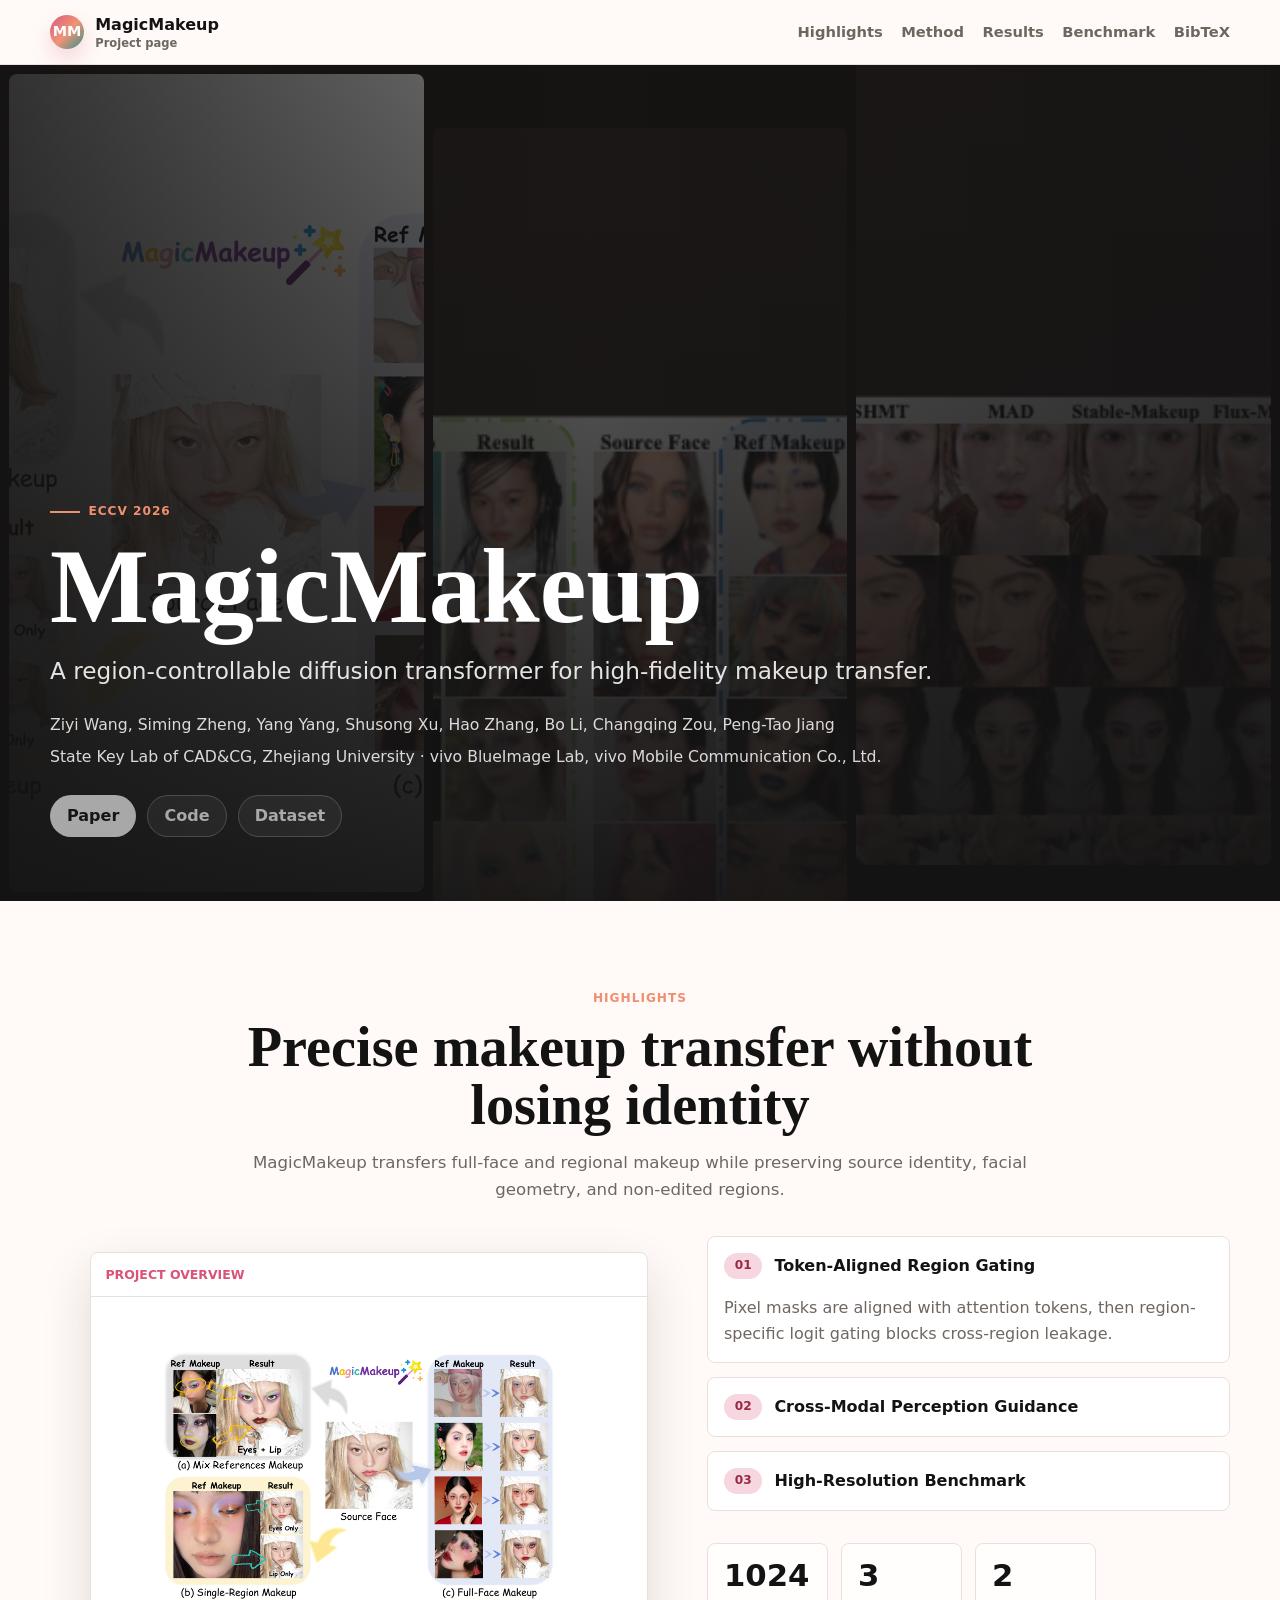
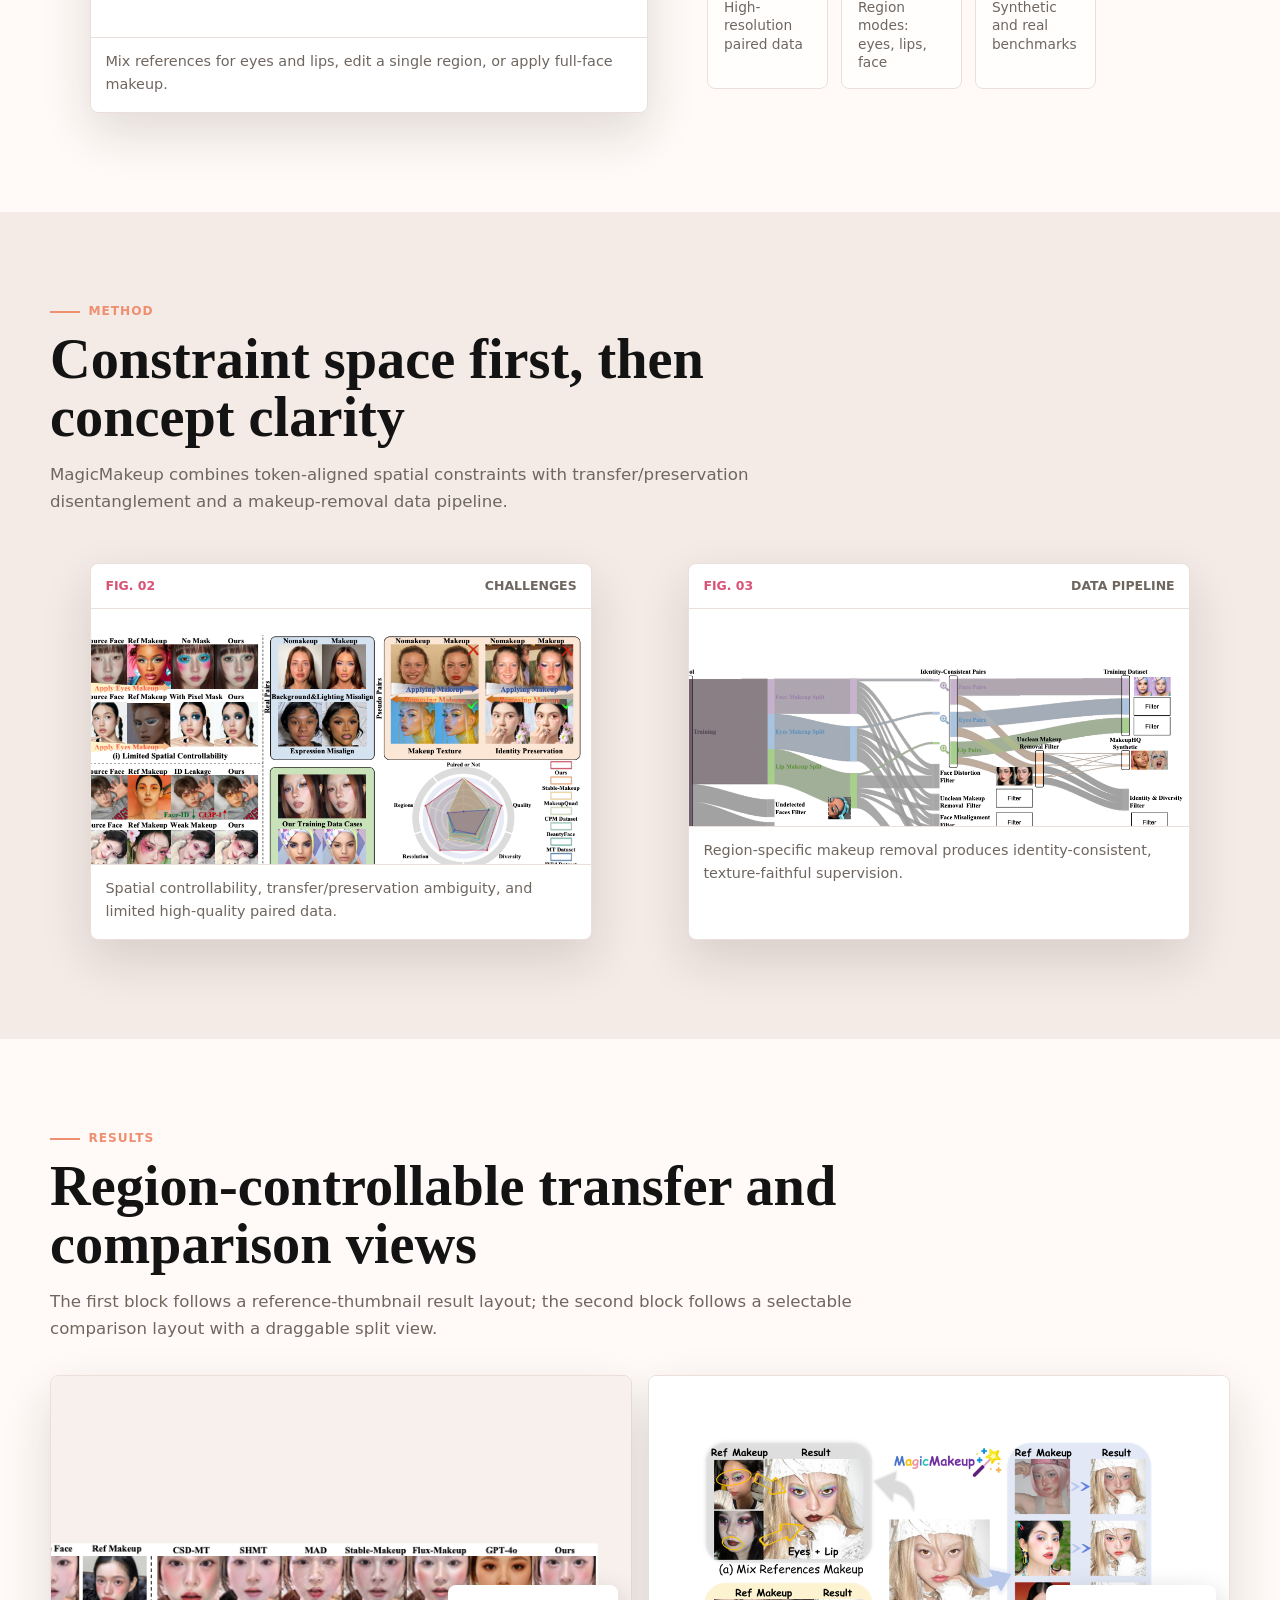
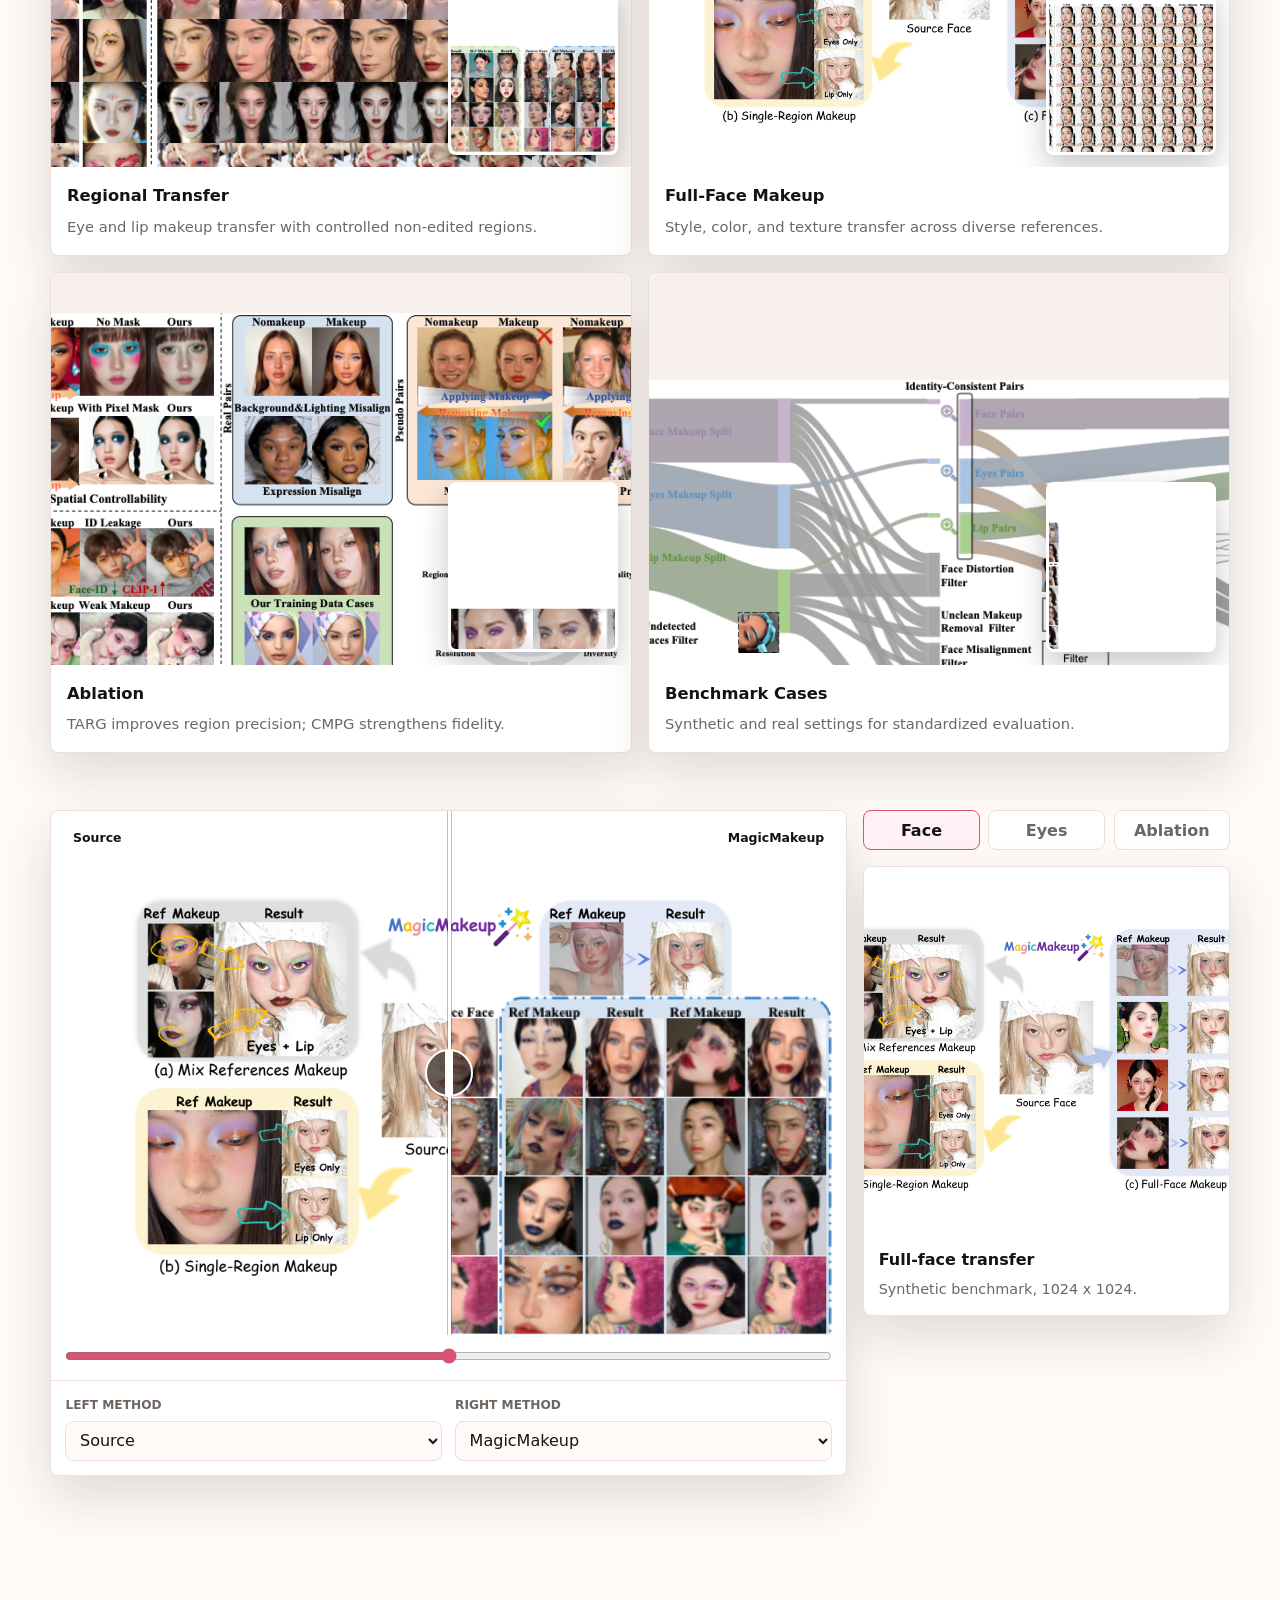
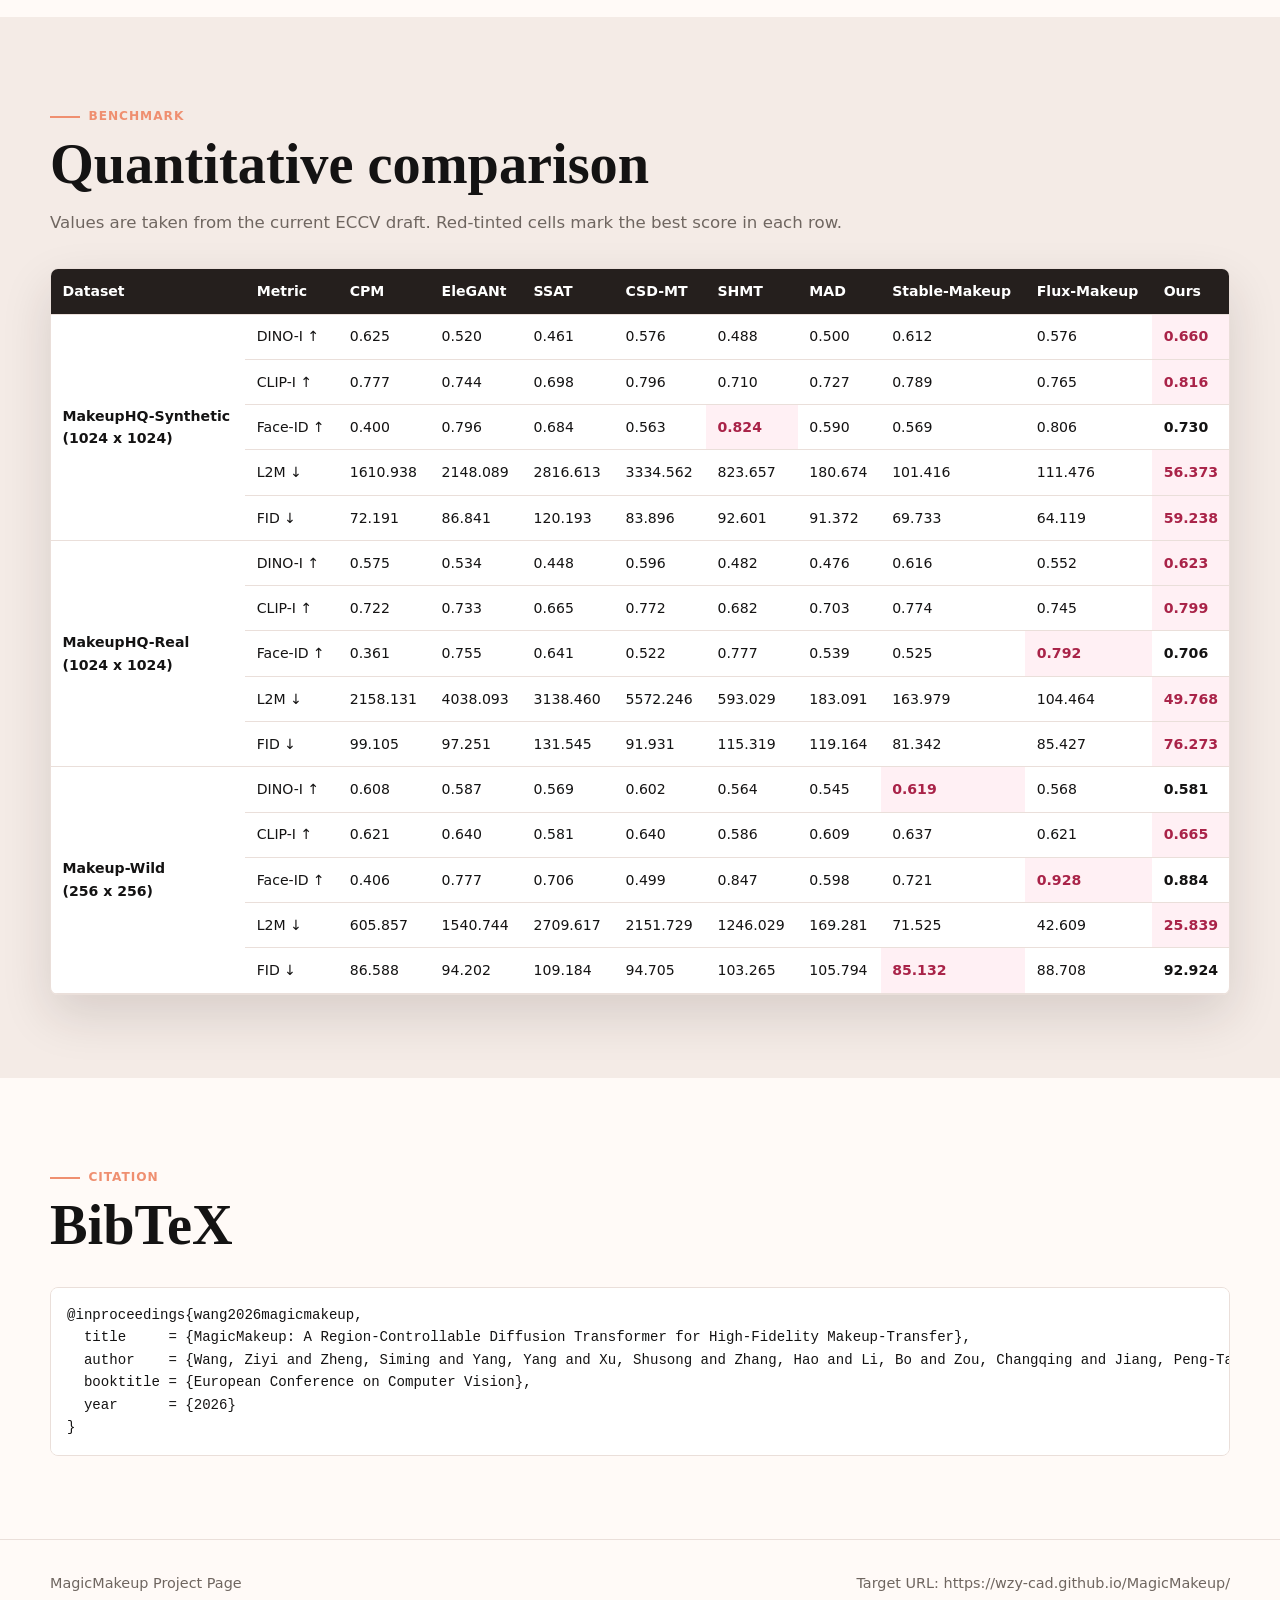
==== docs/index.html @ 90814a3b "Update index.html" ====
<!doctype html>
<html lang="en">
<head>
  <meta charset="utf-8">
  <meta name="viewport" content="width=device-width, initial-scale=1">
  <title>MagicMakeup: Region-Controllable Diffusion Transformer</title>
  <meta name="description" content="Project page for MagicMakeup, a region-controllable diffusion transformer for high-fidelity makeup transfer.">
  <meta property="og:title" content="MagicMakeup">
  <meta property="og:description" content="Region-controllable, high-fidelity makeup transfer with diffusion transformers.">
  <meta property="og:image" content="assets/images/teaser.png">
  <link rel="stylesheet" href="assets/css/site.css">
</head>
<body>
  <a class="skip-link" href="#main">Skip to content</a>
  <div class="site-shell">
    <header class="topbar">
      <div class="topbar__inner">
        <a class="brand" href="./" aria-label="MagicMakeup project page home">
          <span class="brand__mark">MM</span>
          <span>MagicMakeup<span class="brand__sub">Project page</span></span>
        </a>
        <nav class="nav" aria-label="Project navigation">
          <a href="#highlights">Highlights</a>
          <a href="#method">Method</a>
          <a href="#results">Results</a>
          <a href="#benchmark">Benchmark</a>
          <a href="#bibtex">BibTeX</a>
        </nav>
      </div>
    </header>

    <main id="main">
      <section class="hero">
        <div class="hero__media" aria-hidden="true">
          <figure><img src="assets/images/teaser.png" alt=""></figure>
          <figure><img src="assets/images/region-transfer.png" alt=""></figure>
          <figure><img src="assets/images/comparison.png" alt=""></figure>
        </div>
        <div class="hero__veil"></div>
        <div class="hero__content">
          <span class="eyebrow">ECCV 2026</span>
          <h1>MagicMakeup</h1>
          <p class="hero__lead">A region-controllable diffusion transformer for high-fidelity makeup transfer.</p>
          <div class="hero__meta">
            <span>Ziyi Wang, Siming Zheng, Yang Yang, Shusong Xu, Hao Zhang, Bo Li, Changqing Zou, Peng-Tao Jiang</span>
            <span>State Key Lab of CAD&CG, Zhejiang University · vivo BlueImage Lab, vivo Mobile Communication Co., Ltd.</span>
          </div>
          <div class="hero__actions">
            <a class="btn btn--light btn--disabled" href="#" aria-disabled="true">Paper</a>
            <a class="btn btn--ghost btn--disabled" href="#" aria-disabled="true">Code</a>
            <a class="btn btn--ghost btn--disabled" href="#" aria-disabled="true">Dataset</a>
          </div>
        </div>
      </section>

      <section id="highlights" class="section">
        <div class="container">
          <div class="section-head section-head--center">
            <span class="eyebrow">Highlights</span>
            <h2 class="section-title">Precise makeup transfer without losing identity</h2>
            <p class="section-sub">MagicMakeup transfers full-face and regional makeup while preserving source identity, facial geometry, and non-edited regions.</p>
          </div>

          <div class="split">
            <figure class="figure-plate">
              <div class="figure-plate__bar"><span>Project Overview</span></div>
              <img src="assets/images/teaser.png" alt="MagicMakeup overview">
              <figcaption>Mix references for eyes and lips, edit a single region, or apply full-face makeup.</figcaption>
            </figure>

            <div>
              <div class="accordion">
                <details open>
                  <summary><span class="chip">01</span><span>Token-Aligned Region Gating</span></summary>
                  <p>Pixel masks are aligned with attention tokens, then region-specific logit gating blocks cross-region leakage.</p>
                </details>
                <details>
                  <summary><span class="chip">02</span><span>Cross-Modal Perception Guidance</span></summary>
                  <p>Text and image features are aligned to clarify which attributes should be transferred and which identity cues should be preserved.</p>
                </details>
                <details>
                  <summary><span class="chip">03</span><span>High-Resolution Benchmark</span></summary>
                  <p>The benchmark covers synthetic and real 1024 x 1024 makeup-transfer settings with region-level evaluation.</p>
                </details>
              </div>

              <div class="kpi-strip">
                <div class="kpi"><strong>1024</strong><span>High-resolution paired data</span></div>
                <div class="kpi"><strong>3</strong><span>Region modes: eyes, lips, face</span></div>
                <div class="kpi"><strong>2</strong><span>Synthetic and real benchmarks</span></div>
              </div>
            </div>
          </div>
        </div>
      </section>

      <section id="method" class="section section--soft">
        <div class="container">
          <div class="section-head">
            <span class="eyebrow">Method</span>
            <h2 class="section-title">Constraint space first, then concept clarity</h2>
            <p class="section-sub">MagicMakeup combines token-aligned spatial constraints with transfer/preservation disentanglement and a makeup-removal data pipeline.</p>
          </div>

          <div class="grid grid--2">
            <figure class="figure-plate">
              <div class="figure-plate__bar"><span>FIG. 02</span><span>Challenges</span></div>
              <img src="assets/images/challenges.png" alt="Three challenges in makeup transfer">
              <figcaption>Spatial controllability, transfer/preservation ambiguity, and limited high-quality paired data.</figcaption>
            </figure>
            <figure class="figure-plate">
              <div class="figure-plate__bar"><span>FIG. 03</span><span>Data Pipeline</span></div>
              <img src="assets/images/data-pipeline.png" alt="MagicMakeup data pipeline">
              <figcaption>Region-specific makeup removal produces identity-consistent, texture-faithful supervision.</figcaption>
            </figure>
          </div>
        </div>
      </section>

      <section id="results" class="section">
        <div class="container">
          <div class="section-head">
            <span class="eyebrow">Results</span>
            <h2 class="section-title">Region-controllable transfer and comparison views</h2>
            <p class="section-sub">The first block follows a reference-thumbnail result layout; the second block follows a selectable comparison layout with a draggable split view.</p>
          </div>

          <div class="result-gallery">
            <article class="composition-card" data-swap-card>
              <div class="composition-card__stage">
                <img data-swap-main src="assets/images/comparison.png" alt="Qualitative comparison">
                <button class="composition-card__thumb" type="button" data-swap-trigger data-hover-src="assets/images/region-transfer.png" aria-label="Show region-transfer result">
                  <img src="assets/images/region-transfer.png" alt="Region-transfer reference">
                </button>
              </div>
              <div class="composition-card__body">
                <h3>Regional Transfer</h3>
                <p>Eye and lip makeup transfer with controlled non-edited regions.</p>
              </div>
            </article>

            <article class="composition-card" data-swap-card>
              <div class="composition-card__stage">
                <img data-swap-main src="assets/images/teaser.png" alt="MagicMakeup teaser">
                <button class="composition-card__thumb" type="button" data-swap-trigger data-hover-src="assets/images/full-face-transfer.png" aria-label="Show full-face result">
                  <img src="assets/images/full-face-transfer.png" alt="Full-face reference">
                </button>
              </div>
              <div class="composition-card__body">
                <h3>Full-Face Makeup</h3>
                <p>Style, color, and texture transfer across diverse references.</p>
              </div>
            </article>

            <article class="composition-card" data-swap-card>
              <div class="composition-card__stage">
                <img data-swap-main src="assets/images/challenges.png" alt="Challenge visualization">
                <button class="composition-card__thumb" type="button" data-swap-trigger data-hover-src="assets/images/ablation.png" aria-label="Show ablation result">
                  <img src="assets/images/ablation.png" alt="Ablation reference">
                </button>
              </div>
              <div class="composition-card__body">
                <h3>Ablation</h3>
                <p>TARG improves region precision; CMPG strengthens fidelity.</p>
              </div>
            </article>

            <article class="composition-card" data-swap-card>
              <div class="composition-card__stage">
                <img data-swap-main src="assets/images/data-pipeline.png" alt="Data pipeline">
                <button class="composition-card__thumb" type="button" data-swap-trigger data-hover-src="assets/images/supp-comparison.png" aria-label="Show supplementary comparison">
                  <img src="assets/images/supp-comparison.png" alt="Supplementary reference">
                </button>
              </div>
              <div class="composition-card__body">
                <h3>Benchmark Cases</h3>
                <p>Synthetic and real settings for standardized evaluation.</p>
              </div>
            </article>
          </div>

          <div class="section section--tight">
            <div class="comparison-lab" data-comparison-lab>
              <div class="compare-stage">
                <div class="compare-viewer" data-compare-viewer>
                  <img data-before-img src="assets/images/comparison.png" alt="Left comparison">
                  <img class="compare-viewer__after" data-after-img src="assets/images/region-transfer.png" alt="Right comparison">
                  <div class="compare-viewer__line" aria-hidden="true"></div>
                  <div class="compare-labels"><span data-before-label>Source</span><span data-after-label>MagicMakeup</span></div>
                </div>
                <input class="compare-range" data-compare-range type="range" min="0" max="100" value="50" aria-label="Comparison split">
                <div class="control-grid">
                  <div class="field">
                    <label for="left-method">Left Method</label>
                    <select id="left-method" data-left-method>
                      <option value="source">Source</option>
                      <option value="shmt">SHMT</option>
                      <option value="mad">MAD</option>
                      <option value="stable">Stable-Makeup</option>
                      <option value="flux">Flux-Makeup</option>
                      <option value="ours">MagicMakeup</option>
                    </select>
                  </div>
                  <div class="field">
                    <label for="right-method">Right Method</label>
                    <select id="right-method" data-right-method>
                      <option value="ours">MagicMakeup</option>
                      <option value="source">Source</option>
                      <option value="shmt">SHMT</option>
                      <option value="mad">MAD</option>
                      <option value="stable">Stable-Makeup</option>
                      <option value="flux">Flux-Makeup</option>
                    </select>
                  </div>
                </div>
              </div>

              <aside class="reference-panel">
                <div class="scene-tabs" role="tablist" aria-label="Comparison scene">
                  <button class="scene-tab is-active" type="button" role="tab" aria-selected="true" data-scene-tab="sceneA">Face</button>
                  <button class="scene-tab" type="button" role="tab" aria-selected="false" data-scene-tab="sceneB">Eyes</button>
                  <button class="scene-tab" type="button" role="tab" aria-selected="false" data-scene-tab="sceneC">Ablation</button>
                </div>
                <div class="reference-card">
                  <img data-reference-img src="assets/images/teaser.png" alt="Reference image">
                  <div class="reference-card__body">
                    <h3 data-reference-title>Full-face transfer</h3>
                    <p data-reference-note>Synthetic benchmark, 1024 x 1024.</p>
                  </div>
                </div>
              </aside>
            </div>
          </div>
        </div>
      </section>

      <section id="benchmark" class="section section--soft">
        <div class="container">
          <div class="section-head">
            <span class="eyebrow">Benchmark</span>
            <h2 class="section-title">Quantitative comparison</h2>
            <p class="section-sub">Values are taken from the current ECCV draft. Red-tinted cells mark the best score in each row.</p>
          </div>
          <div class="table-wrap">
            <table class="results-table">
              <thead>
                <tr>
                  <th>Dataset</th>
                  <th>Metric</th>
                  <th>CPM</th>
                  <th>EleGANt</th>
                  <th>SSAT</th>
                  <th>CSD-MT</th>
                  <th>SHMT</th>
                  <th>MAD</th>
                  <th>Stable-Makeup</th>
                  <th>Flux-Makeup</th>
                  <th>Ours</th>
                </tr>
              </thead>
              <tbody>
                <tr><th rowspan="5">MakeupHQ-Synthetic<br>(1024 x 1024)</th><td>DINO-I ↑</td><td>0.625</td><td>0.520</td><td>0.461</td><td>0.576</td><td>0.488</td><td>0.500</td><td>0.612</td><td>0.576</td><td class="ours best">0.660</td></tr>
                <tr><td>CLIP-I ↑</td><td>0.777</td><td>0.744</td><td>0.698</td><td>0.796</td><td>0.710</td><td>0.727</td><td>0.789</td><td>0.765</td><td class="ours best">0.816</td></tr>
                <tr><td>Face-ID ↑</td><td>0.400</td><td>0.796</td><td>0.684</td><td>0.563</td><td class="best">0.824</td><td>0.590</td><td>0.569</td><td>0.806</td><td class="ours">0.730</td></tr>
                <tr><td>L2M ↓</td><td>1610.938</td><td>2148.089</td><td>2816.613</td><td>3334.562</td><td>823.657</td><td>180.674</td><td>101.416</td><td>111.476</td><td class="ours best">56.373</td></tr>
                <tr><td>FID ↓</td><td>72.191</td><td>86.841</td><td>120.193</td><td>83.896</td><td>92.601</td><td>91.372</td><td>69.733</td><td>64.119</td><td class="ours best">59.238</td></tr>
                <tr><th rowspan="5">MakeupHQ-Real<br>(1024 x 1024)</th><td>DINO-I ↑</td><td>0.575</td><td>0.534</td><td>0.448</td><td>0.596</td><td>0.482</td><td>0.476</td><td>0.616</td><td>0.552</td><td class="ours best">0.623</td></tr>
                <tr><td>CLIP-I ↑</td><td>0.722</td><td>0.733</td><td>0.665</td><td>0.772</td><td>0.682</td><td>0.703</td><td>0.774</td><td>0.745</td><td class="ours best">0.799</td></tr>
                <tr><td>Face-ID ↑</td><td>0.361</td><td>0.755</td><td>0.641</td><td>0.522</td><td>0.777</td><td>0.539</td><td>0.525</td><td class="best">0.792</td><td class="ours">0.706</td></tr>
                <tr><td>L2M ↓</td><td>2158.131</td><td>4038.093</td><td>3138.460</td><td>5572.246</td><td>593.029</td><td>183.091</td><td>163.979</td><td>104.464</td><td class="ours best">49.768</td></tr>
                <tr><td>FID ↓</td><td>99.105</td><td>97.251</td><td>131.545</td><td>91.931</td><td>115.319</td><td>119.164</td><td>81.342</td><td>85.427</td><td class="ours best">76.273</td></tr>
                <tr><th rowspan="5">Makeup-Wild<br>(256 x 256)</th><td>DINO-I ↑</td><td>0.608</td><td>0.587</td><td>0.569</td><td>0.602</td><td>0.564</td><td>0.545</td><td class="best">0.619</td><td>0.568</td><td class="ours">0.581</td></tr>
                <tr><td>CLIP-I ↑</td><td>0.621</td><td>0.640</td><td>0.581</td><td>0.640</td><td>0.586</td><td>0.609</td><td>0.637</td><td>0.621</td><td class="ours best">0.665</td></tr>
                <tr><td>Face-ID ↑</td><td>0.406</td><td>0.777</td><td>0.706</td><td>0.499</td><td>0.847</td><td>0.598</td><td>0.721</td><td class="best">0.928</td><td class="ours">0.884</td></tr>
                <tr><td>L2M ↓</td><td>605.857</td><td>1540.744</td><td>2709.617</td><td>2151.729</td><td>1246.029</td><td>169.281</td><td>71.525</td><td>42.609</td><td class="ours best">25.839</td></tr>
                <tr><td>FID ↓</td><td>86.588</td><td>94.202</td><td>109.184</td><td>94.705</td><td>103.265</td><td>105.794</td><td class="best">85.132</td><td>88.708</td><td class="ours">92.924</td></tr>
              </tbody>
            </table>
          </div>
        </div>
      </section>

      <section id="bibtex" class="section">
        <div class="container">
          <div class="section-head">
            <span class="eyebrow">Citation</span>
            <h2 class="section-title">BibTeX</h2>
          </div>
          <pre class="bibtex"><code>@inproceedings{wang2026magicmakeup,
  title     = {MagicMakeup: A Region-Controllable Diffusion Transformer for High-Fidelity Makeup-Transfer},
  author    = {Wang, Ziyi and Zheng, Siming and Yang, Yang and Xu, Shusong and Zhang, Hao and Li, Bo and Zou, Changqing and Jiang, Peng-Tao},
  booktitle = {European Conference on Computer Vision},
  year      = {2026}
}</code></pre>
        </div>
      </section>
    </main>

    <footer class="footer">
      <div class="container">
        <span>MagicMakeup Project Page</span>
        <span>Target URL: https://wzy-cad.github.io/MagicMakeup/</span>
      </div>
    </footer>
  </div>

  <script src="assets/js/site.js"></script>
</body>
</html>
---- docs/assets/css/site.css ----
:root {
  color-scheme: light;
  --ink: #141313;
  --ink-soft: #2b2828;
  --paper: #fffaf7;
  --panel: #ffffff;
  --line: #eadfda;
  --muted: #6f6660;
  --rose: #d85376;
  --coral: #ef8f70;
  --teal: #278b83;
  --gold: #d0a12b;
  --violet: #7661b7;
  --shadow: 0 20px 50px rgba(44, 31, 25, 0.14);
  --radius: 8px;
  --max: 1180px;
}

* {
  box-sizing: border-box;
}

html {
  scroll-behavior: smooth;
}

body {
  margin: 0;
  background: var(--paper);
  color: var(--ink);
  font-family: Inter, ui-sans-serif, system-ui, -apple-system, BlinkMacSystemFont, "Segoe UI", sans-serif;
  line-height: 1.6;
  letter-spacing: 0;
}

img {
  display: block;
  max-width: 100%;
}

a {
  color: inherit;
  text-decoration: none;
}

button,
input,
select {
  font: inherit;
}

.skip-link {
  position: absolute;
  left: 1rem;
  top: -4rem;
  z-index: 100;
  padding: 0.65rem 0.9rem;
  background: var(--ink);
  color: white;
  border-radius: var(--radius);
}

.skip-link:focus {
  top: 1rem;
}

.site-shell {
  min-height: 100vh;
}

.topbar {
  position: sticky;
  top: 0;
  z-index: 50;
  background: rgba(255, 250, 247, 0.9);
  border-bottom: 1px solid rgba(234, 223, 218, 0.88);
  backdrop-filter: blur(16px);
}

.topbar__inner {
  width: min(var(--max), calc(100% - 2rem));
  height: 64px;
  margin: 0 auto;
  display: flex;
  align-items: center;
  justify-content: space-between;
  gap: 1rem;
}

.brand {
  display: inline-flex;
  align-items: center;
  gap: 0.7rem;
  font-weight: 800;
  letter-spacing: 0;
}

.brand__mark {
  width: 34px;
  height: 34px;
  display: grid;
  place-items: center;
  border-radius: 50%;
  background:
    linear-gradient(135deg, rgba(216, 83, 118, 0.95), rgba(239, 143, 112, 0.95) 52%, rgba(39, 139, 131, 0.95));
  color: white;
  font-size: 0.9rem;
  box-shadow: 0 10px 20px rgba(216, 83, 118, 0.22);
}

.brand__sub {
  display: block;
  margin-top: -0.2rem;
  color: var(--muted);
  font-size: 0.72rem;
  font-weight: 650;
}

.nav {
  display: flex;
  align-items: center;
  gap: 1.15rem;
  color: var(--muted);
  font-size: 0.92rem;
  font-weight: 650;
}

.nav a {
  position: relative;
  padding: 0.3rem 0;
}

.nav a::after {
  content: "";
  position: absolute;
  left: 0;
  right: 0;
  bottom: 0;
  height: 2px;
  background: var(--rose);
  transform: scaleX(0);
  transform-origin: left;
  transition: transform 180ms ease;
}

.nav a:hover::after,
.nav a:focus-visible::after {
  transform: scaleX(1);
}

.hero {
  position: relative;
  min-height: calc(100vh - 64px);
  display: grid;
  align-items: end;
  overflow: hidden;
  background: #171312;
  color: white;
}

.hero--compact {
  min-height: 78vh;
}

.hero__media {
  position: absolute;
  inset: 0;
  display: grid;
  grid-template-columns: repeat(3, 1fr);
  gap: 0.55rem;
  padding: 0.55rem;
  opacity: 0.74;
}

.hero__media figure {
  margin: 0;
  min-height: 240px;
  overflow: hidden;
  border-radius: var(--radius);
  background: #261f1d;
}

.hero__media img {
  width: 100%;
  height: 100%;
  object-fit: cover;
  filter: saturate(0.94) contrast(1.03);
}

.hero__media figure:nth-child(2) {
  transform: translateY(6vh);
}

.hero__media figure:nth-child(3) {
  transform: translateY(-3vh);
}

.hero__veil {
  position: absolute;
  inset: 0;
  background:
    linear-gradient(180deg, rgba(20, 19, 19, 0.38), rgba(20, 19, 19, 0.72) 58%, rgba(20, 19, 19, 0.94)),
    linear-gradient(90deg, rgba(20, 19, 19, 0.72), rgba(20, 19, 19, 0.12) 46%, rgba(20, 19, 19, 0.62));
}

.hero__content {
  position: relative;
  width: min(var(--max), calc(100% - 2rem));
  margin: 0 auto;
  padding: 8rem 0 4rem;
}

.eyebrow {
  display: inline-flex;
  align-items: center;
  gap: 0.5rem;
  color: var(--coral);
  font-size: 0.76rem;
  font-weight: 800;
  letter-spacing: 0.08em;
  text-transform: uppercase;
}

.eyebrow::before {
  content: "";
  width: 1.9rem;
  height: 2px;
  background: currentColor;
}

.hero h1 {
  max-width: 980px;
  margin: 1rem 0 1.1rem;
  font-family: Georgia, "Times New Roman", serif;
  font-size: clamp(3.15rem, 8.2vw, 7.9rem);
  line-height: 0.93;
  letter-spacing: 0;
}

.hero__lead {
  max-width: 900px;
  margin: 0;
  color: rgba(255, 255, 255, 0.88);
  font-size: clamp(1.05rem, 2vw, 1.45rem);
  line-height: 1.55;
}

.hero__meta {
  display: grid;
  gap: 0.45rem;
  max-width: 920px;
  margin-top: 1.45rem;
  color: rgba(255, 255, 255, 0.84);
  font-size: 0.98rem;
}

.hero__actions,
.button-row {
  display: flex;
  flex-wrap: wrap;
  align-items: center;
  gap: 0.7rem;
  margin-top: 1.6rem;
}

.btn {
  display: inline-flex;
  min-height: 42px;
  align-items: center;
  justify-content: center;
  gap: 0.45rem;
  border: 1px solid rgba(20, 19, 19, 0.16);
  border-radius: 999px;
  padding: 0.55rem 1rem;
  background: var(--ink);
  color: white;
  font-weight: 760;
  line-height: 1.1;
  transition: transform 160ms ease, background 160ms ease, border-color 160ms ease;
}

.btn:hover,
.btn:focus-visible {
  transform: translateY(-1px);
  background: #2b2522;
}

.btn--light {
  background: white;
  color: var(--ink);
  border-color: rgba(255, 255, 255, 0.35);
}

.btn--light:hover,
.btn--light:focus-visible {
  background: #fff4ef;
}

.btn--ghost {
  background: rgba(255, 255, 255, 0.08);
  border-color: rgba(255, 255, 255, 0.28);
  color: white;
}

.btn--disabled,
.btn[aria-disabled="true"] {
  cursor: not-allowed;
  opacity: 0.62;
  pointer-events: none;
}

.section {
  padding: 5.2rem 0;
}

.section--tight {
  padding: 3.6rem 0;
}

.section--ink {
  background: var(--ink);
  color: white;
}

.section--soft {
  background: #f4ebe6;
}

.container {
  width: min(var(--max), calc(100% - 2rem));
  margin: 0 auto;
}

.section-head {
  max-width: 820px;
  margin-bottom: 2rem;
}

.section-head--center {
  margin-inline: auto;
  text-align: center;
}

.section-head--center .eyebrow::before {
  display: none;
}

.section-title {
  margin: 0.6rem 0 0;
  font-family: Georgia, "Times New Roman", serif;
  font-size: clamp(2.05rem, 4.4vw, 4.2rem);
  line-height: 1.02;
  letter-spacing: 0;
}

.section-sub {
  margin: 1rem 0 0;
  color: var(--muted);
  font-size: 1.04rem;
}

.section--ink .section-sub,
.section--ink .muted {
  color: rgba(255, 255, 255, 0.72);
}

.accent {
  color: var(--rose);
}

.grid {
  display: grid;
  gap: 1rem;
}

.grid--2 {
  grid-template-columns: repeat(2, minmax(0, 1fr));
}

.grid--3 {
  grid-template-columns: repeat(3, minmax(0, 1fr));
}

.grid--4 {
  grid-template-columns: repeat(4, minmax(0, 1fr));
}

.panel {
  background: var(--panel);
  border: 1px solid var(--line);
  border-radius: var(--radius);
  box-shadow: var(--shadow);
}

.panel__body {
  padding: 1.15rem;
}

.project-card {
  display: grid;
  grid-template-columns: 1.04fr 0.96fr;
  gap: 0;
  overflow: hidden;
  min-height: 420px;
}

.project-card__media {
  min-height: 360px;
  background: #211c1a;
}

.project-card__media img {
  width: 100%;
  height: 100%;
  object-fit: cover;
}

.project-card__copy {
  display: flex;
  flex-direction: column;
  justify-content: center;
  padding: clamp(1.4rem, 4vw, 3.4rem);
}

.project-card h2 {
  margin: 0;
  font-family: Georgia, "Times New Roman", serif;
  font-size: clamp(2.2rem, 4.5vw, 4.6rem);
  line-height: 0.98;
}

.project-card p {
  margin: 1.1rem 0 0;
  color: var(--muted);
}

.kpi-strip {
  display: grid;
  grid-template-columns: repeat(4, minmax(0, 1fr));
  gap: 0.8rem;
  margin-top: 2rem;
}

.kpi {
  padding: 1rem;
  border: 1px solid var(--line);
  border-radius: var(--radius);
  background: rgba(255, 255, 255, 0.78);
}

.kpi strong {
  display: block;
  color: var(--ink);
  font-size: clamp(1.45rem, 2.4vw, 2.05rem);
  line-height: 1;
}

.kpi span {
  display: block;
  margin-top: 0.42rem;
  color: var(--muted);
  font-size: 0.86rem;
  line-height: 1.35;
}

.split {
  display: grid;
  grid-template-columns: minmax(0, 1fr) minmax(320px, 0.82fr);
  gap: 1.2rem;
  align-items: start;
}

.figure-plate {
  overflow: hidden;
  border: 1px solid var(--line);
  border-radius: var(--radius);
  background: white;
  box-shadow: var(--shadow);
}

.figure-plate__bar {
  display: flex;
  align-items: center;
  justify-content: space-between;
  gap: 1rem;
  padding: 0.75rem 0.9rem;
  border-bottom: 1px solid var(--line);
  color: var(--muted);
  font-size: 0.78rem;
  font-weight: 760;
  text-transform: uppercase;
}

.figure-plate__bar span:first-child {
  color: var(--rose);
}

.figure-plate img {
  display: block;
  width: 100%;
  height: auto;
  background: white;
}

.figure-plate figcaption {
  padding: 0.75rem 0.9rem 0.95rem;
  border-top: 1px solid var(--line);
  color: var(--muted);
  font-size: 0.9rem;
}

.accordion {
  display: grid;
  gap: 0.85rem;
}

.accordion details {
  border: 1px solid var(--line);
  border-radius: var(--radius);
  background: white;
  overflow: hidden;
}

.accordion summary {
  cursor: pointer;
  display: grid;
  grid-template-columns: auto 1fr;
  gap: 0.75rem;
  align-items: center;
  padding: 1rem;
  font-weight: 820;
  list-style: none;
}

.accordion summary::-webkit-details-marker {
  display: none;
}

.chip {
  display: inline-flex;
  align-items: center;
  justify-content: center;
  min-width: 2.4rem;
  padding: 0.22rem 0.55rem;
  border-radius: 999px;
  background: #f6d7df;
  color: #9c2847;
  font-size: 0.76rem;
  font-weight: 850;
}

.accordion p {
  margin: 0;
  padding: 0 1rem 1rem;
  color: var(--muted);
}

.result-gallery {
  display: grid;
  grid-template-columns: repeat(2, minmax(0, 1fr));
  gap: 1rem;
}

.composition-card {
  overflow: hidden;
  border: 1px solid var(--line);
  border-radius: var(--radius);
  background: white;
  box-shadow: var(--shadow);
}

.composition-card__stage {
  position: relative;
  aspect-ratio: 1.48 / 1;
  overflow: hidden;
  background: #f7f0ed;
}

.composition-card__stage > img {
  width: 100%;
  height: 100%;
  object-fit: cover;
  transition: opacity 180ms ease, transform 220ms ease;
}

.composition-card__thumb {
  position: absolute;
  right: 0.8rem;
  bottom: 0.8rem;
  width: min(36%, 170px);
  border: 3px solid white;
  border-radius: var(--radius);
  padding: 0;
  background: white;
  box-shadow: 0 12px 30px rgba(20, 19, 19, 0.24);
  cursor: pointer;
}

.composition-card__thumb img {
  width: 100%;
  aspect-ratio: 1 / 1;
  object-fit: cover;
  border-radius: 5px;
}

.composition-card__thumb:focus-visible {
  outline: 3px solid var(--teal);
  outline-offset: 3px;
}

.composition-card__body {
  padding: 1rem;
}

.composition-card__body h3 {
  margin: 0;
  font-size: 1.02rem;
}

.composition-card__body p {
  margin: 0.35rem 0 0;
  color: var(--muted);
  font-size: 0.92rem;
}

.comparison-lab {
  display: grid;
  grid-template-columns: minmax(0, 1fr) minmax(280px, 0.46fr);
  gap: 1rem;
  align-items: start;
}

.compare-stage {
  border: 1px solid var(--line);
  border-radius: var(--radius);
  background: white;
  box-shadow: var(--shadow);
  overflow: hidden;
}

.compare-viewer {
  --split: 50%;
  position: relative;
  aspect-ratio: 1.52 / 1;
  min-height: 360px;
  overflow: hidden;
  background: #f7f0ed;
}

.compare-viewer img {
  position: absolute;
  inset: 0;
  width: 100%;
  height: 100%;
  object-fit: cover;
}

.compare-viewer__after {
  clip-path: inset(0 0 0 var(--split));
}

.compare-viewer__line {
  position: absolute;
  top: 0;
  bottom: 0;
  left: var(--split);
  width: 3px;
  background: white;
  box-shadow: 0 0 0 1px rgba(20, 19, 19, 0.28);
  transform: translateX(-1px);
}

.compare-viewer__line::after {
  content: "";
  position: absolute;
  left: 50%;
  top: 50%;
  width: 44px;
  height: 44px;
  border: 2px solid white;
  border-radius: 50%;
  background:
    linear-gradient(90deg, transparent 42%, white 42% 58%, transparent 58%),
    rgba(20, 19, 19, 0.62);
  transform: translate(-50%, -50%);
}

.compare-labels {
  position: absolute;
  left: 0.8rem;
  right: 0.8rem;
  top: 0.8rem;
  display: flex;
  justify-content: space-between;
  pointer-events: none;
}

.compare-labels span {
  max-width: 44%;
  border-radius: 999px;
  padding: 0.25rem 0.58rem;
  background: rgba(255, 255, 255, 0.9);
  color: var(--ink);
  font-size: 0.78rem;
  font-weight: 820;
  white-space: nowrap;
  overflow: hidden;
  text-overflow: ellipsis;
}

.compare-range {
  width: calc(100% - 1.8rem);
  margin: 0.85rem 0.9rem 1rem;
  accent-color: var(--rose);
}

.control-grid {
  display: grid;
  grid-template-columns: repeat(2, minmax(0, 1fr));
  gap: 0.8rem;
  padding: 0.9rem;
  border-top: 1px solid var(--line);
}

.field {
  display: grid;
  gap: 0.35rem;
}

.field label {
  color: var(--muted);
  font-size: 0.76rem;
  font-weight: 820;
  text-transform: uppercase;
}

.field select {
  min-height: 40px;
  width: 100%;
  border: 1px solid var(--line);
  border-radius: var(--radius);
  padding: 0.45rem 0.6rem;
  background: #fffaf7;
  color: var(--ink);
}

.reference-panel {
  display: grid;
  gap: 1rem;
}

.reference-card {
  overflow: hidden;
  border: 1px solid var(--line);
  border-radius: var(--radius);
  background: white;
  box-shadow: var(--shadow);
}

.reference-card img {
  width: 100%;
  aspect-ratio: 1 / 1;
  object-fit: cover;
}

.reference-card__body {
  padding: 0.9rem;
}

.reference-card__body h3 {
  margin: 0;
  font-size: 1rem;
}

.reference-card__body p {
  margin: 0.35rem 0 0;
  color: var(--muted);
  font-size: 0.9rem;
}

.scene-tabs {
  display: grid;
  grid-template-columns: repeat(3, minmax(0, 1fr));
  gap: 0.55rem;
}

.scene-tab {
  min-height: 40px;
  border: 1px solid var(--line);
  border-radius: var(--radius);
  background: white;
  color: var(--muted);
  cursor: pointer;
  font-weight: 780;
}

.scene-tab.is-active {
  border-color: var(--rose);
  background: #fff1f4;
  color: var(--ink);
}

.table-wrap {
  overflow-x: auto;
  border: 1px solid var(--line);
  border-radius: var(--radius);
  background: white;
  box-shadow: var(--shadow);
}

.results-table {
  width: 100%;
  min-width: 1180px;
  border-collapse: collapse;
  font-size: 0.88rem;
}

.results-table th,
.results-table td {
  padding: 0.68rem 0.72rem;
  border-bottom: 1px solid var(--line);
  text-align: left;
  white-space: nowrap;
}

.results-table thead th {
  background: #251f1d;
  color: white;
}

.results-table tbody th {
  color: var(--ink);
  vertical-align: middle;
}

.results-table .best {
  background: #fff0f4;
  color: #a92348;
  font-weight: 850;
}

.results-table .ours {
  font-weight: 820;
}

.bibtex {
  overflow-x: auto;
  margin: 0;
  padding: 1rem;
  border: 1px solid var(--line);
  border-radius: var(--radius);
  background: #fff;
  color: var(--ink);
  font-size: 0.88rem;
}

.footer {
  padding: 2rem 0;
  border-top: 1px solid var(--line);
  color: var(--muted);
  font-size: 0.9rem;
}

.footer .container {
  display: flex;
  justify-content: space-between;
  gap: 1rem;
}

@media (max-width: 960px) {
  .nav {
    display: none;
  }

  .hero__media {
    grid-template-columns: 1fr;
    opacity: 0.55;
  }

  .hero__media figure:nth-child(n + 2) {
    display: none;
  }

  .project-card,
  .split,
  .comparison-lab {
    grid-template-columns: 1fr;
  }

  .grid--3,
  .grid--4,
  .kpi-strip,
  .result-gallery {
    grid-template-columns: repeat(2, minmax(0, 1fr));
  }
}

@media (max-width: 640px) {
  .topbar__inner {
    width: min(var(--max), calc(100% - 1rem));
  }

  .hero__content,
  .container {
    width: min(var(--max), calc(100% - 1rem));
  }

  .hero {
    min-height: 680px;
  }

  .hero h1 {
    font-size: clamp(2.75rem, 16vw, 4.4rem);
  }

  .grid--2,
  .grid--3,
  .grid--4,
  .kpi-strip,
  .result-gallery,
  .control-grid,
  .scene-tabs {
    grid-template-columns: 1fr;
  }

  .compare-viewer {
    min-height: 260px;
  }

  .section {
    padding: 3.8rem 0;
  }

  .footer .container {
    display: block;
  }
}
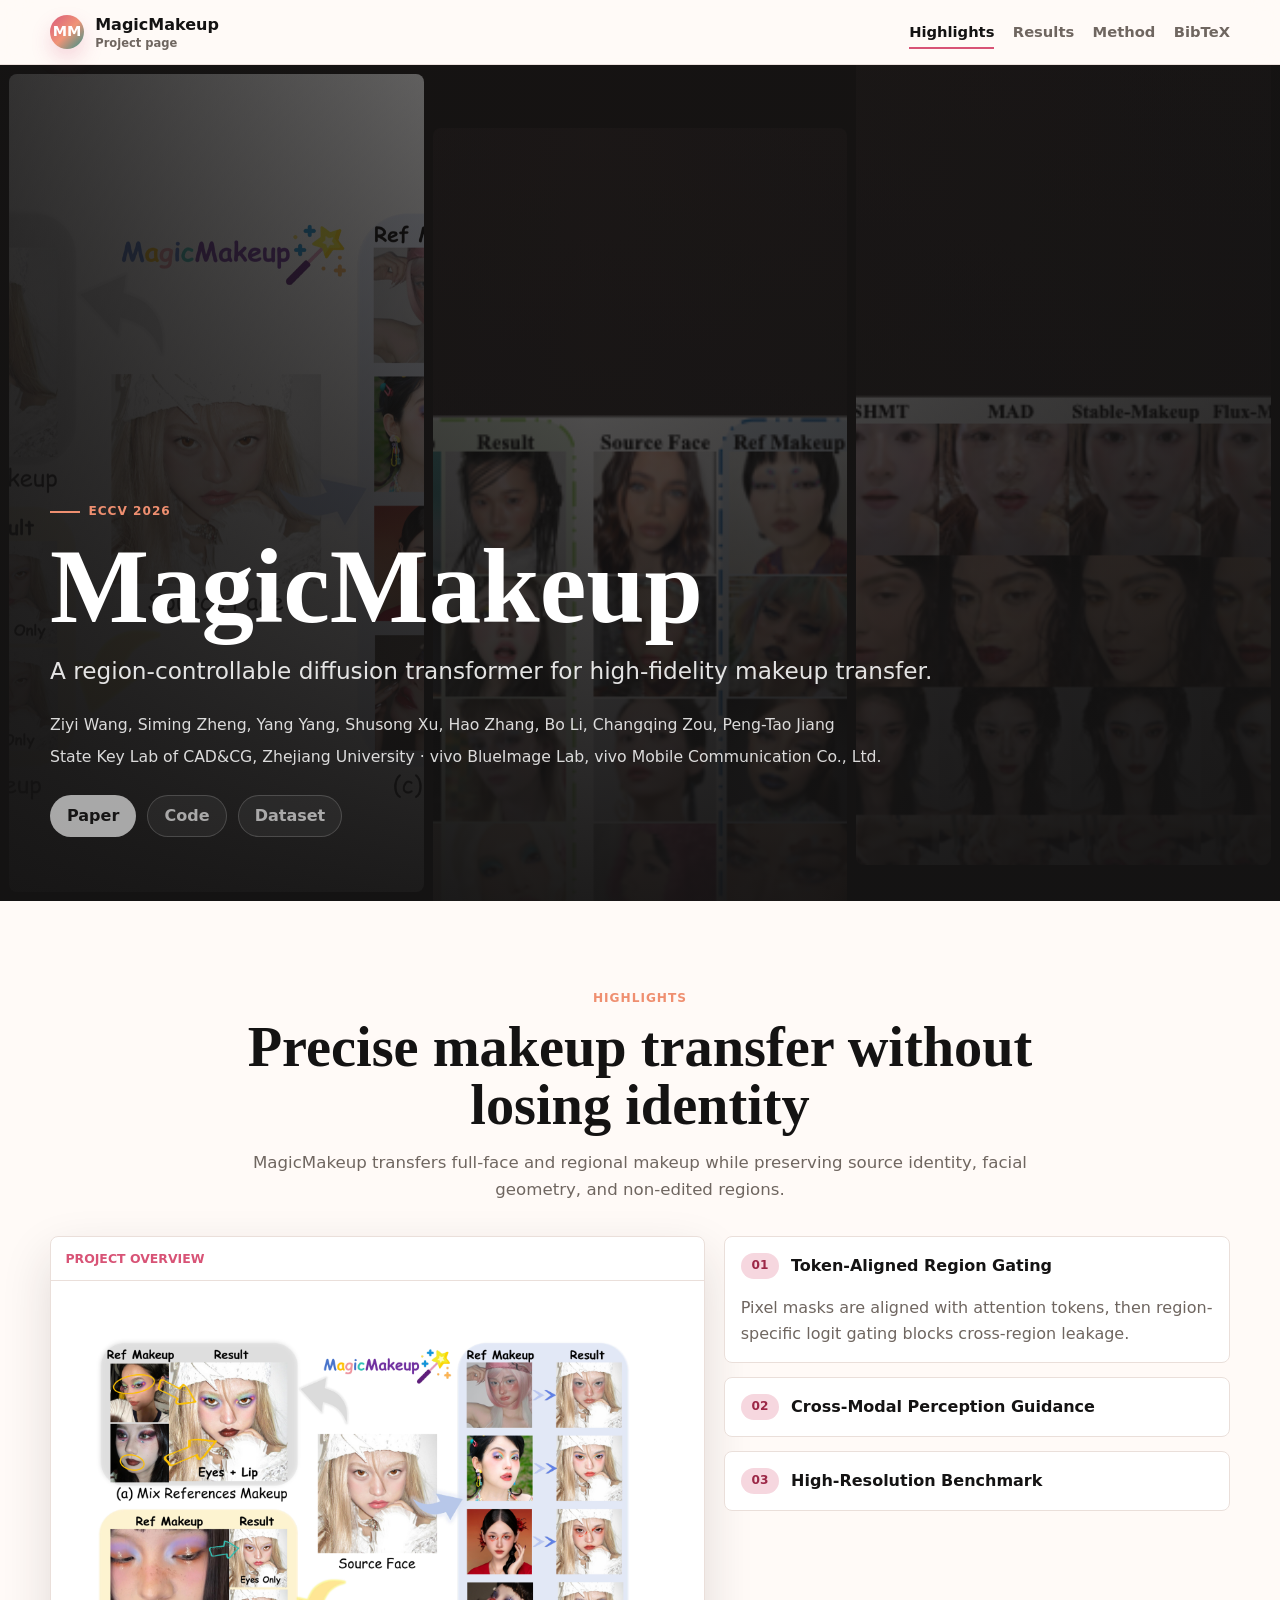
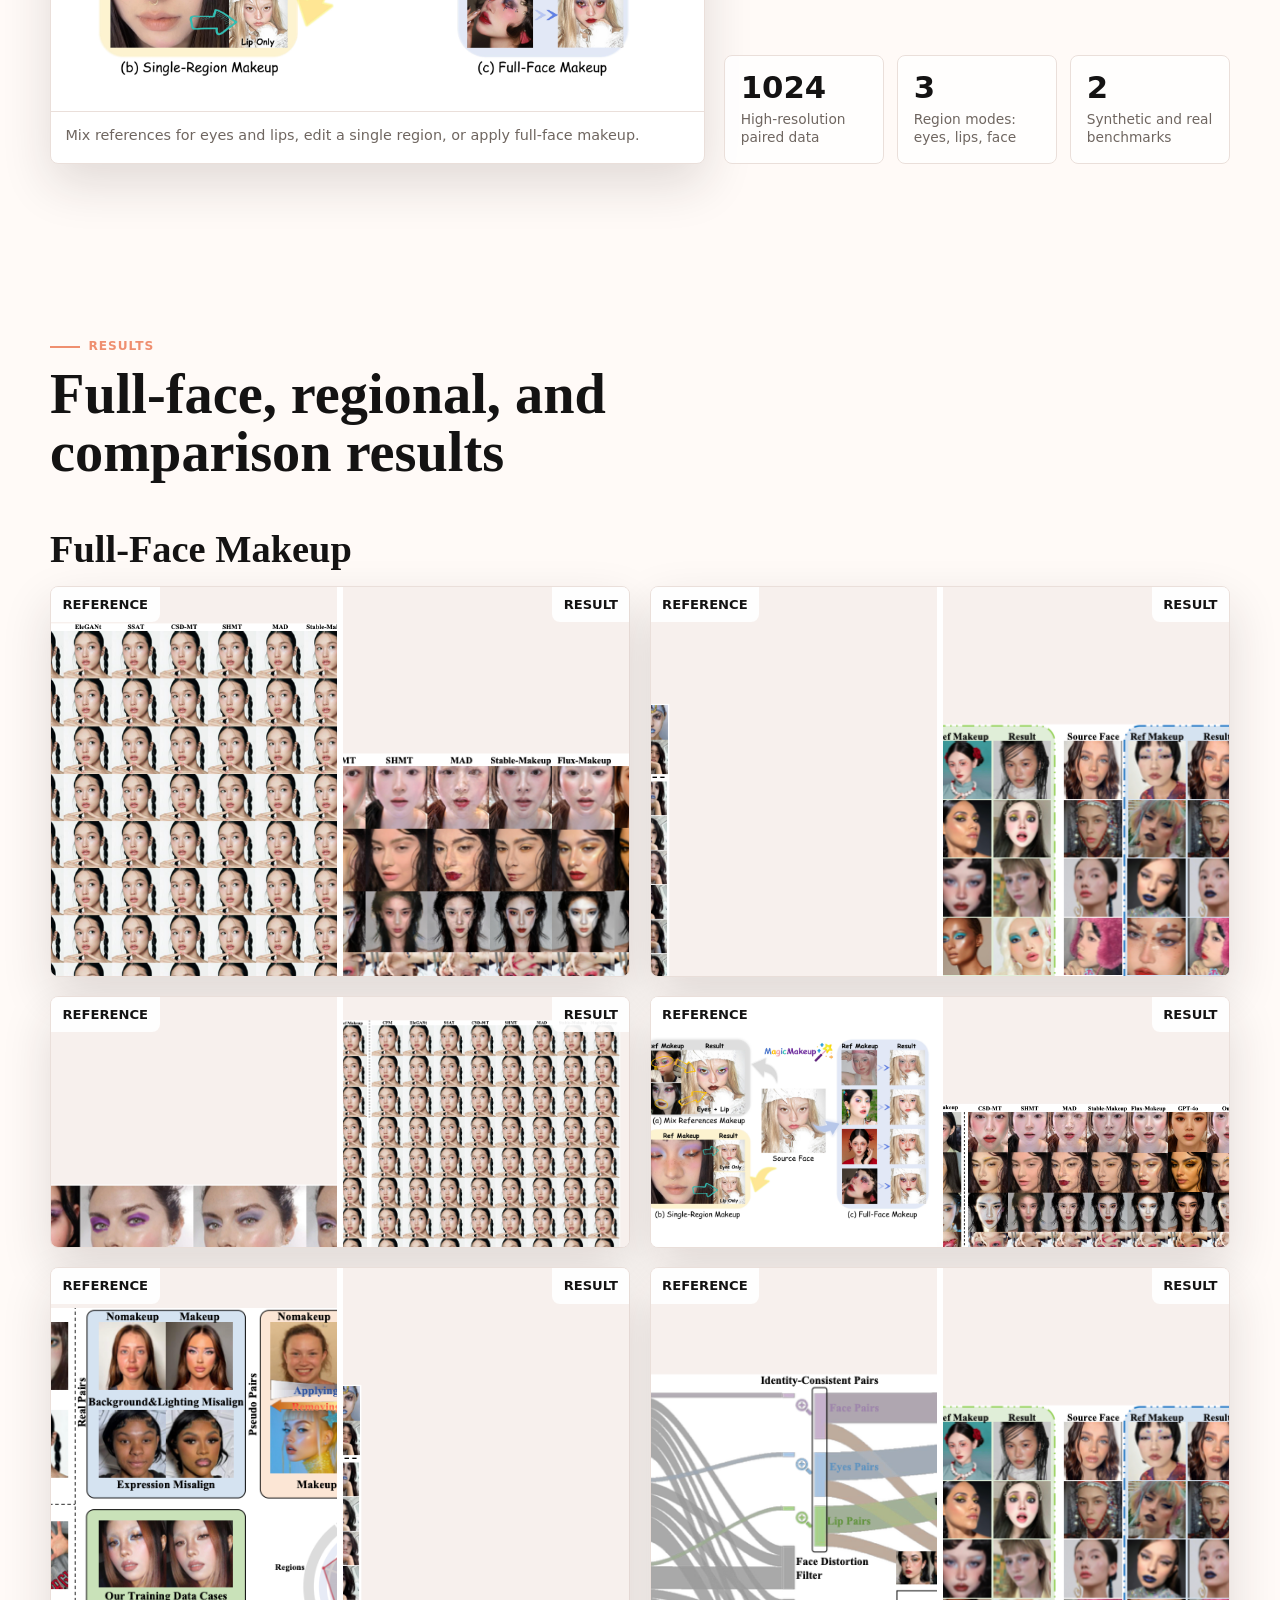
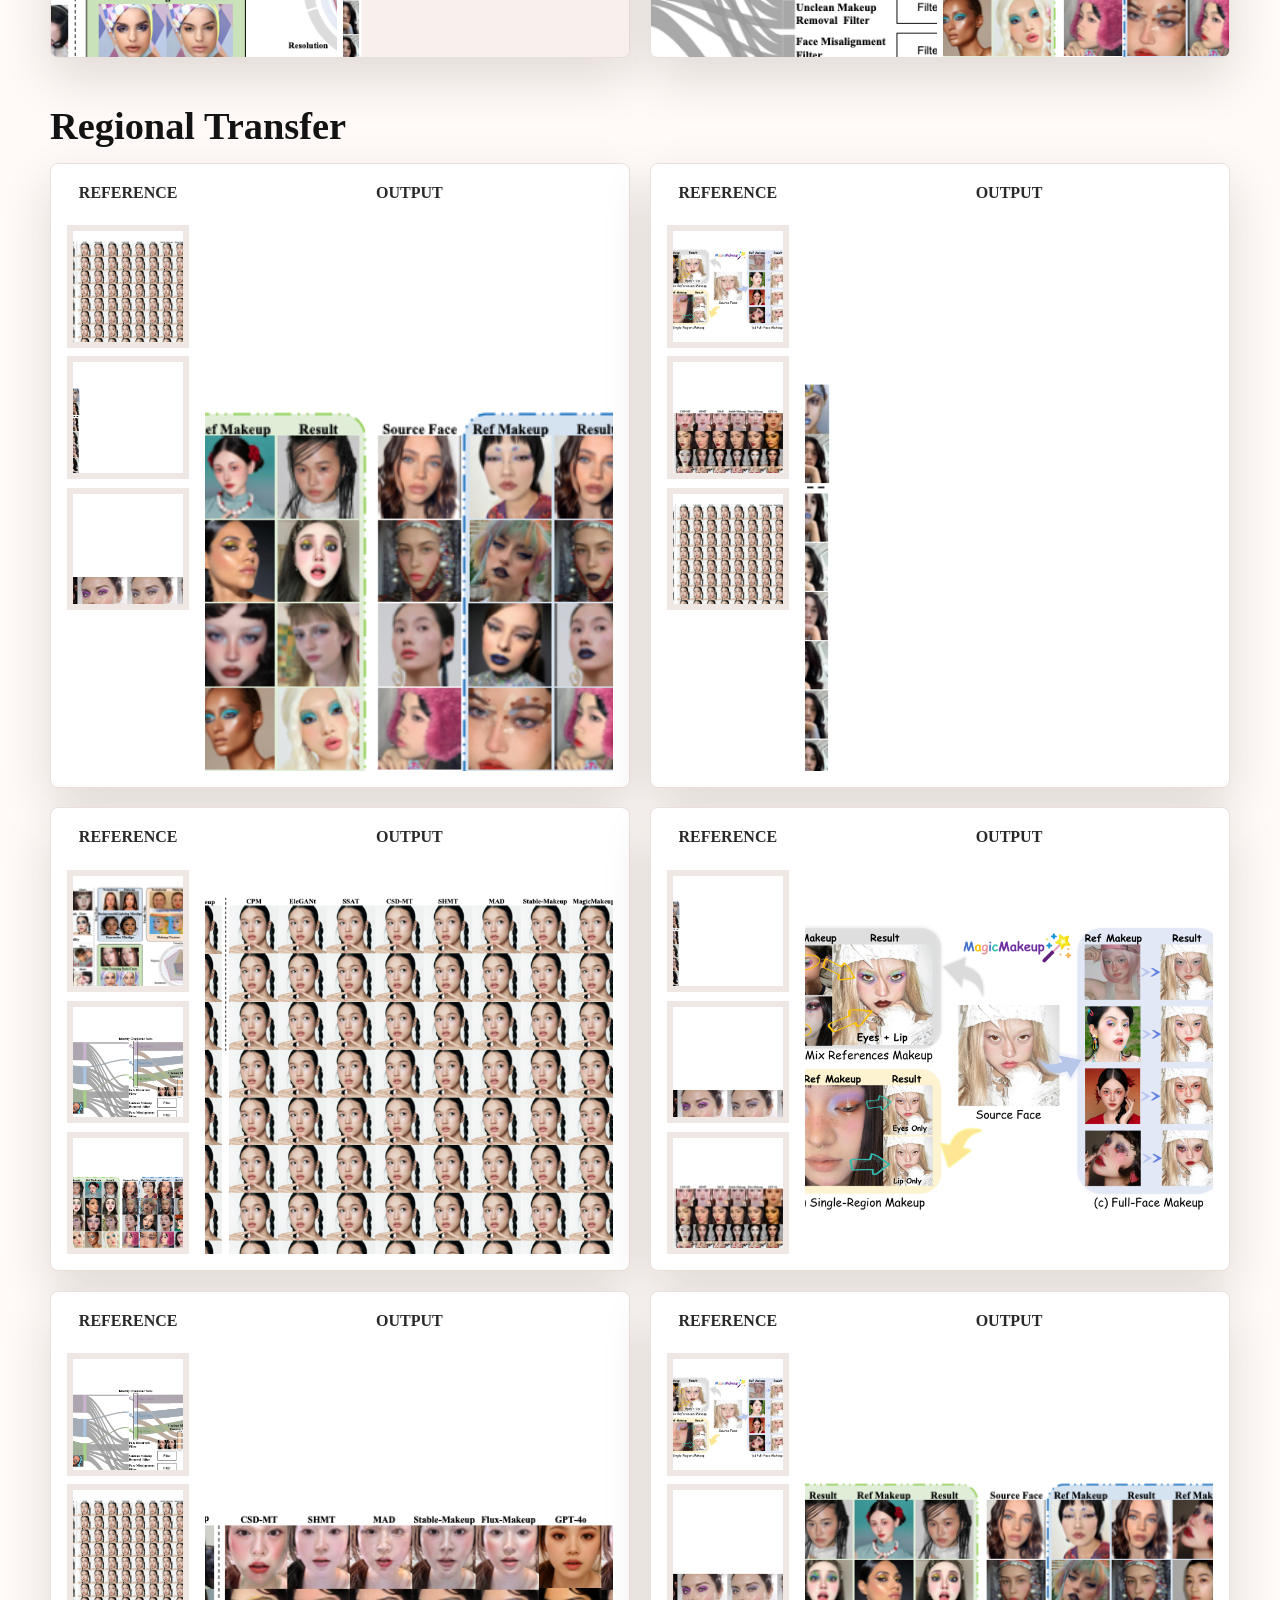
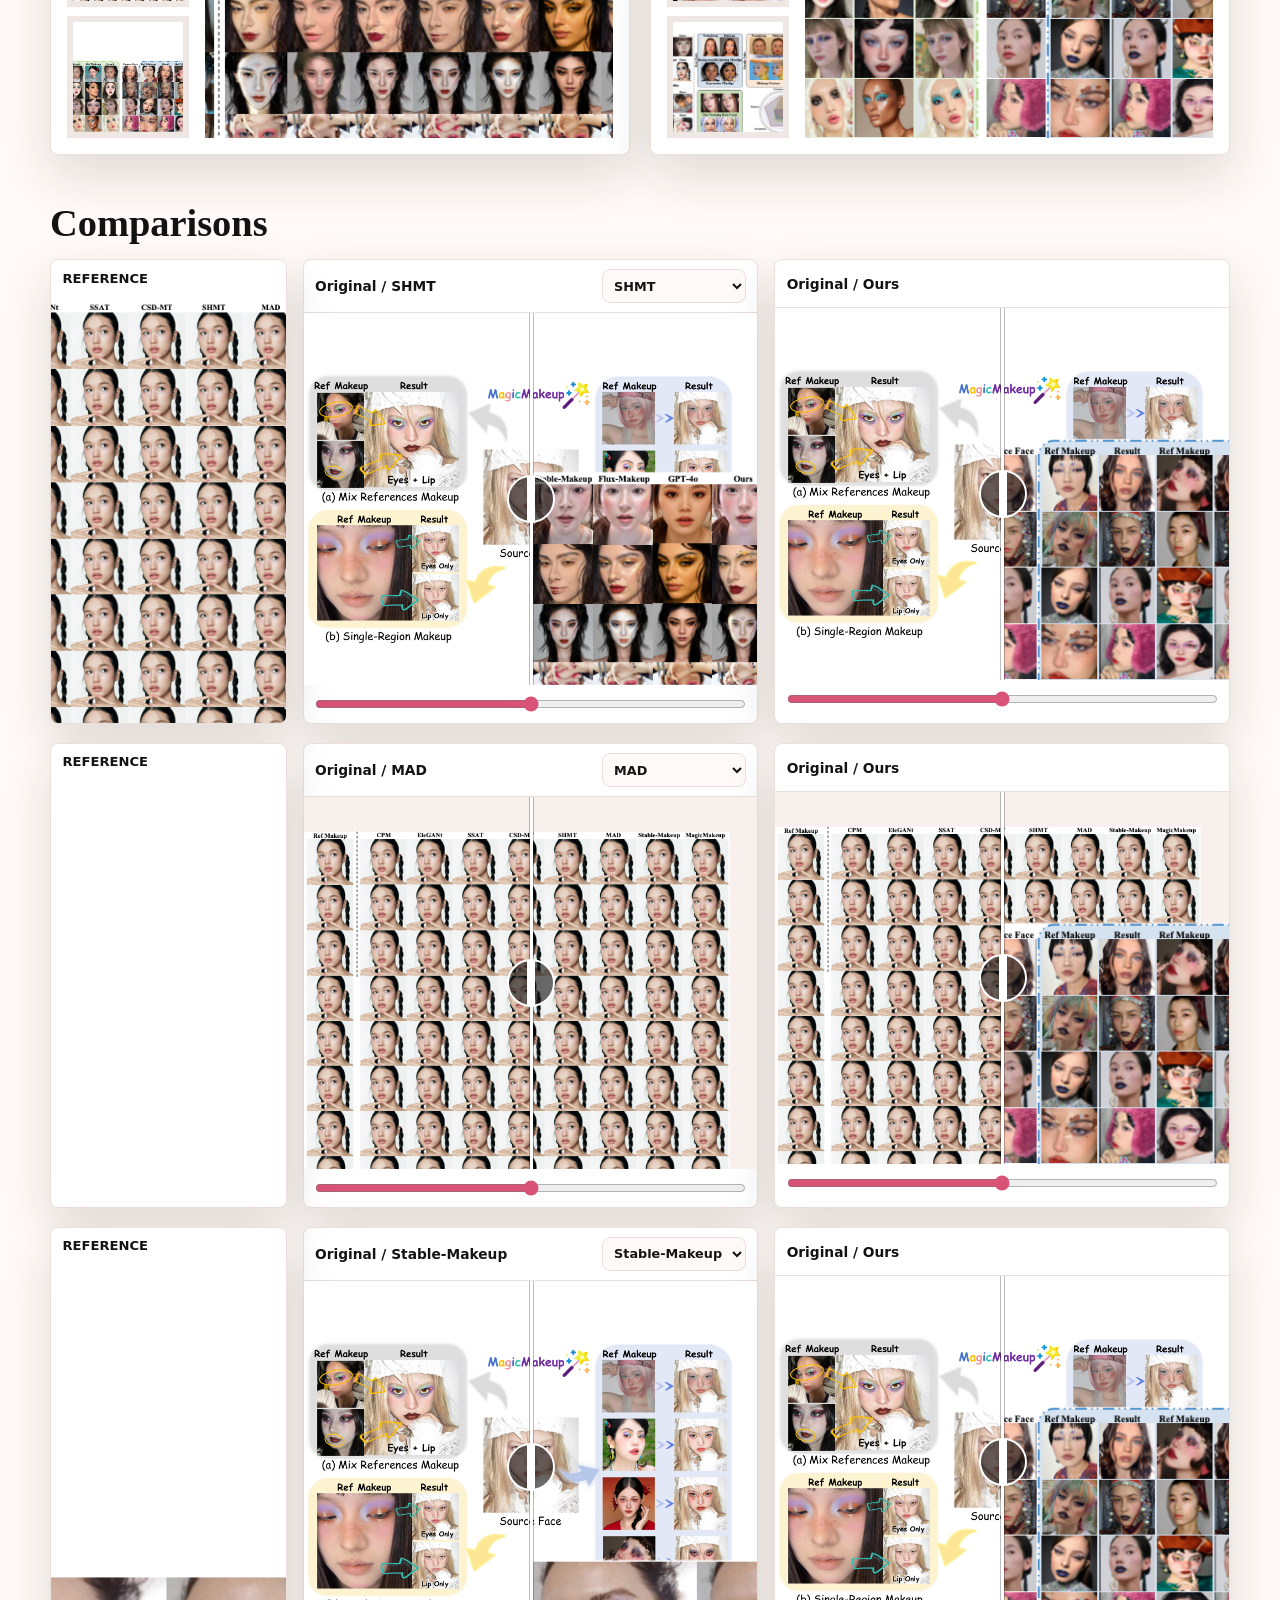
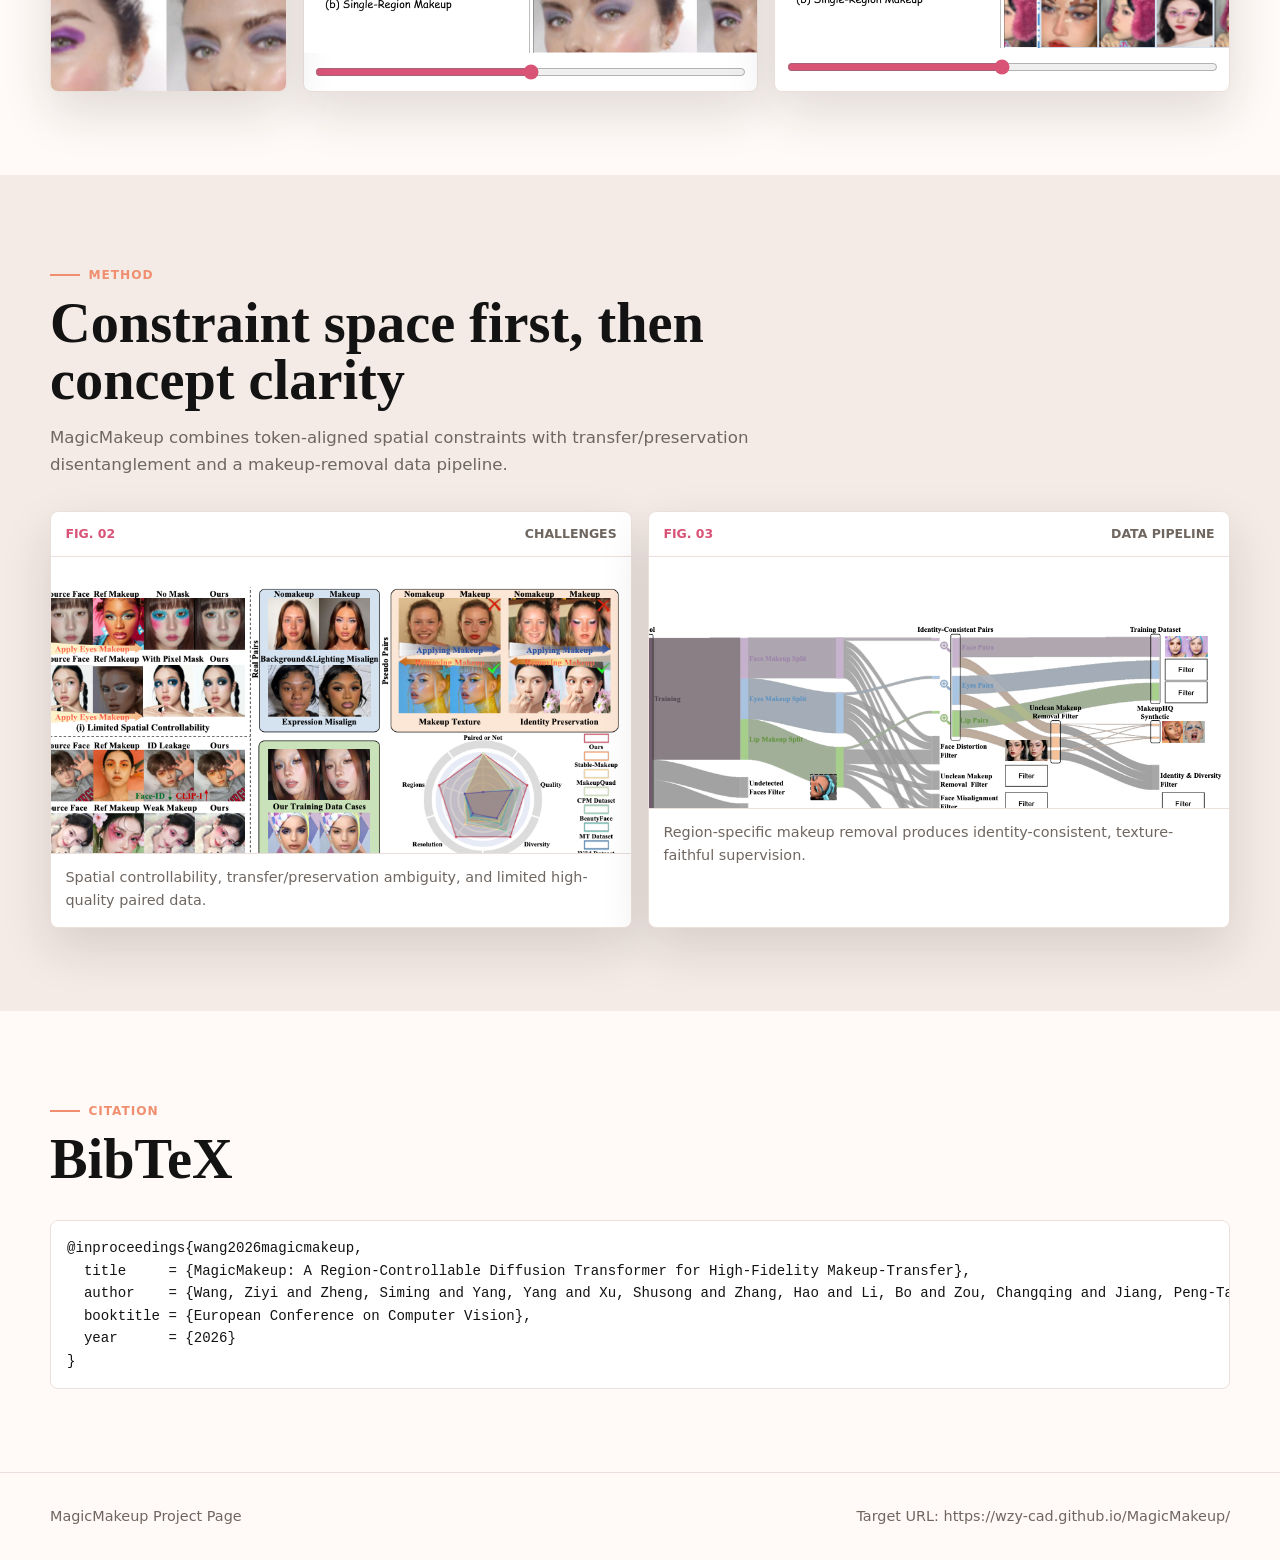
==== commit efe66d00: "Restructure project results page" ====
--- a/docs/index.html
+++ b/docs/index.html
@@ -21,9 +21,8 @@
         </a>
         <nav class="nav" aria-label="Project navigation">
           <a href="#highlights">Highlights</a>
+          <a href="#results">Results</a>
           <a href="#method">Method</a>
-          <a href="#results">Results</a>
-          <a href="#benchmark">Benchmark</a>
           <a href="#bibtex">BibTeX</a>
         </nav>
       </div>
@@ -61,14 +60,16 @@
             <p class="section-sub">MagicMakeup transfers full-face and regional makeup while preserving source identity, facial geometry, and non-edited regions.</p>
           </div>
 
-          <div class="split">
-            <figure class="figure-plate">
+          <div class="split split--highlights">
+            <figure class="figure-plate figure-plate--overview">
               <div class="figure-plate__bar"><span>Project Overview</span></div>
-              <img src="assets/images/teaser.png" alt="MagicMakeup overview">
+              <div class="figure-plate__media">
+                <img src="assets/images/teaser.png" alt="MagicMakeup overview">
+              </div>
               <figcaption>Mix references for eyes and lips, edit a single region, or apply full-face makeup.</figcaption>
             </figure>
 
-            <div>
+            <div class="highlight-side">
               <div class="accordion">
                 <details open>
                   <summary><span class="chip">01</span><span>Token-Aligned Region Gating</span></summary>
@@ -84,11 +85,236 @@
                 </details>
               </div>
 
-              <div class="kpi-strip">
+              <div class="kpi-strip kpi-strip--highlight">
                 <div class="kpi"><strong>1024</strong><span>High-resolution paired data</span></div>
                 <div class="kpi"><strong>3</strong><span>Region modes: eyes, lips, face</span></div>
                 <div class="kpi"><strong>2</strong><span>Synthetic and real benchmarks</span></div>
               </div>
+            </div>
+          </div>
+        </div>
+      </section>
+
+      <section id="results" class="section">
+        <div class="container">
+          <div class="section-head">
+            <span class="eyebrow">Results</span>
+            <h2 class="section-title">Full-face, regional, and comparison results</h2>
+          </div>
+
+          <div class="result-block">
+            <div class="result-block__head">
+              <h3>Full-Face Makeup</h3>
+            </div>
+            <div class="paired-grid">
+              <article class="paired-card">
+                <figure><span>Reference</span><img src="assets/images/full-face-transfer.png" alt="Full-face reference"></figure>
+                <figure><span>Result</span><img src="assets/images/comparison.png" alt="Full-face makeup result"></figure>
+              </article>
+              <article class="paired-card">
+                <figure><span>Reference</span><img src="assets/images/supp-comparison.png" alt="Full-face reference"></figure>
+                <figure><span>Result</span><img src="assets/images/region-transfer.png" alt="Full-face makeup result"></figure>
+              </article>
+              <article class="paired-card">
+                <figure><span>Reference</span><img src="assets/images/ablation.png" alt="Full-face reference"></figure>
+                <figure><span>Result</span><img src="assets/images/full-face-transfer.png" alt="Full-face makeup result"></figure>
+              </article>
+              <article class="paired-card">
+                <figure><span>Reference</span><img src="assets/images/teaser.png" alt="Full-face reference"></figure>
+                <figure><span>Result</span><img src="assets/images/comparison.png" alt="Full-face makeup result"></figure>
+              </article>
+              <article class="paired-card">
+                <figure><span>Reference</span><img src="assets/images/challenges.png" alt="Full-face reference"></figure>
+                <figure><span>Result</span><img src="assets/images/supp-comparison.png" alt="Full-face makeup result"></figure>
+              </article>
+              <article class="paired-card">
+                <figure><span>Reference</span><img src="assets/images/data-pipeline.png" alt="Full-face reference"></figure>
+                <figure><span>Result</span><img src="assets/images/region-transfer.png" alt="Full-face makeup result"></figure>
+              </article>
+            </div>
+          </div>
+
+          <div class="result-block">
+            <div class="result-block__head">
+              <h3>Regional Transfer</h3>
+            </div>
+            <div class="regional-grid">
+              <article class="regional-card">
+                <div class="regional-card__refs">
+                  <h4>Reference</h4>
+                  <img src="assets/images/full-face-transfer.png" alt="Regional reference">
+                  <img src="assets/images/supp-comparison.png" alt="Regional reference">
+                  <img src="assets/images/ablation.png" alt="Regional reference">
+                </div>
+                <figure class="regional-card__output">
+                  <h4>Output</h4>
+                  <img src="assets/images/region-transfer.png" alt="Regional transfer output">
+                </figure>
+              </article>
+              <article class="regional-card">
+                <div class="regional-card__refs">
+                  <h4>Reference</h4>
+                  <img src="assets/images/teaser.png" alt="Regional reference">
+                  <img src="assets/images/comparison.png" alt="Regional reference">
+                  <img src="assets/images/full-face-transfer.png" alt="Regional reference">
+                </div>
+                <figure class="regional-card__output">
+                  <h4>Output</h4>
+                  <img src="assets/images/supp-comparison.png" alt="Regional transfer output">
+                </figure>
+              </article>
+              <article class="regional-card">
+                <div class="regional-card__refs">
+                  <h4>Reference</h4>
+                  <img src="assets/images/challenges.png" alt="Regional reference">
+                  <img src="assets/images/data-pipeline.png" alt="Regional reference">
+                  <img src="assets/images/region-transfer.png" alt="Regional reference">
+                </div>
+                <figure class="regional-card__output">
+                  <h4>Output</h4>
+                  <img src="assets/images/full-face-transfer.png" alt="Regional transfer output">
+                </figure>
+              </article>
+              <article class="regional-card">
+                <div class="regional-card__refs">
+                  <h4>Reference</h4>
+                  <img src="assets/images/supp-comparison.png" alt="Regional reference">
+                  <img src="assets/images/ablation.png" alt="Regional reference">
+                  <img src="assets/images/comparison.png" alt="Regional reference">
+                </div>
+                <figure class="regional-card__output">
+                  <h4>Output</h4>
+                  <img src="assets/images/teaser.png" alt="Regional transfer output">
+                </figure>
+              </article>
+              <article class="regional-card">
+                <div class="regional-card__refs">
+                  <h4>Reference</h4>
+                  <img src="assets/images/data-pipeline.png" alt="Regional reference">
+                  <img src="assets/images/full-face-transfer.png" alt="Regional reference">
+                  <img src="assets/images/region-transfer.png" alt="Regional reference">
+                </div>
+                <figure class="regional-card__output">
+                  <h4>Output</h4>
+                  <img src="assets/images/comparison.png" alt="Regional transfer output">
+                </figure>
+              </article>
+              <article class="regional-card">
+                <div class="regional-card__refs">
+                  <h4>Reference</h4>
+                  <img src="assets/images/teaser.png" alt="Regional reference">
+                  <img src="assets/images/ablation.png" alt="Regional reference">
+                  <img src="assets/images/challenges.png" alt="Regional reference">
+                </div>
+                <figure class="regional-card__output">
+                  <h4>Output</h4>
+                  <img src="assets/images/region-transfer.png" alt="Regional transfer output">
+                </figure>
+              </article>
+            </div>
+          </div>
+
+          <div class="result-block result-block--comparisons">
+            <div class="result-block__head">
+              <h3>Comparisons</h3>
+            </div>
+            <div class="comparison-rows">
+              <article class="comparison-row">
+                <figure class="comparison-reference">
+                  <span>Reference</span>
+                  <img src="assets/images/full-face-transfer.png" alt="Comparison reference">
+                </figure>
+                <div class="compare-tile" data-compare-tile>
+                  <div class="compare-tile__head">
+                    <span>Original / <b data-after-label>SHMT</b></span>
+                    <select aria-label="Baseline method" data-method-select>
+                      <option data-after-src="assets/images/comparison.png" selected>SHMT</option>
+                      <option data-after-src="assets/images/supp-comparison.png">MAD</option>
+                      <option data-after-src="assets/images/ablation.png">Stable-Makeup</option>
+                      <option data-after-src="assets/images/challenges.png">Flux-Makeup</option>
+                    </select>
+                  </div>
+                  <div class="compare-viewer" data-compare-viewer>
+                    <img src="assets/images/teaser.png" alt="Original image">
+                    <img class="compare-viewer__after" data-after-img src="assets/images/comparison.png" alt="Baseline result">
+                    <div class="compare-viewer__line" aria-hidden="true"></div>
+                  </div>
+                  <input class="compare-range" data-compare-range type="range" min="0" max="100" value="50" aria-label="Baseline comparison split">
+                </div>
+                <div class="compare-tile" data-compare-tile>
+                  <div class="compare-tile__head"><span>Original / <b>Ours</b></span></div>
+                  <div class="compare-viewer" data-compare-viewer>
+                    <img src="assets/images/teaser.png" alt="Original image">
+                    <img class="compare-viewer__after" src="assets/images/region-transfer.png" alt="MagicMakeup result">
+                    <div class="compare-viewer__line" aria-hidden="true"></div>
+                  </div>
+                  <input class="compare-range" data-compare-range type="range" min="0" max="100" value="50" aria-label="Ours comparison split">
+                </div>
+              </article>
+              <article class="comparison-row">
+                <figure class="comparison-reference">
+                  <span>Reference</span>
+                  <img src="assets/images/supp-comparison.png" alt="Comparison reference">
+                </figure>
+                <div class="compare-tile" data-compare-tile>
+                  <div class="compare-tile__head">
+                    <span>Original / <b data-after-label>MAD</b></span>
+                    <select aria-label="Baseline method" data-method-select>
+                      <option data-after-src="assets/images/comparison.png">SHMT</option>
+                      <option data-after-src="assets/images/supp-comparison.png" selected>MAD</option>
+                      <option data-after-src="assets/images/ablation.png">Stable-Makeup</option>
+                      <option data-after-src="assets/images/challenges.png">Flux-Makeup</option>
+                    </select>
+                  </div>
+                  <div class="compare-viewer" data-compare-viewer>
+                    <img src="assets/images/full-face-transfer.png" alt="Original image">
+                    <img class="compare-viewer__after" data-after-img src="assets/images/supp-comparison.png" alt="Baseline result">
+                    <div class="compare-viewer__line" aria-hidden="true"></div>
+                  </div>
+                  <input class="compare-range" data-compare-range type="range" min="0" max="100" value="50" aria-label="Baseline comparison split">
+                </div>
+                <div class="compare-tile" data-compare-tile>
+                  <div class="compare-tile__head"><span>Original / <b>Ours</b></span></div>
+                  <div class="compare-viewer" data-compare-viewer>
+                    <img src="assets/images/full-face-transfer.png" alt="Original image">
+                    <img class="compare-viewer__after" src="assets/images/region-transfer.png" alt="MagicMakeup result">
+                    <div class="compare-viewer__line" aria-hidden="true"></div>
+                  </div>
+                  <input class="compare-range" data-compare-range type="range" min="0" max="100" value="50" aria-label="Ours comparison split">
+                </div>
+              </article>
+              <article class="comparison-row">
+                <figure class="comparison-reference">
+                  <span>Reference</span>
+                  <img src="assets/images/ablation.png" alt="Comparison reference">
+                </figure>
+                <div class="compare-tile" data-compare-tile>
+                  <div class="compare-tile__head">
+                    <span>Original / <b data-after-label>Stable-Makeup</b></span>
+                    <select aria-label="Baseline method" data-method-select>
+                      <option data-after-src="assets/images/comparison.png">SHMT</option>
+                      <option data-after-src="assets/images/supp-comparison.png">MAD</option>
+                      <option data-after-src="assets/images/ablation.png" selected>Stable-Makeup</option>
+                      <option data-after-src="assets/images/challenges.png">Flux-Makeup</option>
+                    </select>
+                  </div>
+                  <div class="compare-viewer" data-compare-viewer>
+                    <img src="assets/images/teaser.png" alt="Original image">
+                    <img class="compare-viewer__after" data-after-img src="assets/images/ablation.png" alt="Baseline result">
+                    <div class="compare-viewer__line" aria-hidden="true"></div>
+                  </div>
+                  <input class="compare-range" data-compare-range type="range" min="0" max="100" value="50" aria-label="Baseline comparison split">
+                </div>
+                <div class="compare-tile" data-compare-tile>
+                  <div class="compare-tile__head"><span>Original / <b>Ours</b></span></div>
+                  <div class="compare-viewer" data-compare-viewer>
+                    <img src="assets/images/teaser.png" alt="Original image">
+                    <img class="compare-viewer__after" src="assets/images/region-transfer.png" alt="MagicMakeup result">
+                    <div class="compare-viewer__line" aria-hidden="true"></div>
+                  </div>
+                  <input class="compare-range" data-compare-range type="range" min="0" max="100" value="50" aria-label="Ours comparison split">
+                </div>
+              </article>
             </div>
           </div>
         </div>
@@ -117,169 +343,6 @@
         </div>
       </section>
 
-      <section id="results" class="section">
-        <div class="container">
-          <div class="section-head">
-            <span class="eyebrow">Results</span>
-            <h2 class="section-title">Region-controllable transfer and comparison views</h2>
-            <p class="section-sub">The first block follows a reference-thumbnail result layout; the second block follows a selectable comparison layout with a draggable split view.</p>
-          </div>
-
-          <div class="result-gallery">
-            <article class="composition-card" data-swap-card>
-              <div class="composition-card__stage">
-                <img data-swap-main src="assets/images/comparison.png" alt="Qualitative comparison">
-                <button class="composition-card__thumb" type="button" data-swap-trigger data-hover-src="assets/images/region-transfer.png" aria-label="Show region-transfer result">
-                  <img src="assets/images/region-transfer.png" alt="Region-transfer reference">
-                </button>
-              </div>
-              <div class="composition-card__body">
-                <h3>Regional Transfer</h3>
-                <p>Eye and lip makeup transfer with controlled non-edited regions.</p>
-              </div>
-            </article>
-
-            <article class="composition-card" data-swap-card>
-              <div class="composition-card__stage">
-                <img data-swap-main src="assets/images/teaser.png" alt="MagicMakeup teaser">
-                <button class="composition-card__thumb" type="button" data-swap-trigger data-hover-src="assets/images/full-face-transfer.png" aria-label="Show full-face result">
-                  <img src="assets/images/full-face-transfer.png" alt="Full-face reference">
-                </button>
-              </div>
-              <div class="composition-card__body">
-                <h3>Full-Face Makeup</h3>
-                <p>Style, color, and texture transfer across diverse references.</p>
-              </div>
-            </article>
-
-            <article class="composition-card" data-swap-card>
-              <div class="composition-card__stage">
-                <img data-swap-main src="assets/images/challenges.png" alt="Challenge visualization">
-                <button class="composition-card__thumb" type="button" data-swap-trigger data-hover-src="assets/images/ablation.png" aria-label="Show ablation result">
-                  <img src="assets/images/ablation.png" alt="Ablation reference">
-                </button>
-              </div>
-              <div class="composition-card__body">
-                <h3>Ablation</h3>
-                <p>TARG improves region precision; CMPG strengthens fidelity.</p>
-              </div>
-            </article>
-
-            <article class="composition-card" data-swap-card>
-              <div class="composition-card__stage">
-                <img data-swap-main src="assets/images/data-pipeline.png" alt="Data pipeline">
-                <button class="composition-card__thumb" type="button" data-swap-trigger data-hover-src="assets/images/supp-comparison.png" aria-label="Show supplementary comparison">
-                  <img src="assets/images/supp-comparison.png" alt="Supplementary reference">
-                </button>
-              </div>
-              <div class="composition-card__body">
-                <h3>Benchmark Cases</h3>
-                <p>Synthetic and real settings for standardized evaluation.</p>
-              </div>
-            </article>
-          </div>
-
-          <div class="section section--tight">
-            <div class="comparison-lab" data-comparison-lab>
-              <div class="compare-stage">
-                <div class="compare-viewer" data-compare-viewer>
-                  <img data-before-img src="assets/images/comparison.png" alt="Left comparison">
-                  <img class="compare-viewer__after" data-after-img src="assets/images/region-transfer.png" alt="Right comparison">
-                  <div class="compare-viewer__line" aria-hidden="true"></div>
-                  <div class="compare-labels"><span data-before-label>Source</span><span data-after-label>MagicMakeup</span></div>
-                </div>
-                <input class="compare-range" data-compare-range type="range" min="0" max="100" value="50" aria-label="Comparison split">
-                <div class="control-grid">
-                  <div class="field">
-                    <label for="left-method">Left Method</label>
-                    <select id="left-method" data-left-method>
-                      <option value="source">Source</option>
-                      <option value="shmt">SHMT</option>
-                      <option value="mad">MAD</option>
-                      <option value="stable">Stable-Makeup</option>
-                      <option value="flux">Flux-Makeup</option>
-                      <option value="ours">MagicMakeup</option>
-                    </select>
-                  </div>
-                  <div class="field">
-                    <label for="right-method">Right Method</label>
-                    <select id="right-method" data-right-method>
-                      <option value="ours">MagicMakeup</option>
-                      <option value="source">Source</option>
-                      <option value="shmt">SHMT</option>
-                      <option value="mad">MAD</option>
-                      <option value="stable">Stable-Makeup</option>
-                      <option value="flux">Flux-Makeup</option>
-                    </select>
-                  </div>
-                </div>
-              </div>
-
-              <aside class="reference-panel">
-                <div class="scene-tabs" role="tablist" aria-label="Comparison scene">
-                  <button class="scene-tab is-active" type="button" role="tab" aria-selected="true" data-scene-tab="sceneA">Face</button>
-                  <button class="scene-tab" type="button" role="tab" aria-selected="false" data-scene-tab="sceneB">Eyes</button>
-                  <button class="scene-tab" type="button" role="tab" aria-selected="false" data-scene-tab="sceneC">Ablation</button>
-                </div>
-                <div class="reference-card">
-                  <img data-reference-img src="assets/images/teaser.png" alt="Reference image">
-                  <div class="reference-card__body">
-                    <h3 data-reference-title>Full-face transfer</h3>
-                    <p data-reference-note>Synthetic benchmark, 1024 x 1024.</p>
-                  </div>
-                </div>
-              </aside>
-            </div>
-          </div>
-        </div>
-      </section>
-
-      <section id="benchmark" class="section section--soft">
-        <div class="container">
-          <div class="section-head">
-            <span class="eyebrow">Benchmark</span>
-            <h2 class="section-title">Quantitative comparison</h2>
-            <p class="section-sub">Values are taken from the current ECCV draft. Red-tinted cells mark the best score in each row.</p>
-          </div>
-          <div class="table-wrap">
-            <table class="results-table">
-              <thead>
-                <tr>
-                  <th>Dataset</th>
-                  <th>Metric</th>
-                  <th>CPM</th>
-                  <th>EleGANt</th>
-                  <th>SSAT</th>
-                  <th>CSD-MT</th>
-                  <th>SHMT</th>
-                  <th>MAD</th>
-                  <th>Stable-Makeup</th>
-                  <th>Flux-Makeup</th>
-                  <th>Ours</th>
-                </tr>
-              </thead>
-              <tbody>
-                <tr><th rowspan="5">MakeupHQ-Synthetic<br>(1024 x 1024)</th><td>DINO-I ↑</td><td>0.625</td><td>0.520</td><td>0.461</td><td>0.576</td><td>0.488</td><td>0.500</td><td>0.612</td><td>0.576</td><td class="ours best">0.660</td></tr>
-                <tr><td>CLIP-I ↑</td><td>0.777</td><td>0.744</td><td>0.698</td><td>0.796</td><td>0.710</td><td>0.727</td><td>0.789</td><td>0.765</td><td class="ours best">0.816</td></tr>
-                <tr><td>Face-ID ↑</td><td>0.400</td><td>0.796</td><td>0.684</td><td>0.563</td><td class="best">0.824</td><td>0.590</td><td>0.569</td><td>0.806</td><td class="ours">0.730</td></tr>
-                <tr><td>L2M ↓</td><td>1610.938</td><td>2148.089</td><td>2816.613</td><td>3334.562</td><td>823.657</td><td>180.674</td><td>101.416</td><td>111.476</td><td class="ours best">56.373</td></tr>
-                <tr><td>FID ↓</td><td>72.191</td><td>86.841</td><td>120.193</td><td>83.896</td><td>92.601</td><td>91.372</td><td>69.733</td><td>64.119</td><td class="ours best">59.238</td></tr>
-                <tr><th rowspan="5">MakeupHQ-Real<br>(1024 x 1024)</th><td>DINO-I ↑</td><td>0.575</td><td>0.534</td><td>0.448</td><td>0.596</td><td>0.482</td><td>0.476</td><td>0.616</td><td>0.552</td><td class="ours best">0.623</td></tr>
-                <tr><td>CLIP-I ↑</td><td>0.722</td><td>0.733</td><td>0.665</td><td>0.772</td><td>0.682</td><td>0.703</td><td>0.774</td><td>0.745</td><td class="ours best">0.799</td></tr>
-                <tr><td>Face-ID ↑</td><td>0.361</td><td>0.755</td><td>0.641</td><td>0.522</td><td>0.777</td><td>0.539</td><td>0.525</td><td class="best">0.792</td><td class="ours">0.706</td></tr>
-                <tr><td>L2M ↓</td><td>2158.131</td><td>4038.093</td><td>3138.460</td><td>5572.246</td><td>593.029</td><td>183.091</td><td>163.979</td><td>104.464</td><td class="ours best">49.768</td></tr>
-                <tr><td>FID ↓</td><td>99.105</td><td>97.251</td><td>131.545</td><td>91.931</td><td>115.319</td><td>119.164</td><td>81.342</td><td>85.427</td><td class="ours best">76.273</td></tr>
-                <tr><th rowspan="5">Makeup-Wild<br>(256 x 256)</th><td>DINO-I ↑</td><td>0.608</td><td>0.587</td><td>0.569</td><td>0.602</td><td>0.564</td><td>0.545</td><td class="best">0.619</td><td>0.568</td><td class="ours">0.581</td></tr>
-                <tr><td>CLIP-I ↑</td><td>0.621</td><td>0.640</td><td>0.581</td><td>0.640</td><td>0.586</td><td>0.609</td><td>0.637</td><td>0.621</td><td class="ours best">0.665</td></tr>
-                <tr><td>Face-ID ↑</td><td>0.406</td><td>0.777</td><td>0.706</td><td>0.499</td><td>0.847</td><td>0.598</td><td>0.721</td><td class="best">0.928</td><td class="ours">0.884</td></tr>
-                <tr><td>L2M ↓</td><td>605.857</td><td>1540.744</td><td>2709.617</td><td>2151.729</td><td>1246.029</td><td>169.281</td><td>71.525</td><td>42.609</td><td class="ours best">25.839</td></tr>
-                <tr><td>FID ↓</td><td>86.588</td><td>94.202</td><td>109.184</td><td>94.705</td><td>103.265</td><td>105.794</td><td class="best">85.132</td><td>88.708</td><td class="ours">92.924</td></tr>
-              </tbody>
-            </table>
-          </div>
-        </div>
-      </section>
-
       <section id="bibtex" class="section">
         <div class="container">
           <div class="section-head">
--- a/docs/assets/css/site.css
+++ b/docs/assets/css/site.css
@@ -144,8 +144,13 @@
 }
 
 .nav a:hover::after,
-.nav a:focus-visible::after {
+.nav a:focus-visible::after,
+.nav a.is-active::after {
   transform: scaleX(1);
+}
+
+.nav a.is-active {
+  color: var(--ink);
 }
 
 .hero {
@@ -441,6 +446,12 @@
   margin-top: 2rem;
 }
 
+.kpi-strip--highlight {
+  grid-template-columns: repeat(3, minmax(0, 1fr));
+  margin-top: auto;
+  width: 100%;
+}
+
 .kpi {
   padding: 1rem;
   border: 1px solid var(--line);
@@ -467,10 +478,25 @@
   display: grid;
   grid-template-columns: minmax(0, 1fr) minmax(320px, 0.82fr);
   gap: 1.2rem;
-  align-items: start;
+  align-items: stretch;
+}
+
+.split--highlights {
+  grid-template-columns: minmax(0, 1.06fr) minmax(360px, 0.82fr);
+}
+
+.highlight-side {
+  display: flex;
+  flex-direction: column;
+  min-height: 100%;
+}
+
+.highlight-side .accordion {
+  margin-bottom: 1rem;
 }
 
 .figure-plate {
+  margin: 0;
   overflow: hidden;
   border: 1px solid var(--line);
   border-radius: var(--radius);
@@ -500,6 +526,27 @@
   width: 100%;
   height: auto;
   background: white;
+}
+
+.figure-plate--overview {
+  display: flex;
+  flex-direction: column;
+  height: 100%;
+}
+
+.figure-plate--overview .figure-plate__media {
+  flex: 1;
+  min-height: 430px;
+  overflow: hidden;
+  background: white;
+}
+
+.figure-plate--overview .figure-plate__media img {
+  width: 100%;
+  height: 100%;
+  object-fit: cover;
+  object-position: center;
+  transform: scale(1.08);
 }
 
 .figure-plate figcaption {
@@ -553,6 +600,190 @@
   margin: 0;
   padding: 0 1rem 1rem;
   color: var(--muted);
+}
+
+.result-block {
+  margin-top: 3rem;
+}
+
+.result-block:first-of-type {
+  margin-top: 0;
+}
+
+.result-block__head {
+  margin-bottom: 1rem;
+}
+
+.result-block__head h3 {
+  margin: 0;
+  font-family: Georgia, "Times New Roman", serif;
+  font-size: clamp(1.7rem, 3vw, 2.6rem);
+  line-height: 1.05;
+}
+
+.paired-grid,
+.regional-grid {
+  display: grid;
+  grid-template-columns: repeat(2, minmax(0, 1fr));
+  gap: 1.2rem;
+}
+
+.paired-card {
+  display: grid;
+  grid-template-columns: repeat(2, minmax(0, 1fr));
+  gap: 0.35rem;
+  overflow: hidden;
+  border: 1px solid var(--line);
+  border-radius: var(--radius);
+  background: white;
+  box-shadow: var(--shadow);
+}
+
+.paired-card figure,
+.regional-card figure,
+.comparison-reference {
+  margin: 0;
+}
+
+.paired-card figure,
+.comparison-reference {
+  position: relative;
+  min-height: 250px;
+  background: #f7f0ed;
+}
+
+.paired-card img,
+.comparison-reference img {
+  width: 100%;
+  height: 100%;
+  object-fit: cover;
+}
+
+.paired-card span,
+.comparison-reference span {
+  position: absolute;
+  top: 0;
+  z-index: 2;
+  padding: 0.45rem 0.72rem;
+  border-radius: 0 0 var(--radius) 0;
+  background: rgba(255, 255, 255, 0.92);
+  color: var(--ink);
+  font-size: 0.82rem;
+  font-weight: 850;
+  text-transform: uppercase;
+}
+
+.paired-card figure + figure span {
+  right: 0;
+  border-radius: 0 0 0 var(--radius);
+}
+
+.regional-card {
+  display: grid;
+  grid-template-columns: minmax(96px, 0.3fr) minmax(0, 1fr);
+  gap: 1rem;
+  padding: 1rem;
+  border: 1px solid var(--line);
+  border-radius: var(--radius);
+  background: white;
+  box-shadow: var(--shadow);
+}
+
+.regional-card h4 {
+  margin: 0 0 0.7rem;
+  color: var(--ink-soft);
+  font-family: Georgia, "Times New Roman", serif;
+  font-size: 1rem;
+  letter-spacing: 0;
+  text-align: center;
+  text-transform: uppercase;
+}
+
+.regional-card__refs {
+  display: grid;
+  align-content: start;
+  gap: 0.55rem;
+}
+
+.regional-card__refs img {
+  width: 100%;
+  aspect-ratio: 1 / 1;
+  object-fit: cover;
+  border: 6px solid #eee7e3;
+}
+
+.regional-card__output {
+  display: grid;
+  grid-template-rows: auto 1fr;
+  min-height: 390px;
+}
+
+.regional-card__output img {
+  width: 100%;
+  height: 100%;
+  object-fit: cover;
+}
+
+.comparison-rows {
+  display: grid;
+  gap: 1.2rem;
+}
+
+.comparison-row {
+  display: grid;
+  grid-template-columns: minmax(160px, 0.52fr) minmax(0, 1fr) minmax(0, 1fr);
+  gap: 1rem;
+  align-items: stretch;
+}
+
+.comparison-reference {
+  overflow: hidden;
+  border: 1px solid var(--line);
+  border-radius: var(--radius);
+  background: white;
+  box-shadow: var(--shadow);
+}
+
+.compare-tile {
+  overflow: hidden;
+  border: 1px solid var(--line);
+  border-radius: var(--radius);
+  background: white;
+  box-shadow: var(--shadow);
+}
+
+.compare-tile__head {
+  min-height: 48px;
+  display: flex;
+  align-items: center;
+  justify-content: space-between;
+  gap: 0.75rem;
+  padding: 0.55rem 0.7rem;
+  border-bottom: 1px solid var(--line);
+  font-size: 0.86rem;
+  font-weight: 820;
+}
+
+.compare-tile__head select {
+  max-width: 48%;
+  min-height: 34px;
+  border: 1px solid var(--line);
+  border-radius: var(--radius);
+  padding: 0.25rem 0.45rem;
+  background: #fffaf7;
+  color: var(--ink);
+  font-size: 0.8rem;
+}
+
+.compare-tile .compare-viewer {
+  min-height: 0;
+  aspect-ratio: 1.22 / 1;
+}
+
+.compare-tile .compare-range {
+  display: block;
+  width: calc(100% - 1.4rem);
+  margin: 0.7rem;
 }
 
 .result-gallery {
@@ -883,15 +1114,22 @@
 
   .project-card,
   .split,
-  .comparison-lab {
+  .comparison-lab,
+  .comparison-row {
     grid-template-columns: 1fr;
   }
 
   .grid--3,
   .grid--4,
   .kpi-strip,
-  .result-gallery {
+  .result-gallery,
+  .paired-grid,
+  .regional-grid {
     grid-template-columns: repeat(2, minmax(0, 1fr));
+  }
+
+  .kpi-strip--highlight {
+    grid-template-columns: repeat(3, minmax(0, 1fr));
   }
 }
 
@@ -917,16 +1155,38 @@
   .grid--3,
   .grid--4,
   .kpi-strip,
+  .kpi-strip--highlight,
   .result-gallery,
+  .paired-grid,
+  .regional-grid,
+  .paired-card,
+  .regional-card,
   .control-grid,
   .scene-tabs {
     grid-template-columns: 1fr;
   }
 
+  .figure-plate--overview .figure-plate__media {
+    min-height: 300px;
+  }
+
+  .paired-card figure,
+  .comparison-reference {
+    min-height: 220px;
+  }
+
+  .regional-card__output {
+    min-height: 300px;
+  }
+
   .compare-viewer {
     min-height: 260px;
   }
 
+  .compare-tile .compare-viewer {
+    min-height: 230px;
+  }
+
   .section {
     padding: 3.8rem 0;
   }
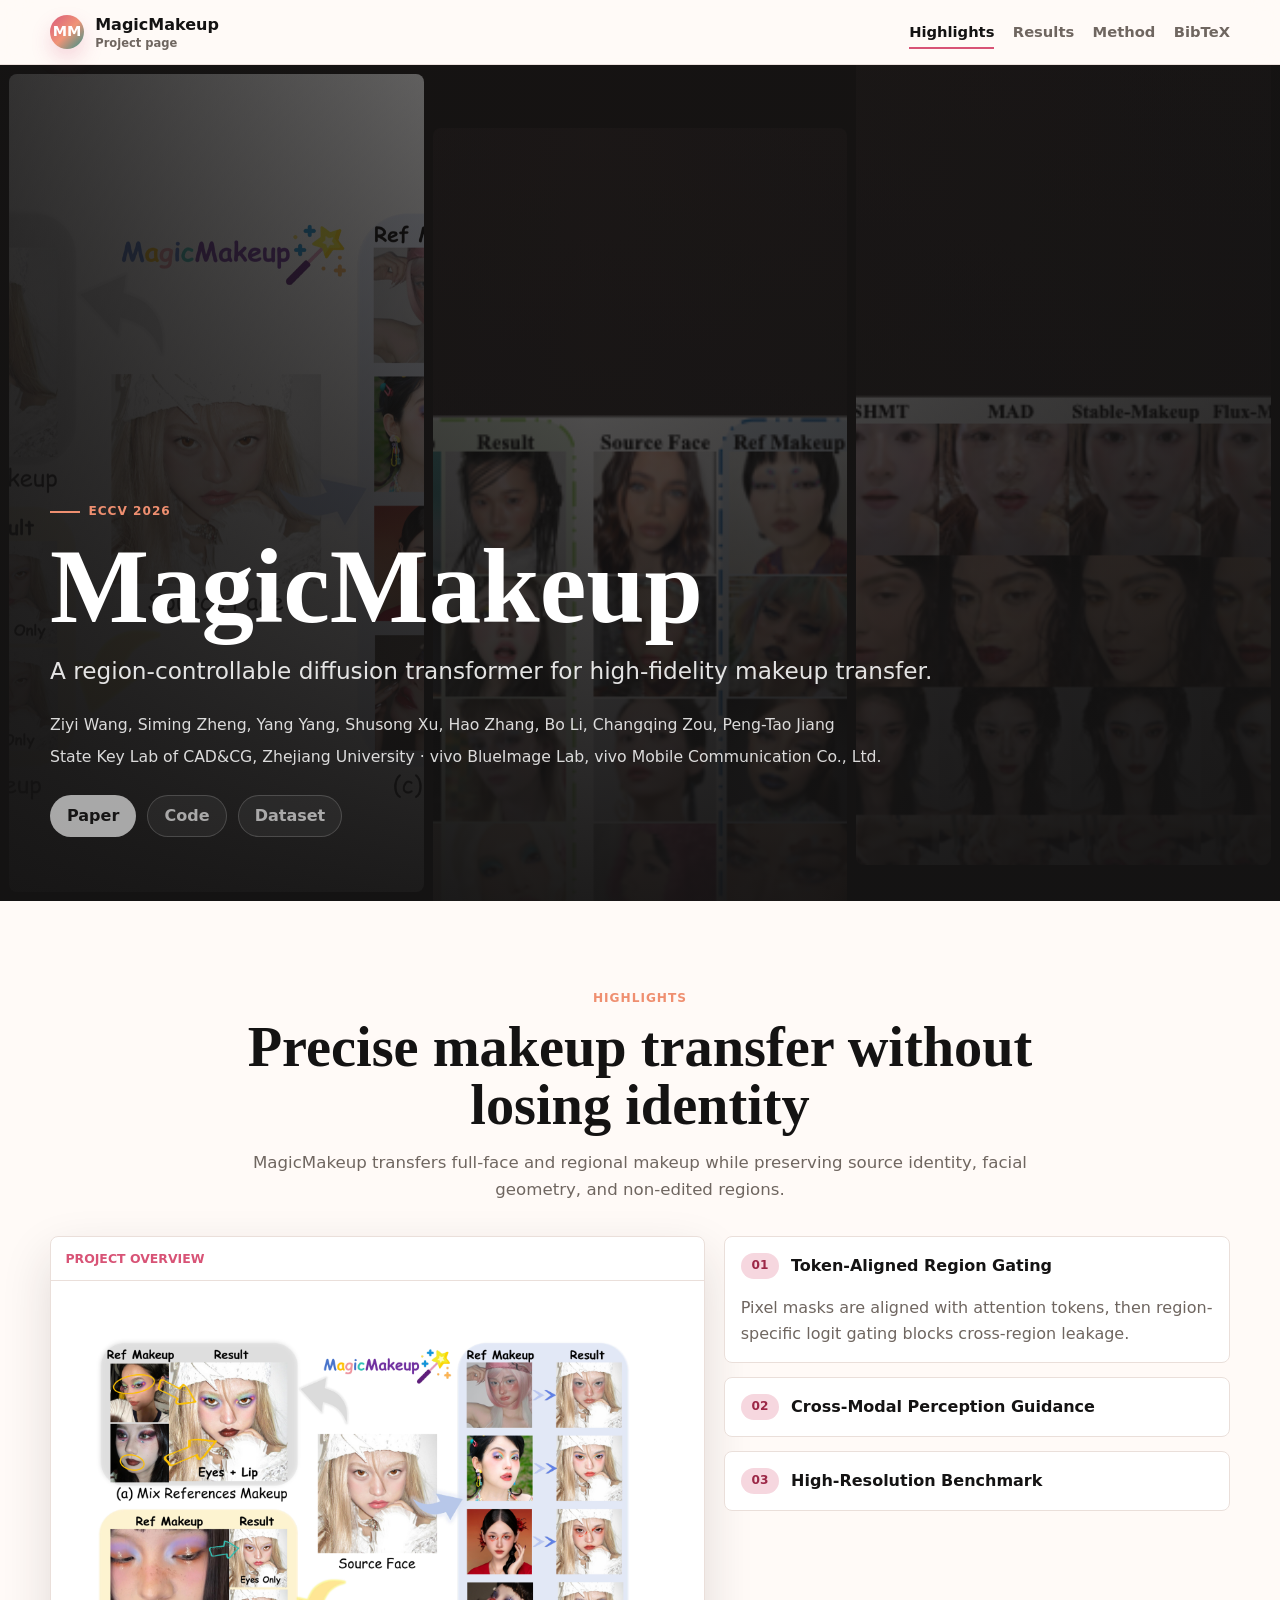
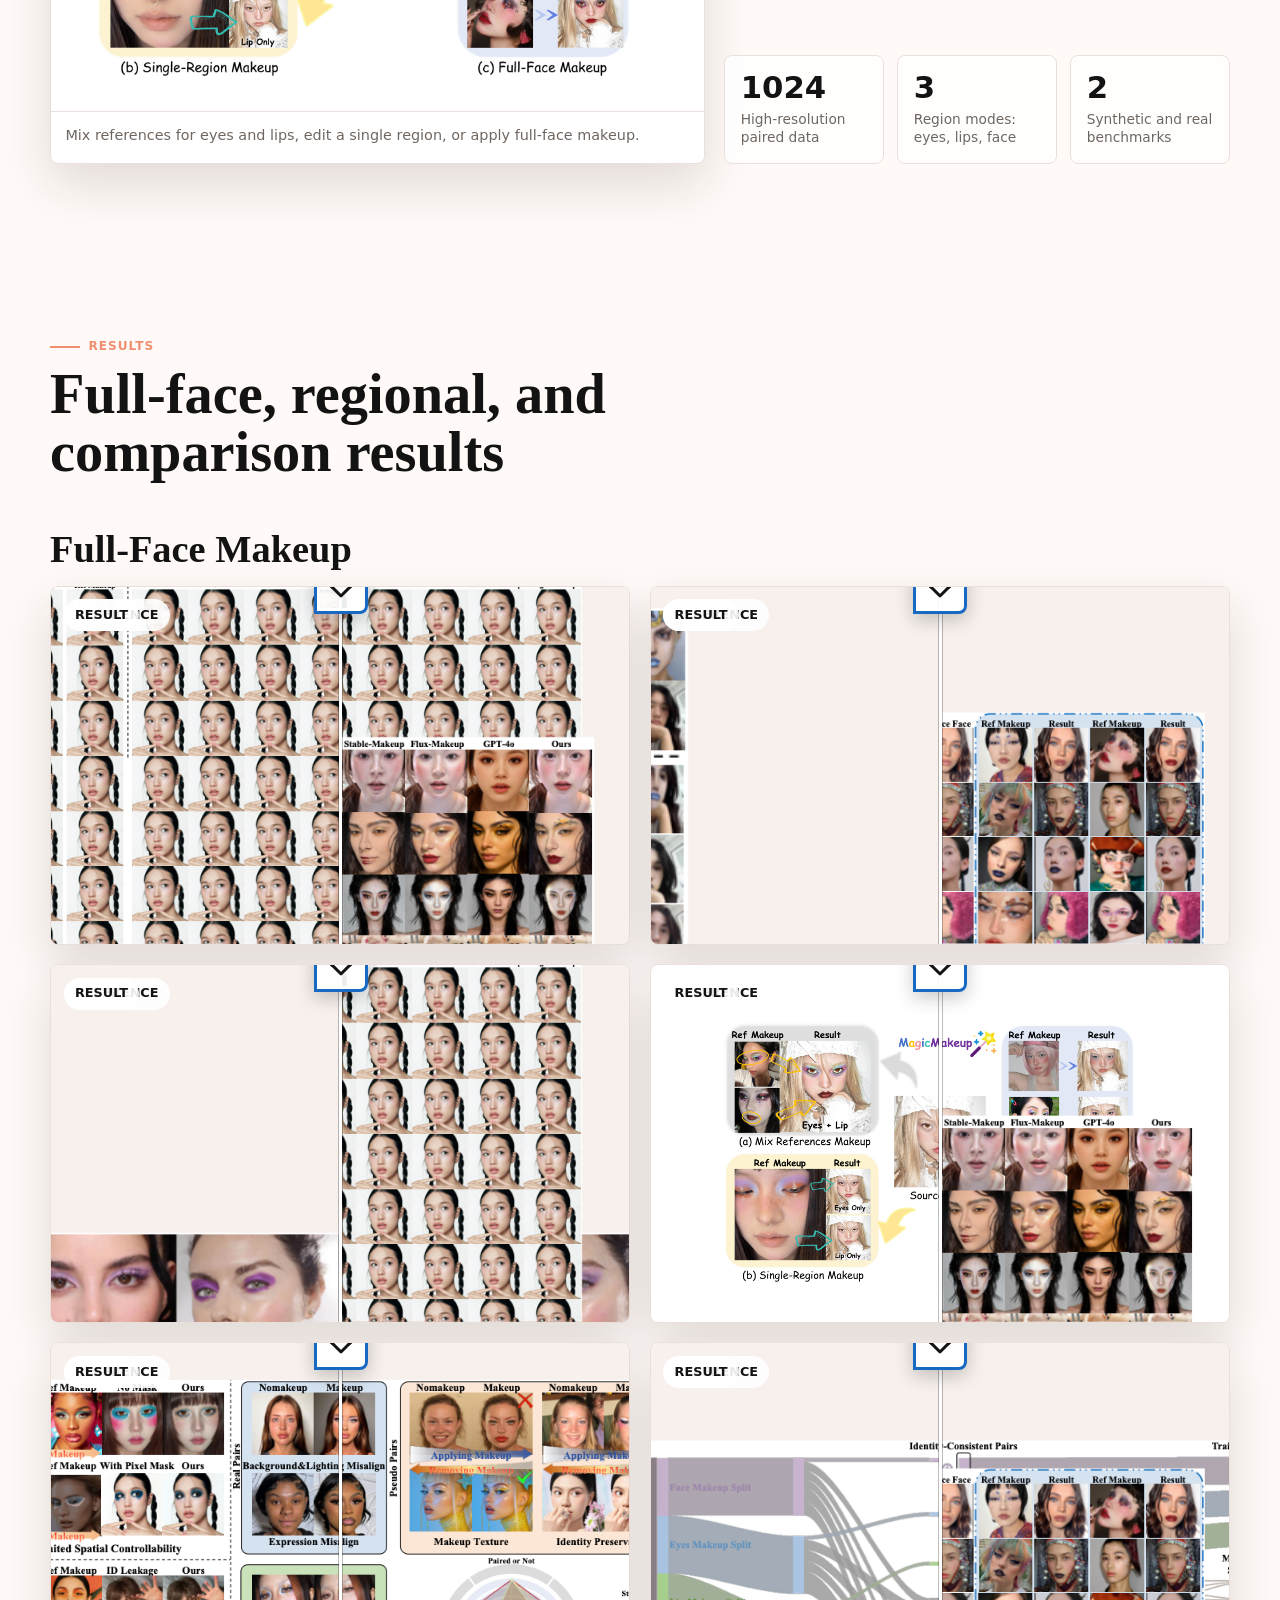
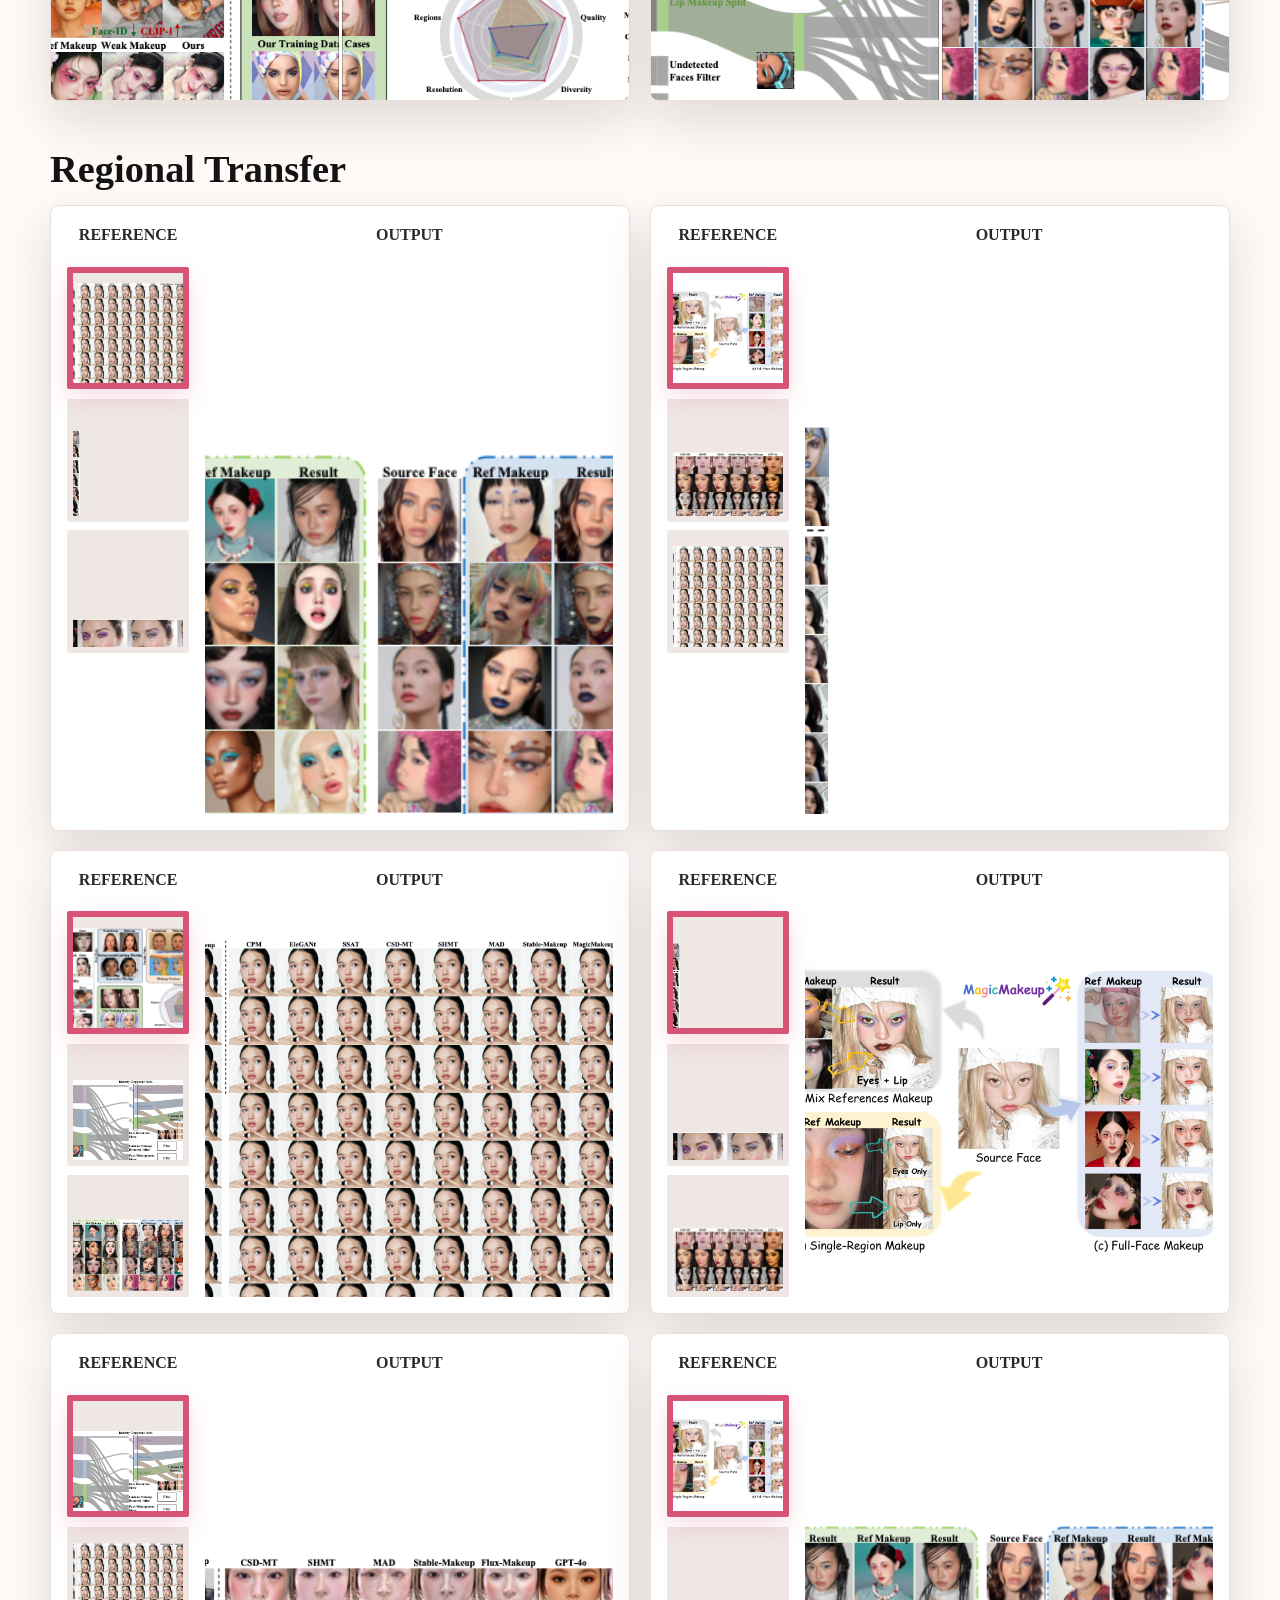
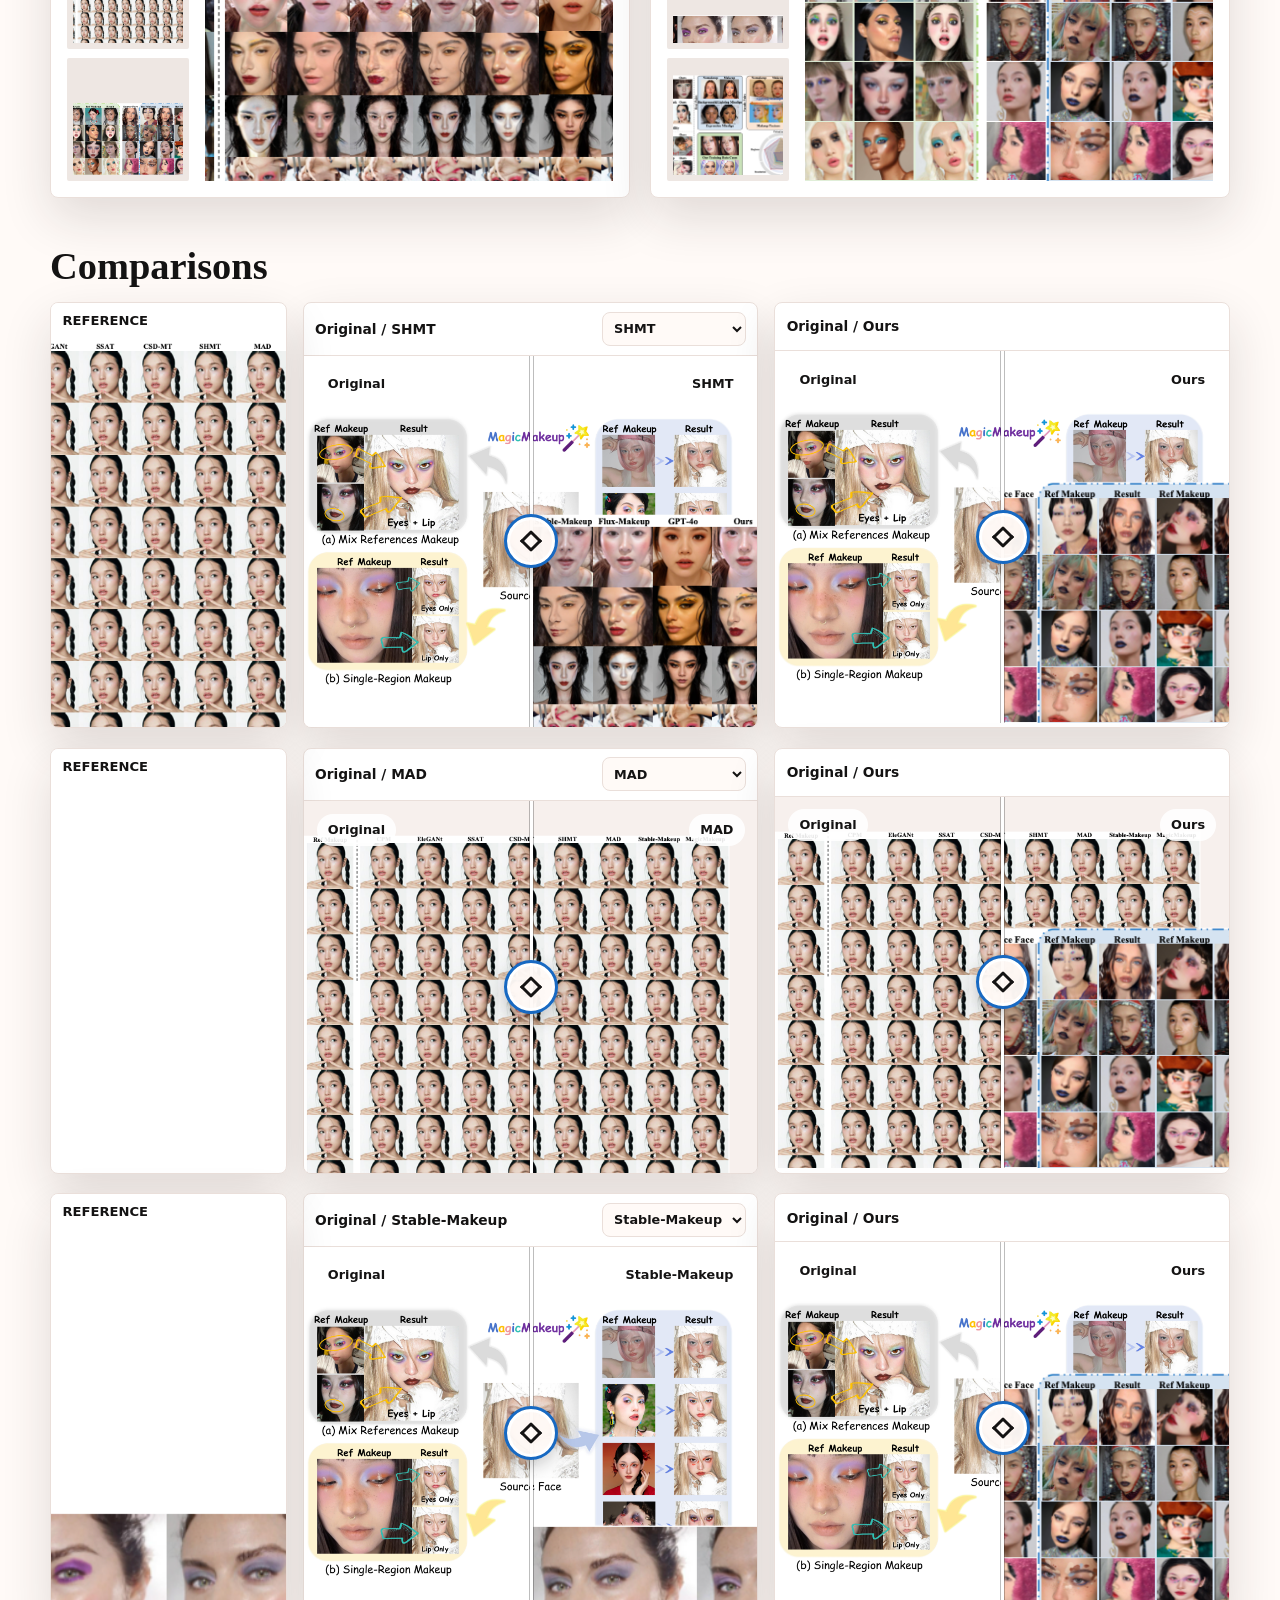
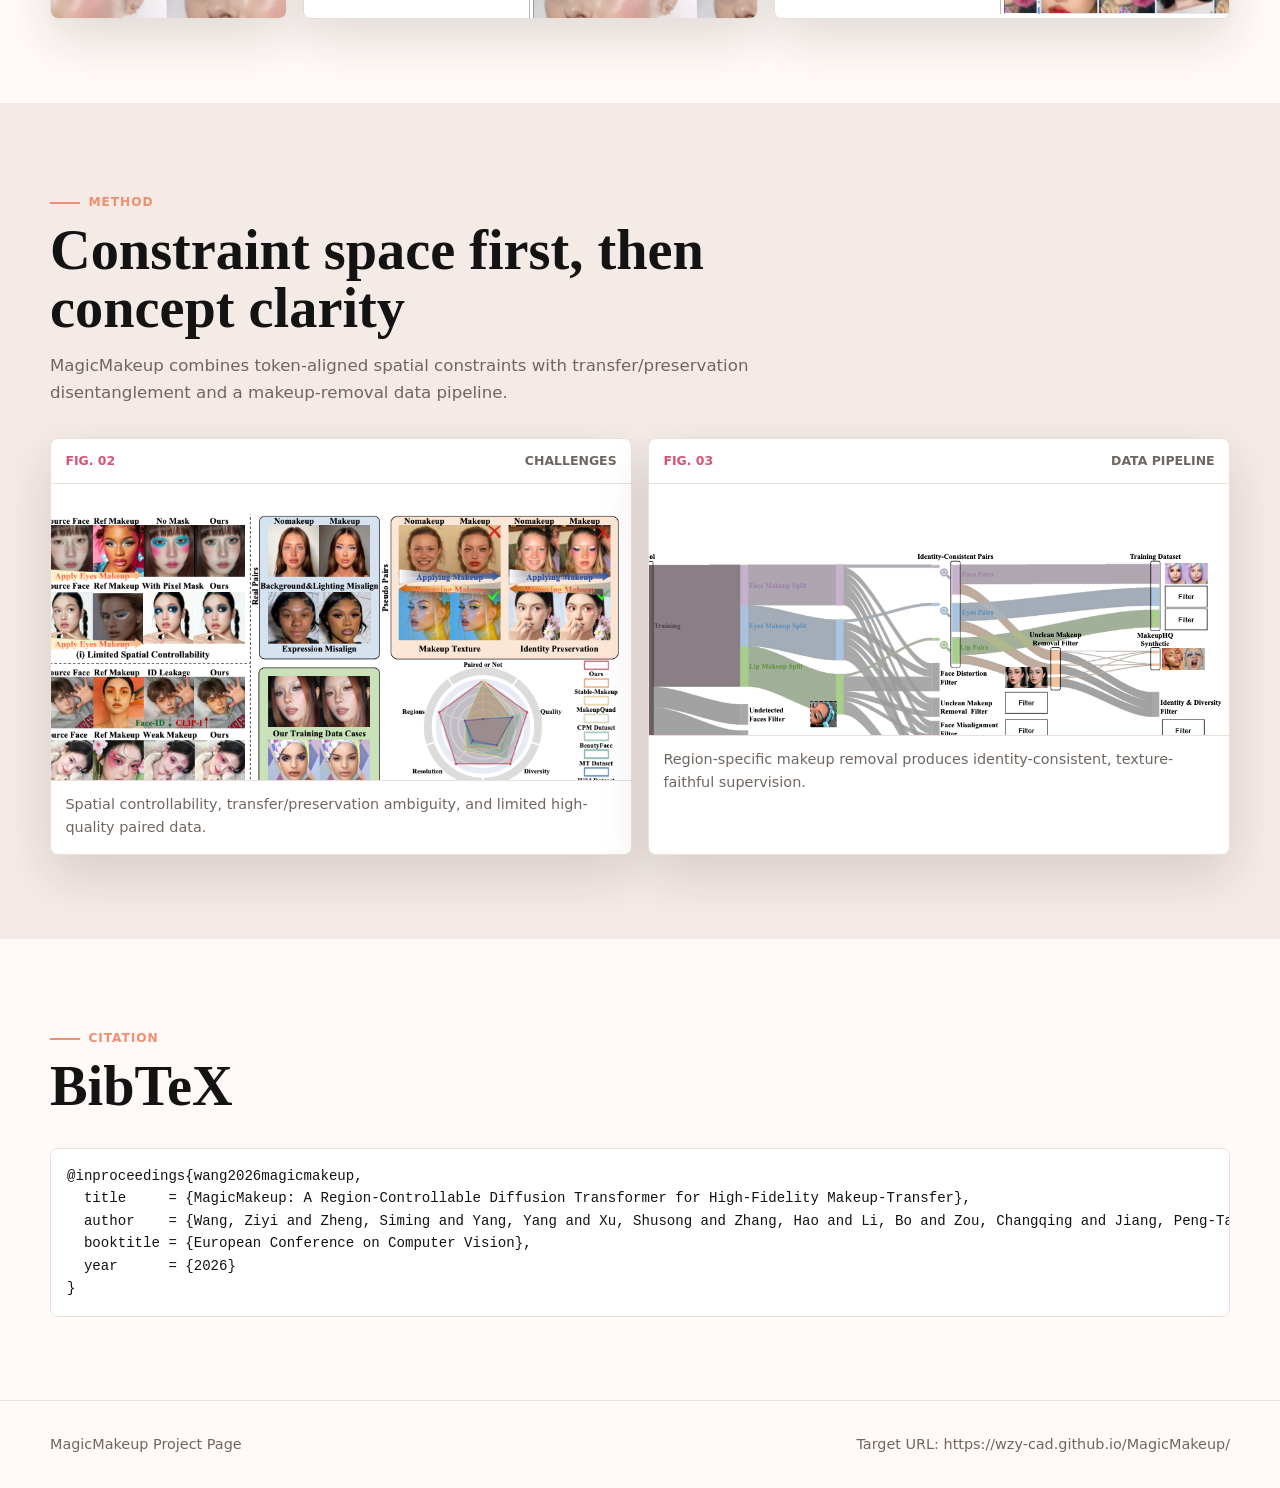
==== commit b71d0be5: "Add interactive result comparisons" ====
--- a/docs/index.html
+++ b/docs/index.html
@@ -107,29 +107,53 @@
               <h3>Full-Face Makeup</h3>
             </div>
             <div class="paired-grid">
-              <article class="paired-card">
-                <figure><span>Reference</span><img src="assets/images/full-face-transfer.png" alt="Full-face reference"></figure>
-                <figure><span>Result</span><img src="assets/images/comparison.png" alt="Full-face makeup result"></figure>
-              </article>
-              <article class="paired-card">
-                <figure><span>Reference</span><img src="assets/images/supp-comparison.png" alt="Full-face reference"></figure>
-                <figure><span>Result</span><img src="assets/images/region-transfer.png" alt="Full-face makeup result"></figure>
-              </article>
-              <article class="paired-card">
-                <figure><span>Reference</span><img src="assets/images/ablation.png" alt="Full-face reference"></figure>
-                <figure><span>Result</span><img src="assets/images/full-face-transfer.png" alt="Full-face makeup result"></figure>
-              </article>
-              <article class="paired-card">
-                <figure><span>Reference</span><img src="assets/images/teaser.png" alt="Full-face reference"></figure>
-                <figure><span>Result</span><img src="assets/images/comparison.png" alt="Full-face makeup result"></figure>
-              </article>
-              <article class="paired-card">
-                <figure><span>Reference</span><img src="assets/images/challenges.png" alt="Full-face reference"></figure>
-                <figure><span>Result</span><img src="assets/images/supp-comparison.png" alt="Full-face makeup result"></figure>
-              </article>
-              <article class="paired-card">
-                <figure><span>Reference</span><img src="assets/images/data-pipeline.png" alt="Full-face reference"></figure>
-                <figure><span>Result</span><img src="assets/images/region-transfer.png" alt="Full-face makeup result"></figure>
+              <article class="paired-card paired-card--slider" data-compare-tile>
+                <div class="compare-viewer compare-viewer--full" data-compare-viewer tabindex="0" role="slider" aria-valuemin="0" aria-valuemax="100" aria-valuenow="50" aria-label="Full-face makeup comparison split">
+                  <img src="assets/images/full-face-transfer.png" alt="Full-face reference">
+                  <img class="compare-viewer__after" src="assets/images/comparison.png" alt="Full-face makeup result">
+                  <div class="compare-labels"><span>Reference</span><span>Result</span></div>
+                  <div class="compare-viewer__line" aria-hidden="true"><span class="compare-viewer__handle"></span></div>
+                </div>
+              </article>
+              <article class="paired-card paired-card--slider" data-compare-tile>
+                <div class="compare-viewer compare-viewer--full" data-compare-viewer tabindex="0" role="slider" aria-valuemin="0" aria-valuemax="100" aria-valuenow="50" aria-label="Full-face makeup comparison split">
+                  <img src="assets/images/supp-comparison.png" alt="Full-face reference">
+                  <img class="compare-viewer__after" src="assets/images/region-transfer.png" alt="Full-face makeup result">
+                  <div class="compare-labels"><span>Reference</span><span>Result</span></div>
+                  <div class="compare-viewer__line" aria-hidden="true"><span class="compare-viewer__handle"></span></div>
+                </div>
+              </article>
+              <article class="paired-card paired-card--slider" data-compare-tile>
+                <div class="compare-viewer compare-viewer--full" data-compare-viewer tabindex="0" role="slider" aria-valuemin="0" aria-valuemax="100" aria-valuenow="50" aria-label="Full-face makeup comparison split">
+                  <img src="assets/images/ablation.png" alt="Full-face reference">
+                  <img class="compare-viewer__after" src="assets/images/full-face-transfer.png" alt="Full-face makeup result">
+                  <div class="compare-labels"><span>Reference</span><span>Result</span></div>
+                  <div class="compare-viewer__line" aria-hidden="true"><span class="compare-viewer__handle"></span></div>
+                </div>
+              </article>
+              <article class="paired-card paired-card--slider" data-compare-tile>
+                <div class="compare-viewer compare-viewer--full" data-compare-viewer tabindex="0" role="slider" aria-valuemin="0" aria-valuemax="100" aria-valuenow="50" aria-label="Full-face makeup comparison split">
+                  <img src="assets/images/teaser.png" alt="Full-face reference">
+                  <img class="compare-viewer__after" src="assets/images/comparison.png" alt="Full-face makeup result">
+                  <div class="compare-labels"><span>Reference</span><span>Result</span></div>
+                  <div class="compare-viewer__line" aria-hidden="true"><span class="compare-viewer__handle"></span></div>
+                </div>
+              </article>
+              <article class="paired-card paired-card--slider" data-compare-tile>
+                <div class="compare-viewer compare-viewer--full" data-compare-viewer tabindex="0" role="slider" aria-valuemin="0" aria-valuemax="100" aria-valuenow="50" aria-label="Full-face makeup comparison split">
+                  <img src="assets/images/challenges.png" alt="Full-face reference">
+                  <img class="compare-viewer__after" src="assets/images/supp-comparison.png" alt="Full-face makeup result">
+                  <div class="compare-labels"><span>Reference</span><span>Result</span></div>
+                  <div class="compare-viewer__line" aria-hidden="true"><span class="compare-viewer__handle"></span></div>
+                </div>
+              </article>
+              <article class="paired-card paired-card--slider" data-compare-tile>
+                <div class="compare-viewer compare-viewer--full" data-compare-viewer tabindex="0" role="slider" aria-valuemin="0" aria-valuemax="100" aria-valuenow="50" aria-label="Full-face makeup comparison split">
+                  <img src="assets/images/data-pipeline.png" alt="Full-face reference">
+                  <img class="compare-viewer__after" src="assets/images/region-transfer.png" alt="Full-face makeup result">
+                  <div class="compare-labels"><span>Reference</span><span>Result</span></div>
+                  <div class="compare-viewer__line" aria-hidden="true"><span class="compare-viewer__handle"></span></div>
+                </div>
               </article>
             </div>
           </div>
@@ -139,76 +163,76 @@
               <h3>Regional Transfer</h3>
             </div>
             <div class="regional-grid">
-              <article class="regional-card">
-                <div class="regional-card__refs">
-                  <h4>Reference</h4>
-                  <img src="assets/images/full-face-transfer.png" alt="Regional reference">
-                  <img src="assets/images/supp-comparison.png" alt="Regional reference">
-                  <img src="assets/images/ablation.png" alt="Regional reference">
-                </div>
-                <figure class="regional-card__output">
-                  <h4>Output</h4>
-                  <img src="assets/images/region-transfer.png" alt="Regional transfer output">
-                </figure>
-              </article>
-              <article class="regional-card">
-                <div class="regional-card__refs">
-                  <h4>Reference</h4>
-                  <img src="assets/images/teaser.png" alt="Regional reference">
-                  <img src="assets/images/comparison.png" alt="Regional reference">
-                  <img src="assets/images/full-face-transfer.png" alt="Regional reference">
-                </div>
-                <figure class="regional-card__output">
-                  <h4>Output</h4>
-                  <img src="assets/images/supp-comparison.png" alt="Regional transfer output">
-                </figure>
-              </article>
-              <article class="regional-card">
-                <div class="regional-card__refs">
-                  <h4>Reference</h4>
-                  <img src="assets/images/challenges.png" alt="Regional reference">
-                  <img src="assets/images/data-pipeline.png" alt="Regional reference">
-                  <img src="assets/images/region-transfer.png" alt="Regional reference">
-                </div>
-                <figure class="regional-card__output">
-                  <h4>Output</h4>
-                  <img src="assets/images/full-face-transfer.png" alt="Regional transfer output">
-                </figure>
-              </article>
-              <article class="regional-card">
-                <div class="regional-card__refs">
-                  <h4>Reference</h4>
-                  <img src="assets/images/supp-comparison.png" alt="Regional reference">
-                  <img src="assets/images/ablation.png" alt="Regional reference">
-                  <img src="assets/images/comparison.png" alt="Regional reference">
-                </div>
-                <figure class="regional-card__output">
-                  <h4>Output</h4>
-                  <img src="assets/images/teaser.png" alt="Regional transfer output">
-                </figure>
-              </article>
-              <article class="regional-card">
-                <div class="regional-card__refs">
-                  <h4>Reference</h4>
-                  <img src="assets/images/data-pipeline.png" alt="Regional reference">
-                  <img src="assets/images/full-face-transfer.png" alt="Regional reference">
-                  <img src="assets/images/region-transfer.png" alt="Regional reference">
-                </div>
-                <figure class="regional-card__output">
-                  <h4>Output</h4>
-                  <img src="assets/images/comparison.png" alt="Regional transfer output">
-                </figure>
-              </article>
-              <article class="regional-card">
-                <div class="regional-card__refs">
-                  <h4>Reference</h4>
-                  <img src="assets/images/teaser.png" alt="Regional reference">
-                  <img src="assets/images/ablation.png" alt="Regional reference">
-                  <img src="assets/images/challenges.png" alt="Regional reference">
-                </div>
-                <figure class="regional-card__output">
-                  <h4>Output</h4>
-                  <img src="assets/images/region-transfer.png" alt="Regional transfer output">
+              <article class="regional-card" data-regional-card>
+                <div class="regional-card__refs">
+                  <h4>Reference</h4>
+                  <button class="regional-option is-active" type="button" data-regional-option data-output-src="assets/images/region-transfer.png" aria-label="Regional reference option 1"><img src="assets/images/full-face-transfer.png" alt=""></button>
+                  <button class="regional-option" type="button" data-regional-option data-output-src="assets/images/comparison.png" aria-label="Regional reference option 2"><img src="assets/images/supp-comparison.png" alt=""></button>
+                  <button class="regional-option" type="button" data-regional-option data-output-src="assets/images/full-face-transfer.png" aria-label="Regional reference option 3"><img src="assets/images/ablation.png" alt=""></button>
+                </div>
+                <figure class="regional-card__output">
+                  <h4>Output</h4>
+                  <img data-regional-output src="assets/images/region-transfer.png" alt="Regional transfer output">
+                </figure>
+              </article>
+              <article class="regional-card" data-regional-card>
+                <div class="regional-card__refs">
+                  <h4>Reference</h4>
+                  <button class="regional-option is-active" type="button" data-regional-option data-output-src="assets/images/supp-comparison.png" aria-label="Regional reference option 1"><img src="assets/images/teaser.png" alt=""></button>
+                  <button class="regional-option" type="button" data-regional-option data-output-src="assets/images/region-transfer.png" aria-label="Regional reference option 2"><img src="assets/images/comparison.png" alt=""></button>
+                  <button class="regional-option" type="button" data-regional-option data-output-src="assets/images/ablation.png" aria-label="Regional reference option 3"><img src="assets/images/full-face-transfer.png" alt=""></button>
+                </div>
+                <figure class="regional-card__output">
+                  <h4>Output</h4>
+                  <img data-regional-output src="assets/images/supp-comparison.png" alt="Regional transfer output">
+                </figure>
+              </article>
+              <article class="regional-card" data-regional-card>
+                <div class="regional-card__refs">
+                  <h4>Reference</h4>
+                  <button class="regional-option is-active" type="button" data-regional-option data-output-src="assets/images/full-face-transfer.png" aria-label="Regional reference option 1"><img src="assets/images/challenges.png" alt=""></button>
+                  <button class="regional-option" type="button" data-regional-option data-output-src="assets/images/comparison.png" aria-label="Regional reference option 2"><img src="assets/images/data-pipeline.png" alt=""></button>
+                  <button class="regional-option" type="button" data-regional-option data-output-src="assets/images/supp-comparison.png" aria-label="Regional reference option 3"><img src="assets/images/region-transfer.png" alt=""></button>
+                </div>
+                <figure class="regional-card__output">
+                  <h4>Output</h4>
+                  <img data-regional-output src="assets/images/full-face-transfer.png" alt="Regional transfer output">
+                </figure>
+              </article>
+              <article class="regional-card" data-regional-card>
+                <div class="regional-card__refs">
+                  <h4>Reference</h4>
+                  <button class="regional-option is-active" type="button" data-regional-option data-output-src="assets/images/teaser.png" aria-label="Regional reference option 1"><img src="assets/images/supp-comparison.png" alt=""></button>
+                  <button class="regional-option" type="button" data-regional-option data-output-src="assets/images/full-face-transfer.png" aria-label="Regional reference option 2"><img src="assets/images/ablation.png" alt=""></button>
+                  <button class="regional-option" type="button" data-regional-option data-output-src="assets/images/region-transfer.png" aria-label="Regional reference option 3"><img src="assets/images/comparison.png" alt=""></button>
+                </div>
+                <figure class="regional-card__output">
+                  <h4>Output</h4>
+                  <img data-regional-output src="assets/images/teaser.png" alt="Regional transfer output">
+                </figure>
+              </article>
+              <article class="regional-card" data-regional-card>
+                <div class="regional-card__refs">
+                  <h4>Reference</h4>
+                  <button class="regional-option is-active" type="button" data-regional-option data-output-src="assets/images/comparison.png" aria-label="Regional reference option 1"><img src="assets/images/data-pipeline.png" alt=""></button>
+                  <button class="regional-option" type="button" data-regional-option data-output-src="assets/images/supp-comparison.png" aria-label="Regional reference option 2"><img src="assets/images/full-face-transfer.png" alt=""></button>
+                  <button class="regional-option" type="button" data-regional-option data-output-src="assets/images/ablation.png" aria-label="Regional reference option 3"><img src="assets/images/region-transfer.png" alt=""></button>
+                </div>
+                <figure class="regional-card__output">
+                  <h4>Output</h4>
+                  <img data-regional-output src="assets/images/comparison.png" alt="Regional transfer output">
+                </figure>
+              </article>
+              <article class="regional-card" data-regional-card>
+                <div class="regional-card__refs">
+                  <h4>Reference</h4>
+                  <button class="regional-option is-active" type="button" data-regional-option data-output-src="assets/images/region-transfer.png" aria-label="Regional reference option 1"><img src="assets/images/teaser.png" alt=""></button>
+                  <button class="regional-option" type="button" data-regional-option data-output-src="assets/images/comparison.png" aria-label="Regional reference option 2"><img src="assets/images/ablation.png" alt=""></button>
+                  <button class="regional-option" type="button" data-regional-option data-output-src="assets/images/supp-comparison.png" aria-label="Regional reference option 3"><img src="assets/images/challenges.png" alt=""></button>
+                </div>
+                <figure class="regional-card__output">
+                  <h4>Output</h4>
+                  <img data-regional-output src="assets/images/region-transfer.png" alt="Regional transfer output">
                 </figure>
               </article>
             </div>
@@ -237,18 +261,18 @@
                   <div class="compare-viewer" data-compare-viewer>
                     <img src="assets/images/teaser.png" alt="Original image">
                     <img class="compare-viewer__after" data-after-img src="assets/images/comparison.png" alt="Baseline result">
-                    <div class="compare-viewer__line" aria-hidden="true"></div>
-                  </div>
-                  <input class="compare-range" data-compare-range type="range" min="0" max="100" value="50" aria-label="Baseline comparison split">
+                    <div class="compare-labels"><span>Original</span><span data-after-label>SHMT</span></div>
+                    <div class="compare-viewer__line" aria-hidden="true"><span class="compare-viewer__handle"></span></div>
+                  </div>
                 </div>
                 <div class="compare-tile" data-compare-tile>
                   <div class="compare-tile__head"><span>Original / <b>Ours</b></span></div>
                   <div class="compare-viewer" data-compare-viewer>
                     <img src="assets/images/teaser.png" alt="Original image">
                     <img class="compare-viewer__after" src="assets/images/region-transfer.png" alt="MagicMakeup result">
-                    <div class="compare-viewer__line" aria-hidden="true"></div>
-                  </div>
-                  <input class="compare-range" data-compare-range type="range" min="0" max="100" value="50" aria-label="Ours comparison split">
+                    <div class="compare-labels"><span>Original</span><span>Ours</span></div>
+                    <div class="compare-viewer__line" aria-hidden="true"><span class="compare-viewer__handle"></span></div>
+                  </div>
                 </div>
               </article>
               <article class="comparison-row">
@@ -269,18 +293,18 @@
                   <div class="compare-viewer" data-compare-viewer>
                     <img src="assets/images/full-face-transfer.png" alt="Original image">
                     <img class="compare-viewer__after" data-after-img src="assets/images/supp-comparison.png" alt="Baseline result">
-                    <div class="compare-viewer__line" aria-hidden="true"></div>
-                  </div>
-                  <input class="compare-range" data-compare-range type="range" min="0" max="100" value="50" aria-label="Baseline comparison split">
+                    <div class="compare-labels"><span>Original</span><span data-after-label>MAD</span></div>
+                    <div class="compare-viewer__line" aria-hidden="true"><span class="compare-viewer__handle"></span></div>
+                  </div>
                 </div>
                 <div class="compare-tile" data-compare-tile>
                   <div class="compare-tile__head"><span>Original / <b>Ours</b></span></div>
                   <div class="compare-viewer" data-compare-viewer>
                     <img src="assets/images/full-face-transfer.png" alt="Original image">
                     <img class="compare-viewer__after" src="assets/images/region-transfer.png" alt="MagicMakeup result">
-                    <div class="compare-viewer__line" aria-hidden="true"></div>
-                  </div>
-                  <input class="compare-range" data-compare-range type="range" min="0" max="100" value="50" aria-label="Ours comparison split">
+                    <div class="compare-labels"><span>Original</span><span>Ours</span></div>
+                    <div class="compare-viewer__line" aria-hidden="true"><span class="compare-viewer__handle"></span></div>
+                  </div>
                 </div>
               </article>
               <article class="comparison-row">
@@ -301,18 +325,18 @@
                   <div class="compare-viewer" data-compare-viewer>
                     <img src="assets/images/teaser.png" alt="Original image">
                     <img class="compare-viewer__after" data-after-img src="assets/images/ablation.png" alt="Baseline result">
-                    <div class="compare-viewer__line" aria-hidden="true"></div>
-                  </div>
-                  <input class="compare-range" data-compare-range type="range" min="0" max="100" value="50" aria-label="Baseline comparison split">
+                    <div class="compare-labels"><span>Original</span><span data-after-label>Stable-Makeup</span></div>
+                    <div class="compare-viewer__line" aria-hidden="true"><span class="compare-viewer__handle"></span></div>
+                  </div>
                 </div>
                 <div class="compare-tile" data-compare-tile>
                   <div class="compare-tile__head"><span>Original / <b>Ours</b></span></div>
                   <div class="compare-viewer" data-compare-viewer>
                     <img src="assets/images/teaser.png" alt="Original image">
                     <img class="compare-viewer__after" src="assets/images/region-transfer.png" alt="MagicMakeup result">
-                    <div class="compare-viewer__line" aria-hidden="true"></div>
-                  </div>
-                  <input class="compare-range" data-compare-range type="range" min="0" max="100" value="50" aria-label="Ours comparison split">
+                    <div class="compare-labels"><span>Original</span><span>Ours</span></div>
+                    <div class="compare-viewer__line" aria-hidden="true"><span class="compare-viewer__handle"></span></div>
+                  </div>
                 </div>
               </article>
             </div>
--- a/docs/assets/css/site.css
+++ b/docs/assets/css/site.css
@@ -629,14 +629,20 @@
 }
 
 .paired-card {
-  display: grid;
-  grid-template-columns: repeat(2, minmax(0, 1fr));
-  gap: 0.35rem;
   overflow: hidden;
   border: 1px solid var(--line);
   border-radius: var(--radius);
   background: white;
   box-shadow: var(--shadow);
+}
+
+.paired-card--slider {
+  display: block;
+}
+
+.paired-card--slider .compare-viewer {
+  aspect-ratio: 1.62 / 1;
+  min-height: 310px;
 }
 
 .paired-card figure,
@@ -705,11 +711,34 @@
   gap: 0.55rem;
 }
 
-.regional-card__refs img {
+.regional-option {
+  display: block;
+  width: 100%;
+  border: 6px solid #eee7e3;
+  border-radius: 2px;
+  padding: 0;
+  background: #eee7e3;
+  cursor: pointer;
+  transition: border-color 160ms ease, box-shadow 160ms ease, transform 160ms ease;
+}
+
+.regional-option:hover,
+.regional-option:focus-visible,
+.regional-option.is-active {
+  border-color: var(--rose);
+  box-shadow: 0 10px 24px rgba(216, 83, 118, 0.18);
+  transform: translateY(-1px);
+}
+
+.regional-option:focus-visible {
+  outline: 3px solid rgba(39, 139, 131, 0.38);
+  outline-offset: 3px;
+}
+
+.regional-option img {
   width: 100%;
   aspect-ratio: 1 / 1;
   object-fit: cover;
-  border: 6px solid #eee7e3;
 }
 
 .regional-card__output {
@@ -722,6 +751,7 @@
   width: 100%;
   height: 100%;
   object-fit: cover;
+  transition: opacity 150ms ease;
 }
 
 .comparison-rows {
@@ -780,12 +810,6 @@
   aspect-ratio: 1.22 / 1;
 }
 
-.compare-tile .compare-range {
-  display: block;
-  width: calc(100% - 1.4rem);
-  margin: 0.7rem;
-}
-
 .result-gallery {
   display: grid;
   grid-template-columns: repeat(2, minmax(0, 1fr));
@@ -876,6 +900,14 @@
   min-height: 360px;
   overflow: hidden;
   background: #f7f0ed;
+  cursor: ew-resize;
+  touch-action: none;
+  user-select: none;
+}
+
+.compare-viewer:focus-visible {
+  outline: 3px solid var(--teal);
+  outline-offset: 3px;
 }
 
 .compare-viewer img {
@@ -884,6 +916,7 @@
   width: 100%;
   height: 100%;
   object-fit: cover;
+  pointer-events: none;
 }
 
 .compare-viewer__after {
@@ -899,21 +932,42 @@
   background: white;
   box-shadow: 0 0 0 1px rgba(20, 19, 19, 0.28);
   transform: translateX(-1px);
-}
-
-.compare-viewer__line::after {
-  content: "";
+  pointer-events: none;
+}
+
+.compare-viewer__handle {
   position: absolute;
   left: 50%;
   top: 50%;
-  width: 44px;
-  height: 44px;
-  border: 2px solid white;
+  width: 54px;
+  height: 54px;
+  border: 3px solid #1769c2;
   border-radius: 50%;
-  background:
-    linear-gradient(90deg, transparent 42%, white 42% 58%, transparent 58%),
-    rgba(20, 19, 19, 0.62);
+  background: rgba(255, 250, 247, 0.96);
+  box-shadow: 0 6px 18px rgba(20, 19, 19, 0.22), inset 0 0 0 3px white;
   transform: translate(-50%, -50%);
+}
+
+.compare-viewer__handle::before,
+.compare-viewer__handle::after {
+  content: "";
+  position: absolute;
+  top: 50%;
+  width: 12px;
+  height: 12px;
+  border-top: 3px solid var(--ink);
+}
+
+.compare-viewer__handle::before {
+  left: 16px;
+  border-left: 3px solid var(--ink);
+  transform: translateY(-50%) rotate(-45deg);
+}
+
+.compare-viewer__handle::after {
+  right: 16px;
+  border-right: 3px solid var(--ink);
+  transform: translateY(-50%) rotate(45deg);
 }
 
 .compare-labels {
@@ -929,20 +983,14 @@
 .compare-labels span {
   max-width: 44%;
   border-radius: 999px;
-  padding: 0.25rem 0.58rem;
+  padding: 0.36rem 0.7rem;
   background: rgba(255, 255, 255, 0.9);
   color: var(--ink);
-  font-size: 0.78rem;
+  font-size: 0.8rem;
   font-weight: 820;
   white-space: nowrap;
   overflow: hidden;
   text-overflow: ellipsis;
-}
-
-.compare-range {
-  width: calc(100% - 1.8rem);
-  margin: 0.85rem 0.9rem 1rem;
-  accent-color: var(--rose);
 }
 
 .control-grid {
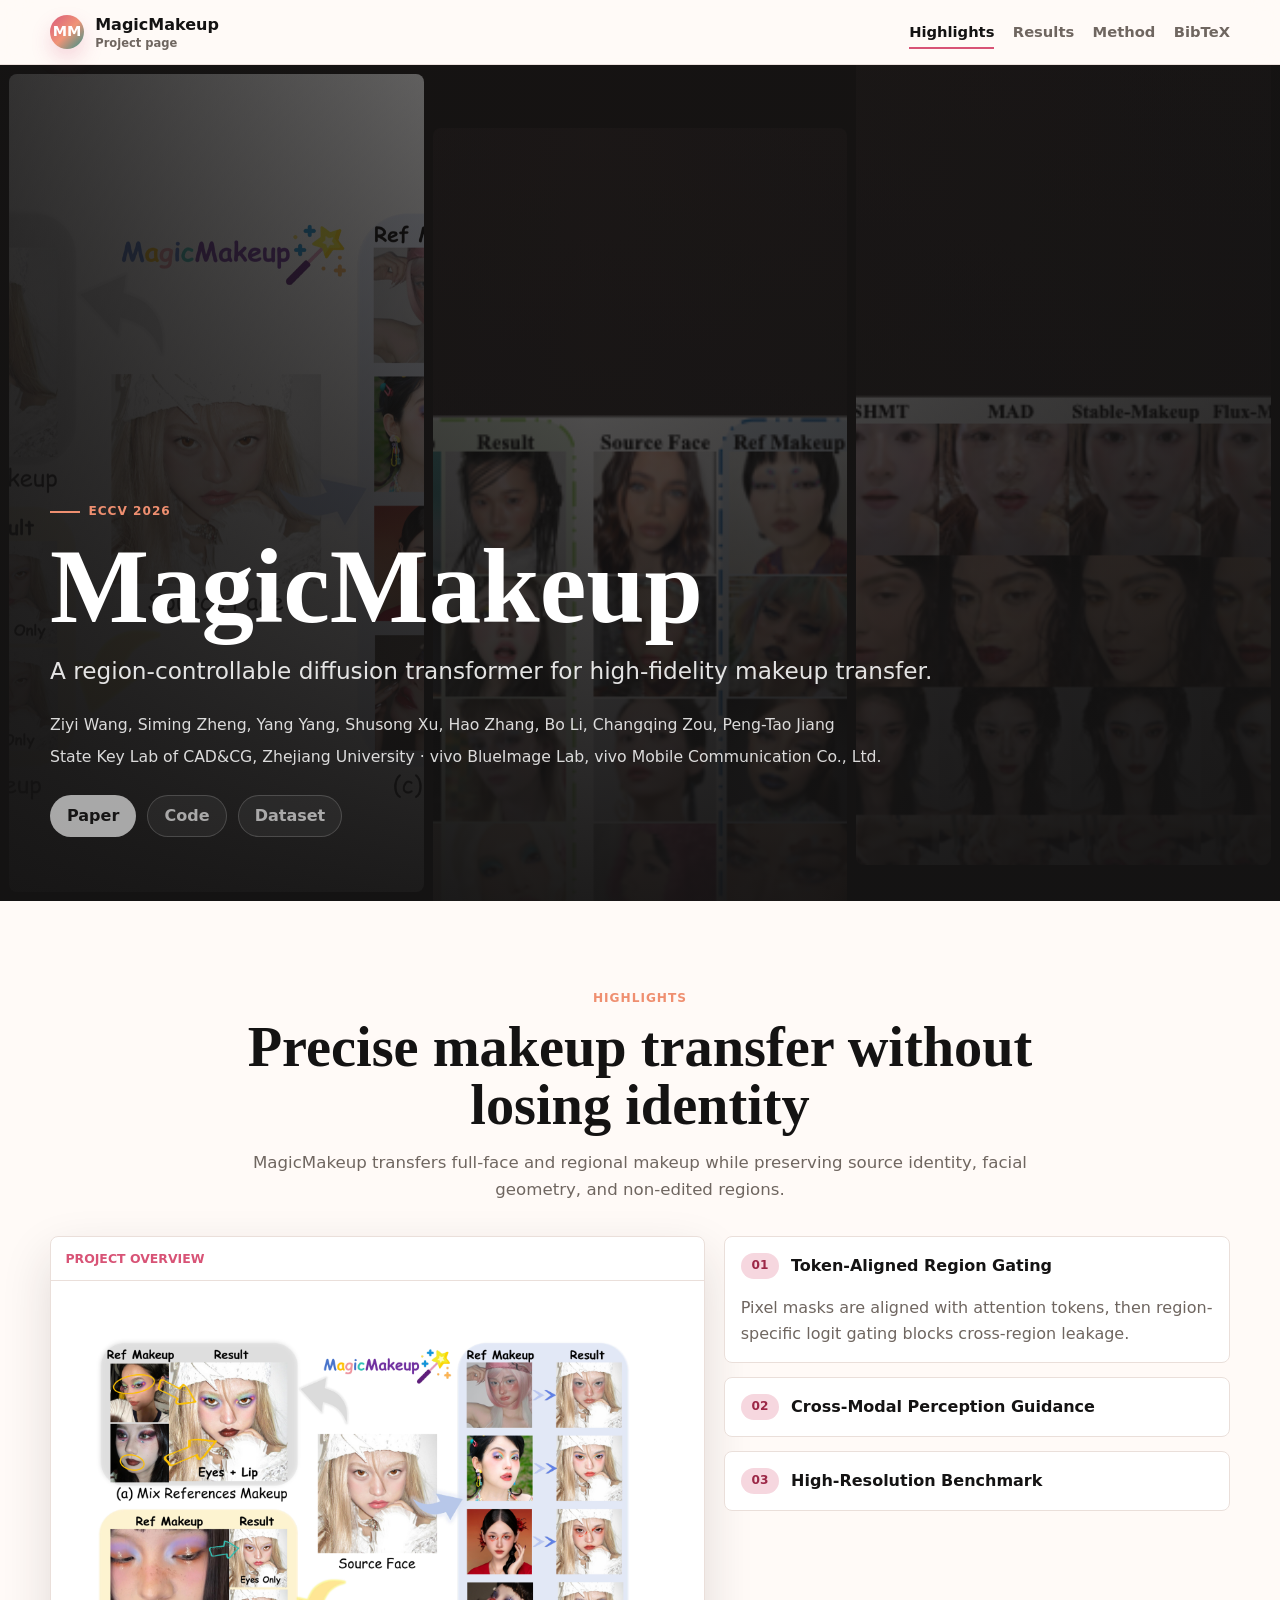
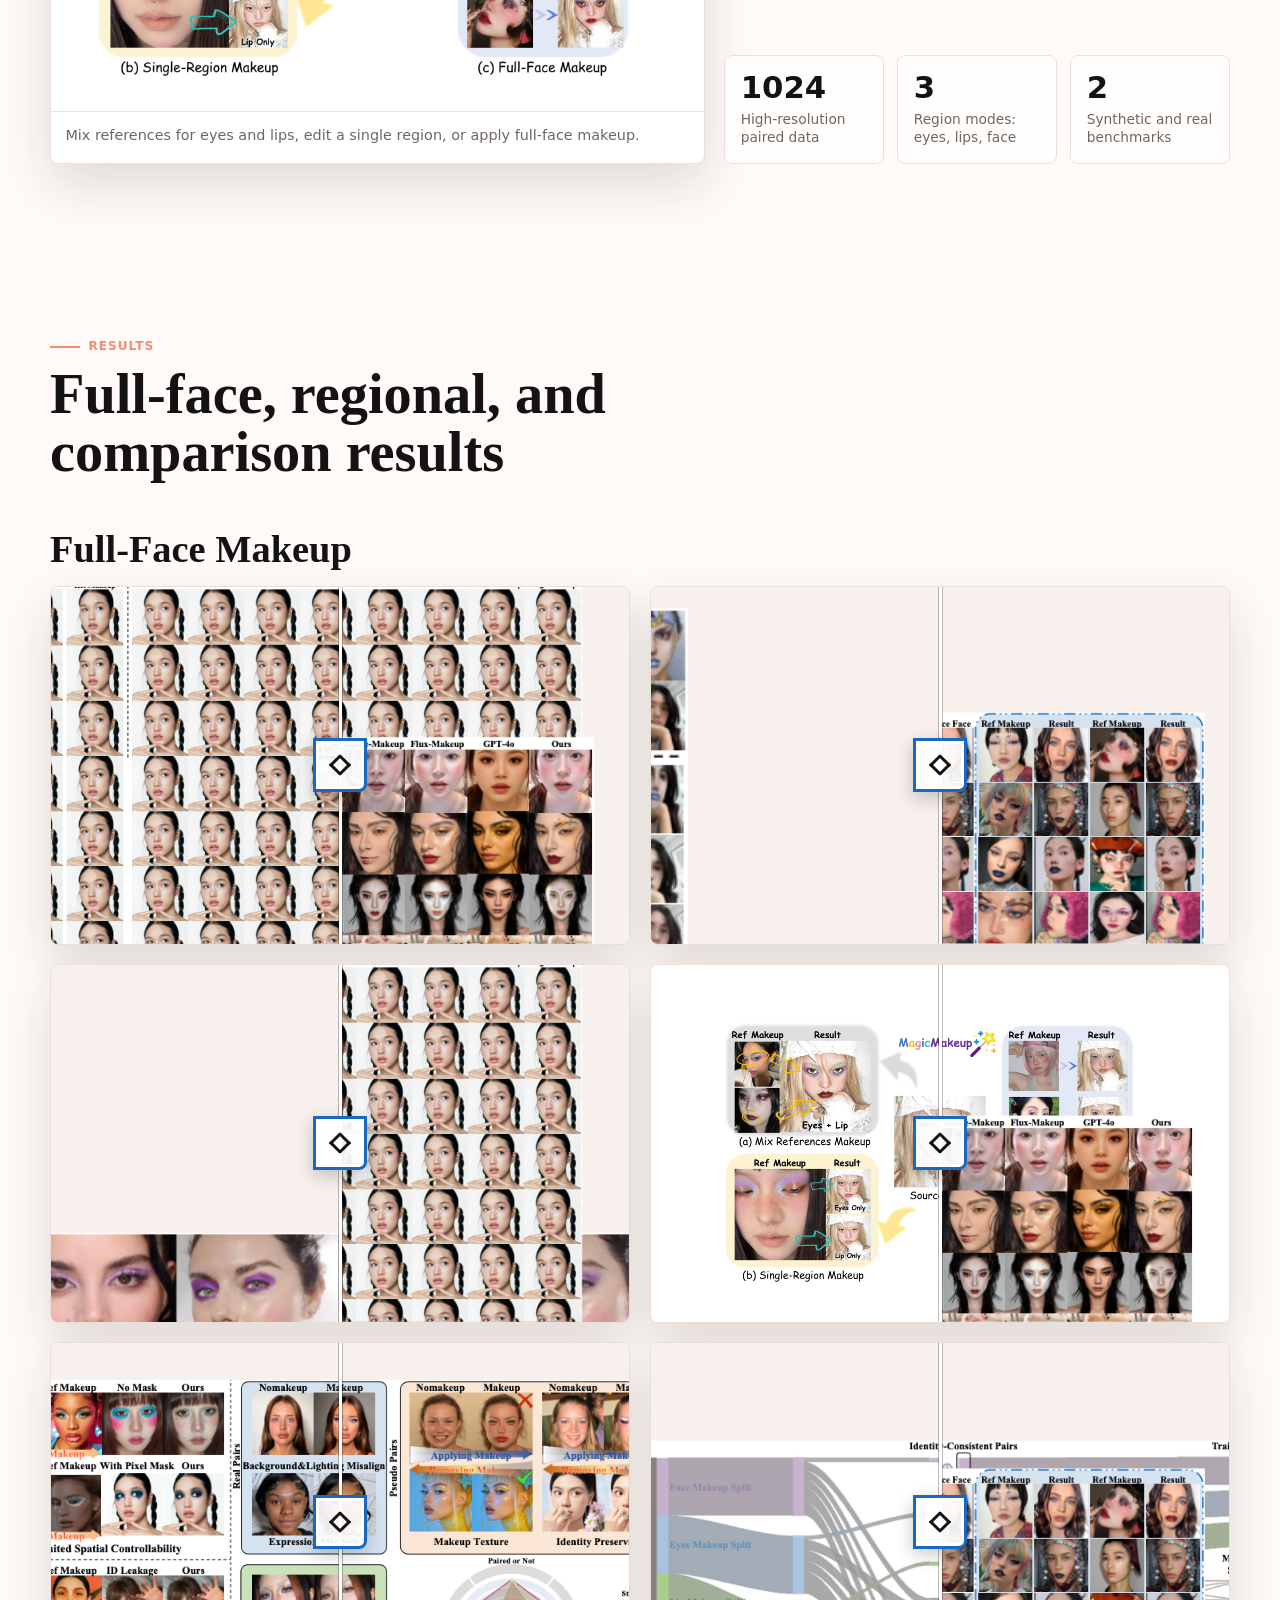
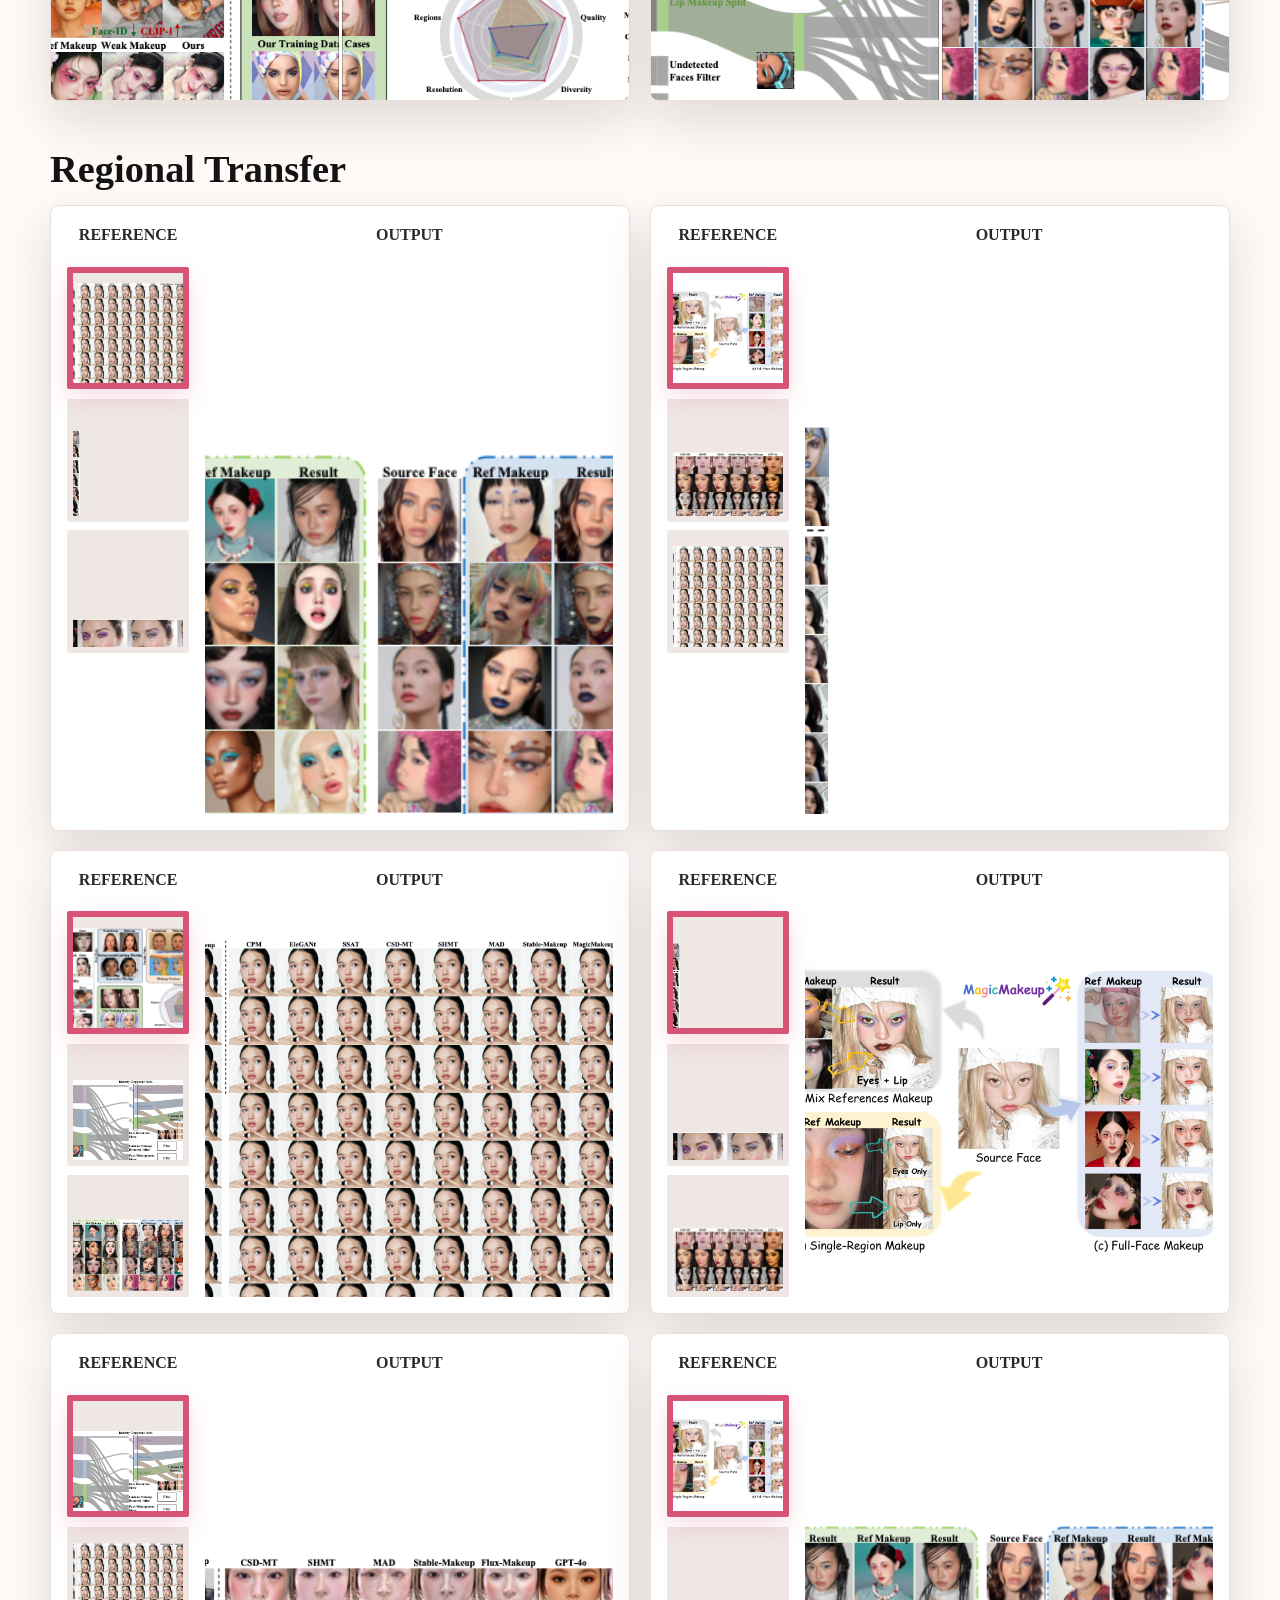
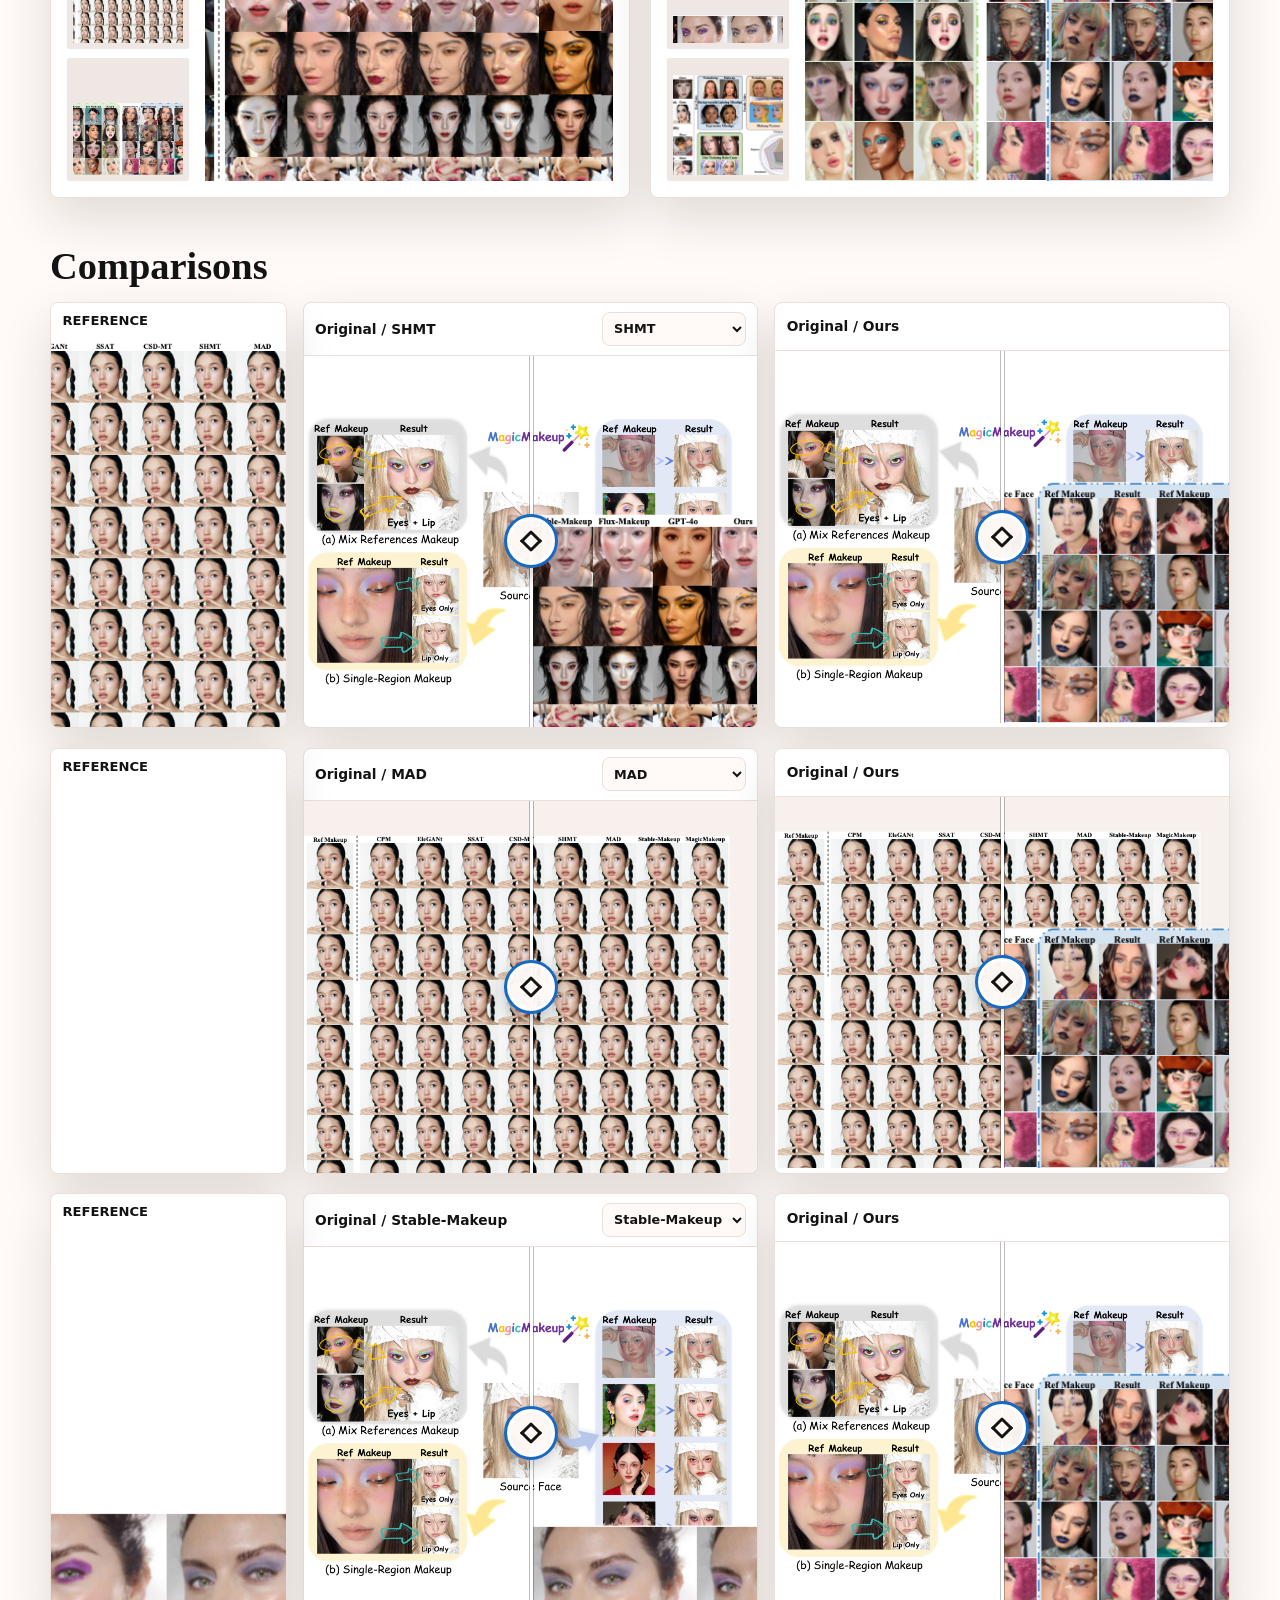
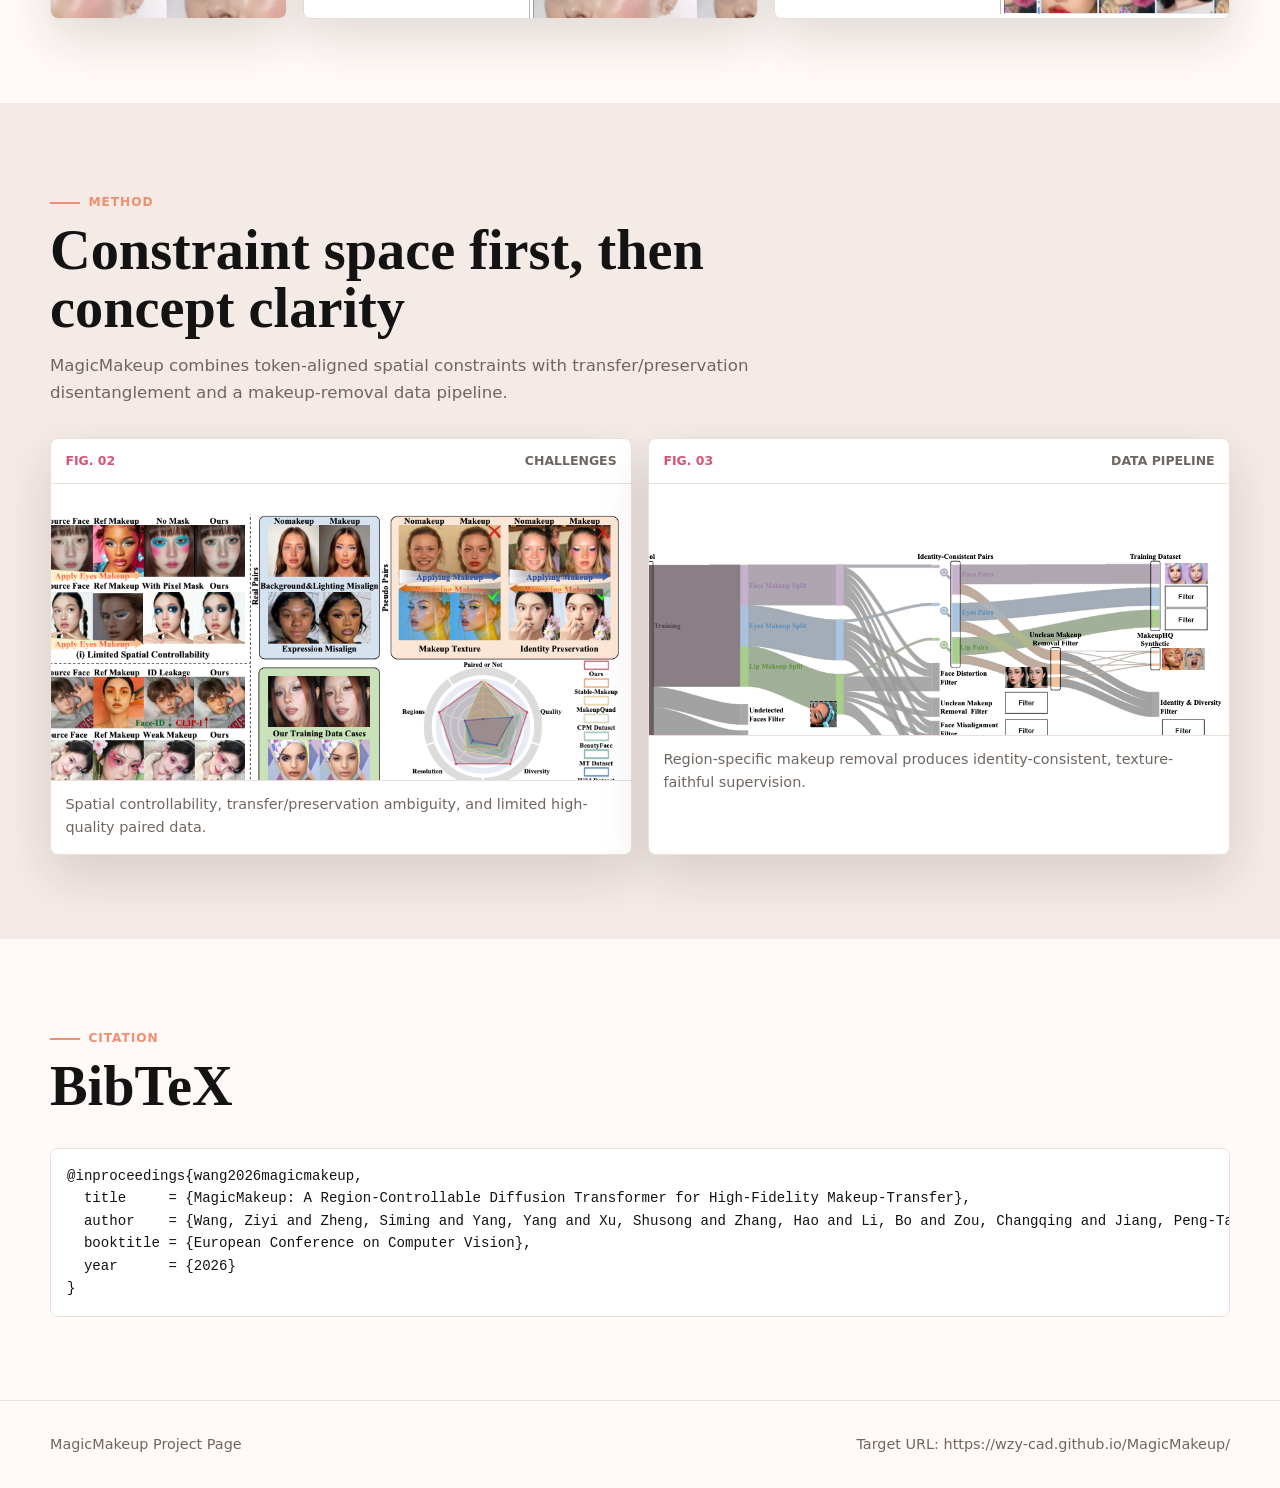
==== commit 6817b4df: "Tidy comparison slider overlays" ====
--- a/docs/index.html
+++ b/docs/index.html
@@ -111,48 +111,48 @@
                 <div class="compare-viewer compare-viewer--full" data-compare-viewer tabindex="0" role="slider" aria-valuemin="0" aria-valuemax="100" aria-valuenow="50" aria-label="Full-face makeup comparison split">
                   <img src="assets/images/full-face-transfer.png" alt="Full-face reference">
                   <img class="compare-viewer__after" src="assets/images/comparison.png" alt="Full-face makeup result">
-                  <div class="compare-labels"><span>Reference</span><span>Result</span></div>
-                  <div class="compare-viewer__line" aria-hidden="true"><span class="compare-viewer__handle"></span></div>
+                  <div class="compare-viewer__line" aria-hidden="true"></div>
+                  <span class="compare-viewer__handle" aria-hidden="true"></span>
                 </div>
               </article>
               <article class="paired-card paired-card--slider" data-compare-tile>
                 <div class="compare-viewer compare-viewer--full" data-compare-viewer tabindex="0" role="slider" aria-valuemin="0" aria-valuemax="100" aria-valuenow="50" aria-label="Full-face makeup comparison split">
                   <img src="assets/images/supp-comparison.png" alt="Full-face reference">
                   <img class="compare-viewer__after" src="assets/images/region-transfer.png" alt="Full-face makeup result">
-                  <div class="compare-labels"><span>Reference</span><span>Result</span></div>
-                  <div class="compare-viewer__line" aria-hidden="true"><span class="compare-viewer__handle"></span></div>
+                  <div class="compare-viewer__line" aria-hidden="true"></div>
+                  <span class="compare-viewer__handle" aria-hidden="true"></span>
                 </div>
               </article>
               <article class="paired-card paired-card--slider" data-compare-tile>
                 <div class="compare-viewer compare-viewer--full" data-compare-viewer tabindex="0" role="slider" aria-valuemin="0" aria-valuemax="100" aria-valuenow="50" aria-label="Full-face makeup comparison split">
                   <img src="assets/images/ablation.png" alt="Full-face reference">
                   <img class="compare-viewer__after" src="assets/images/full-face-transfer.png" alt="Full-face makeup result">
-                  <div class="compare-labels"><span>Reference</span><span>Result</span></div>
-                  <div class="compare-viewer__line" aria-hidden="true"><span class="compare-viewer__handle"></span></div>
+                  <div class="compare-viewer__line" aria-hidden="true"></div>
+                  <span class="compare-viewer__handle" aria-hidden="true"></span>
                 </div>
               </article>
               <article class="paired-card paired-card--slider" data-compare-tile>
                 <div class="compare-viewer compare-viewer--full" data-compare-viewer tabindex="0" role="slider" aria-valuemin="0" aria-valuemax="100" aria-valuenow="50" aria-label="Full-face makeup comparison split">
                   <img src="assets/images/teaser.png" alt="Full-face reference">
                   <img class="compare-viewer__after" src="assets/images/comparison.png" alt="Full-face makeup result">
-                  <div class="compare-labels"><span>Reference</span><span>Result</span></div>
-                  <div class="compare-viewer__line" aria-hidden="true"><span class="compare-viewer__handle"></span></div>
+                  <div class="compare-viewer__line" aria-hidden="true"></div>
+                  <span class="compare-viewer__handle" aria-hidden="true"></span>
                 </div>
               </article>
               <article class="paired-card paired-card--slider" data-compare-tile>
                 <div class="compare-viewer compare-viewer--full" data-compare-viewer tabindex="0" role="slider" aria-valuemin="0" aria-valuemax="100" aria-valuenow="50" aria-label="Full-face makeup comparison split">
                   <img src="assets/images/challenges.png" alt="Full-face reference">
                   <img class="compare-viewer__after" src="assets/images/supp-comparison.png" alt="Full-face makeup result">
-                  <div class="compare-labels"><span>Reference</span><span>Result</span></div>
-                  <div class="compare-viewer__line" aria-hidden="true"><span class="compare-viewer__handle"></span></div>
+                  <div class="compare-viewer__line" aria-hidden="true"></div>
+                  <span class="compare-viewer__handle" aria-hidden="true"></span>
                 </div>
               </article>
               <article class="paired-card paired-card--slider" data-compare-tile>
                 <div class="compare-viewer compare-viewer--full" data-compare-viewer tabindex="0" role="slider" aria-valuemin="0" aria-valuemax="100" aria-valuenow="50" aria-label="Full-face makeup comparison split">
                   <img src="assets/images/data-pipeline.png" alt="Full-face reference">
                   <img class="compare-viewer__after" src="assets/images/region-transfer.png" alt="Full-face makeup result">
-                  <div class="compare-labels"><span>Reference</span><span>Result</span></div>
-                  <div class="compare-viewer__line" aria-hidden="true"><span class="compare-viewer__handle"></span></div>
+                  <div class="compare-viewer__line" aria-hidden="true"></div>
+                  <span class="compare-viewer__handle" aria-hidden="true"></span>
                 </div>
               </article>
             </div>
@@ -261,8 +261,8 @@
                   <div class="compare-viewer" data-compare-viewer>
                     <img src="assets/images/teaser.png" alt="Original image">
                     <img class="compare-viewer__after" data-after-img src="assets/images/comparison.png" alt="Baseline result">
-                    <div class="compare-labels"><span>Original</span><span data-after-label>SHMT</span></div>
-                    <div class="compare-viewer__line" aria-hidden="true"><span class="compare-viewer__handle"></span></div>
+                    <div class="compare-viewer__line" aria-hidden="true"></div>
+                  <span class="compare-viewer__handle" aria-hidden="true"></span>
                   </div>
                 </div>
                 <div class="compare-tile" data-compare-tile>
@@ -270,8 +270,8 @@
                   <div class="compare-viewer" data-compare-viewer>
                     <img src="assets/images/teaser.png" alt="Original image">
                     <img class="compare-viewer__after" src="assets/images/region-transfer.png" alt="MagicMakeup result">
-                    <div class="compare-labels"><span>Original</span><span>Ours</span></div>
-                    <div class="compare-viewer__line" aria-hidden="true"><span class="compare-viewer__handle"></span></div>
+                    <div class="compare-viewer__line" aria-hidden="true"></div>
+                  <span class="compare-viewer__handle" aria-hidden="true"></span>
                   </div>
                 </div>
               </article>
@@ -293,8 +293,8 @@
                   <div class="compare-viewer" data-compare-viewer>
                     <img src="assets/images/full-face-transfer.png" alt="Original image">
                     <img class="compare-viewer__after" data-after-img src="assets/images/supp-comparison.png" alt="Baseline result">
-                    <div class="compare-labels"><span>Original</span><span data-after-label>MAD</span></div>
-                    <div class="compare-viewer__line" aria-hidden="true"><span class="compare-viewer__handle"></span></div>
+                    <div class="compare-viewer__line" aria-hidden="true"></div>
+                  <span class="compare-viewer__handle" aria-hidden="true"></span>
                   </div>
                 </div>
                 <div class="compare-tile" data-compare-tile>
@@ -302,8 +302,8 @@
                   <div class="compare-viewer" data-compare-viewer>
                     <img src="assets/images/full-face-transfer.png" alt="Original image">
                     <img class="compare-viewer__after" src="assets/images/region-transfer.png" alt="MagicMakeup result">
-                    <div class="compare-labels"><span>Original</span><span>Ours</span></div>
-                    <div class="compare-viewer__line" aria-hidden="true"><span class="compare-viewer__handle"></span></div>
+                    <div class="compare-viewer__line" aria-hidden="true"></div>
+                  <span class="compare-viewer__handle" aria-hidden="true"></span>
                   </div>
                 </div>
               </article>
@@ -325,8 +325,8 @@
                   <div class="compare-viewer" data-compare-viewer>
                     <img src="assets/images/teaser.png" alt="Original image">
                     <img class="compare-viewer__after" data-after-img src="assets/images/ablation.png" alt="Baseline result">
-                    <div class="compare-labels"><span>Original</span><span data-after-label>Stable-Makeup</span></div>
-                    <div class="compare-viewer__line" aria-hidden="true"><span class="compare-viewer__handle"></span></div>
+                    <div class="compare-viewer__line" aria-hidden="true"></div>
+                  <span class="compare-viewer__handle" aria-hidden="true"></span>
                   </div>
                 </div>
                 <div class="compare-tile" data-compare-tile>
@@ -334,8 +334,8 @@
                   <div class="compare-viewer" data-compare-viewer>
                     <img src="assets/images/teaser.png" alt="Original image">
                     <img class="compare-viewer__after" src="assets/images/region-transfer.png" alt="MagicMakeup result">
-                    <div class="compare-labels"><span>Original</span><span>Ours</span></div>
-                    <div class="compare-viewer__line" aria-hidden="true"><span class="compare-viewer__handle"></span></div>
+                    <div class="compare-viewer__line" aria-hidden="true"></div>
+                  <span class="compare-viewer__handle" aria-hidden="true"></span>
                   </div>
                 </div>
               </article>
--- a/docs/assets/css/site.css
+++ b/docs/assets/css/site.css
@@ -933,19 +933,24 @@
   box-shadow: 0 0 0 1px rgba(20, 19, 19, 0.28);
   transform: translateX(-1px);
   pointer-events: none;
+  z-index: 2;
 }
 
 .compare-viewer__handle {
   position: absolute;
-  left: 50%;
-  top: 50%;
+  left: var(--split);
+  top: 0;
+  bottom: 0;
   width: 54px;
   height: 54px;
+  margin: auto 0;
   border: 3px solid #1769c2;
   border-radius: 50%;
   background: rgba(255, 250, 247, 0.96);
   box-shadow: 0 6px 18px rgba(20, 19, 19, 0.22), inset 0 0 0 3px white;
-  transform: translate(-50%, -50%);
+  transform: translateX(-50%);
+  pointer-events: none;
+  z-index: 3;
 }
 
 .compare-viewer__handle::before,
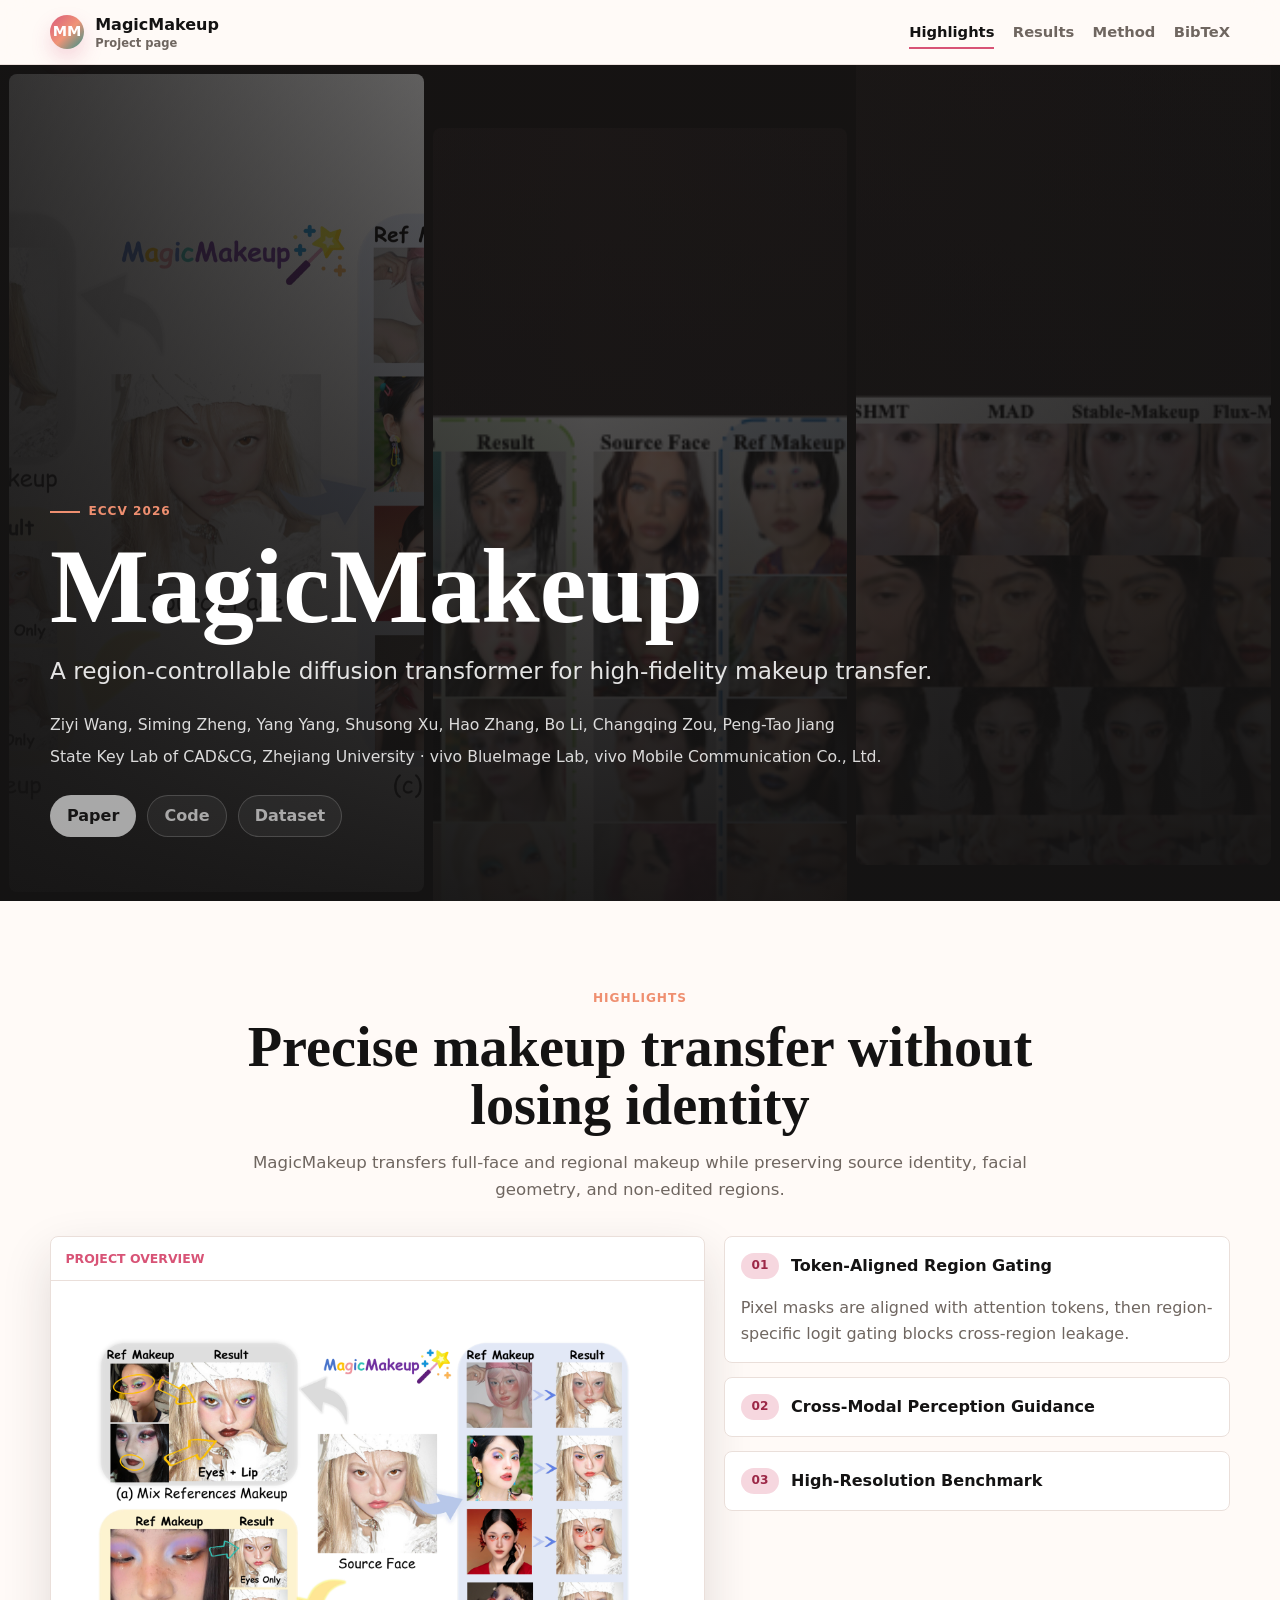
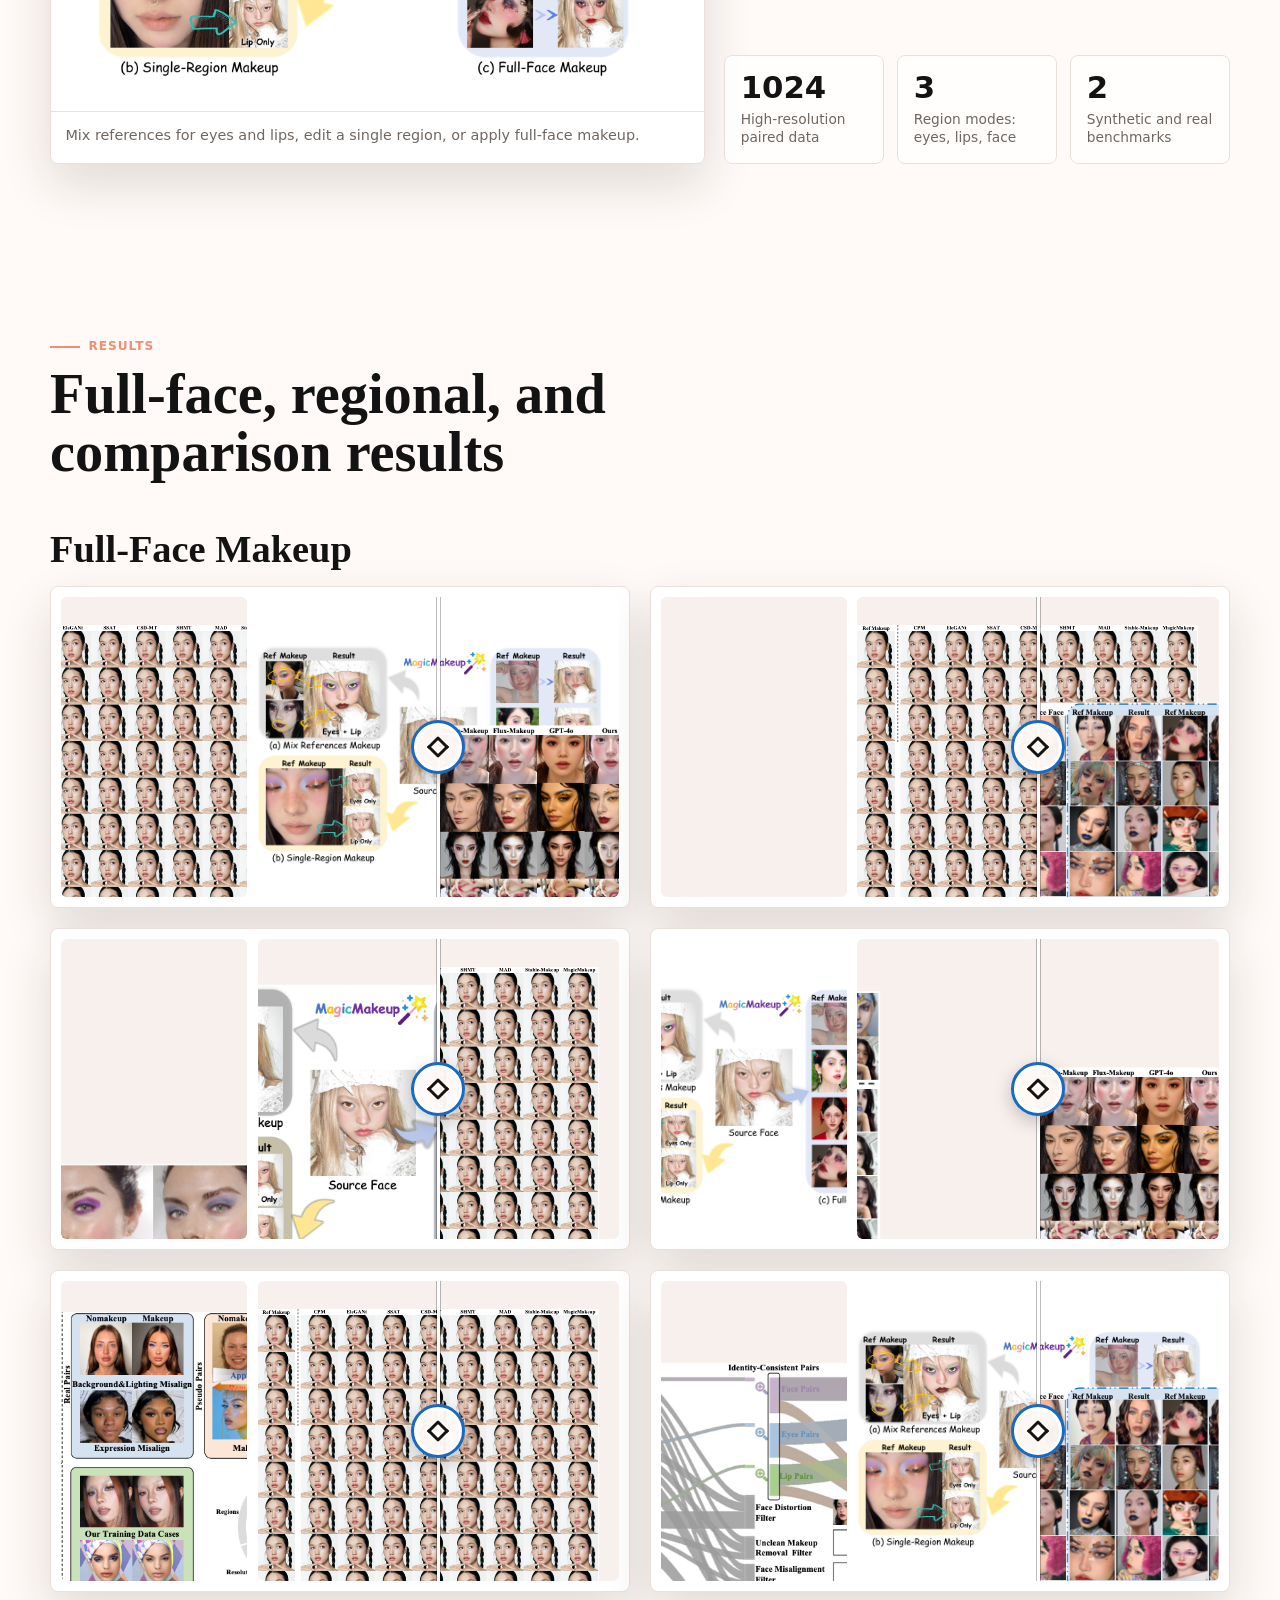
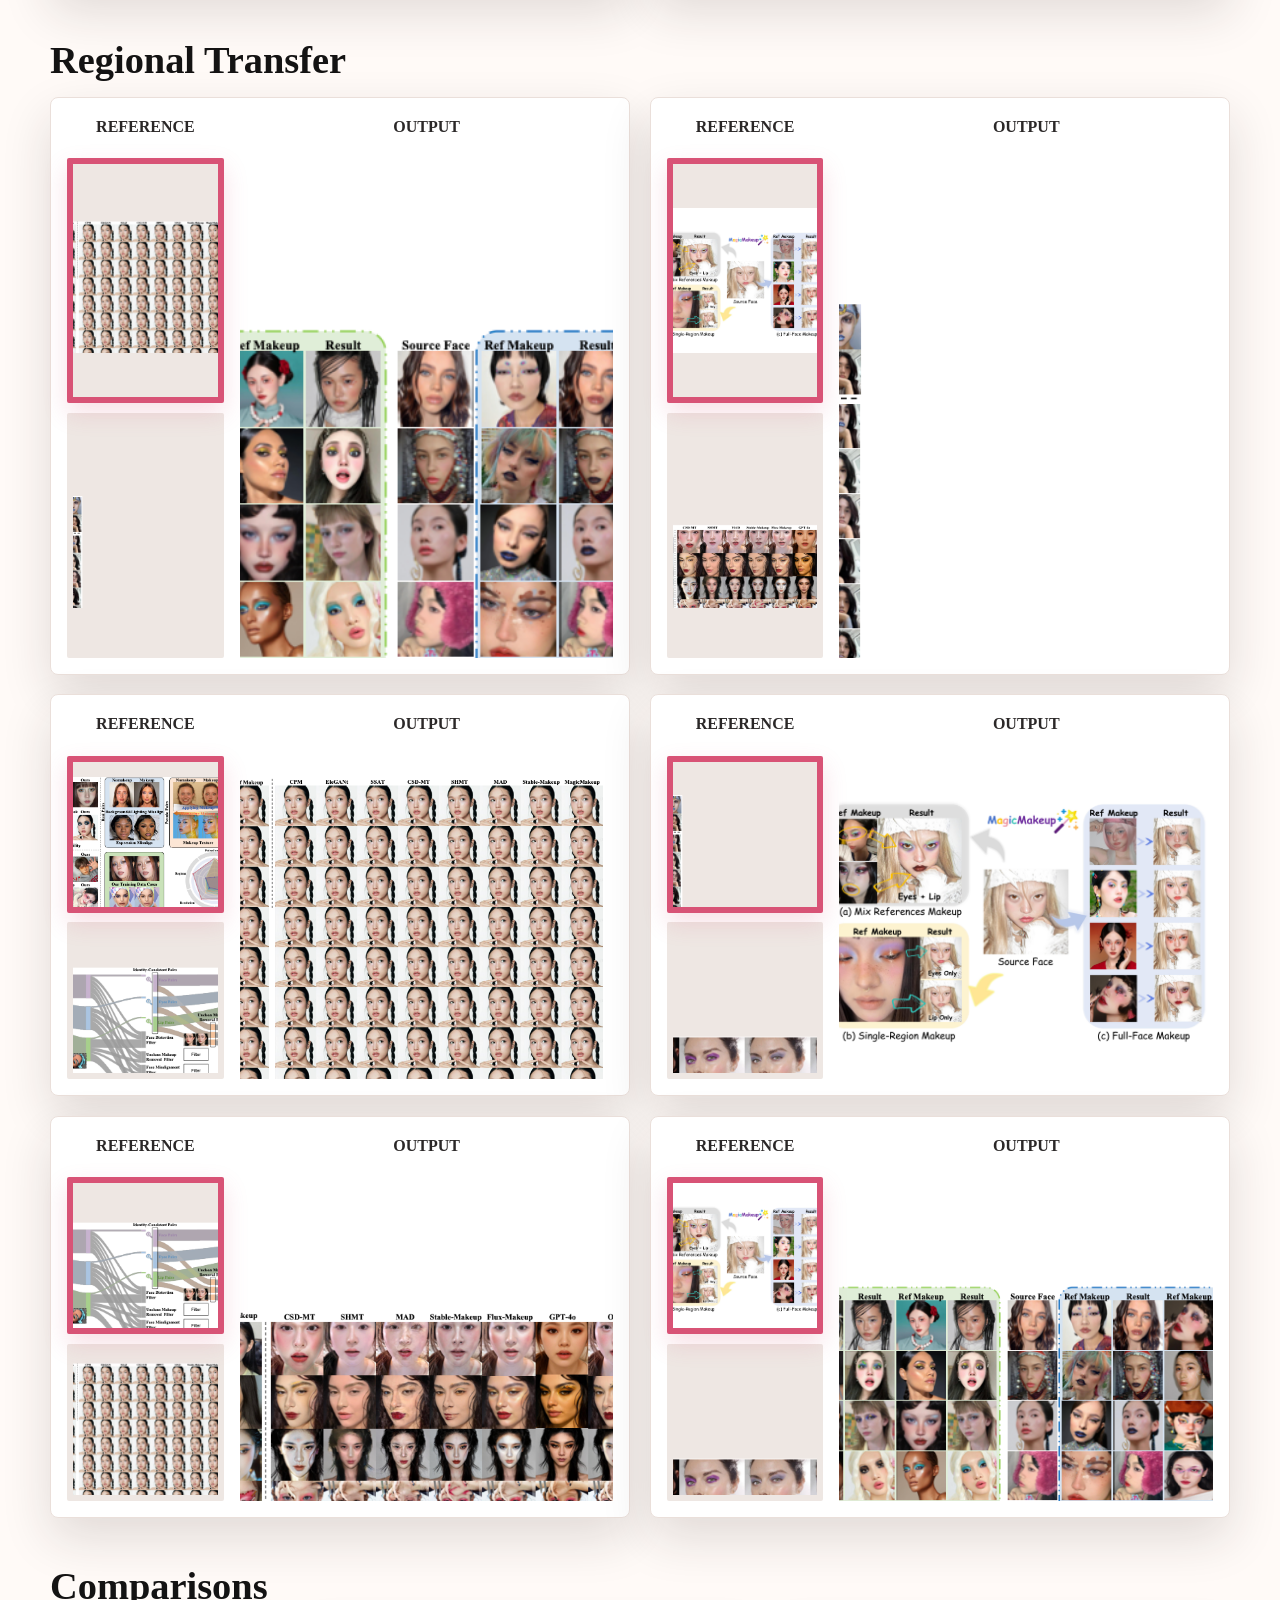
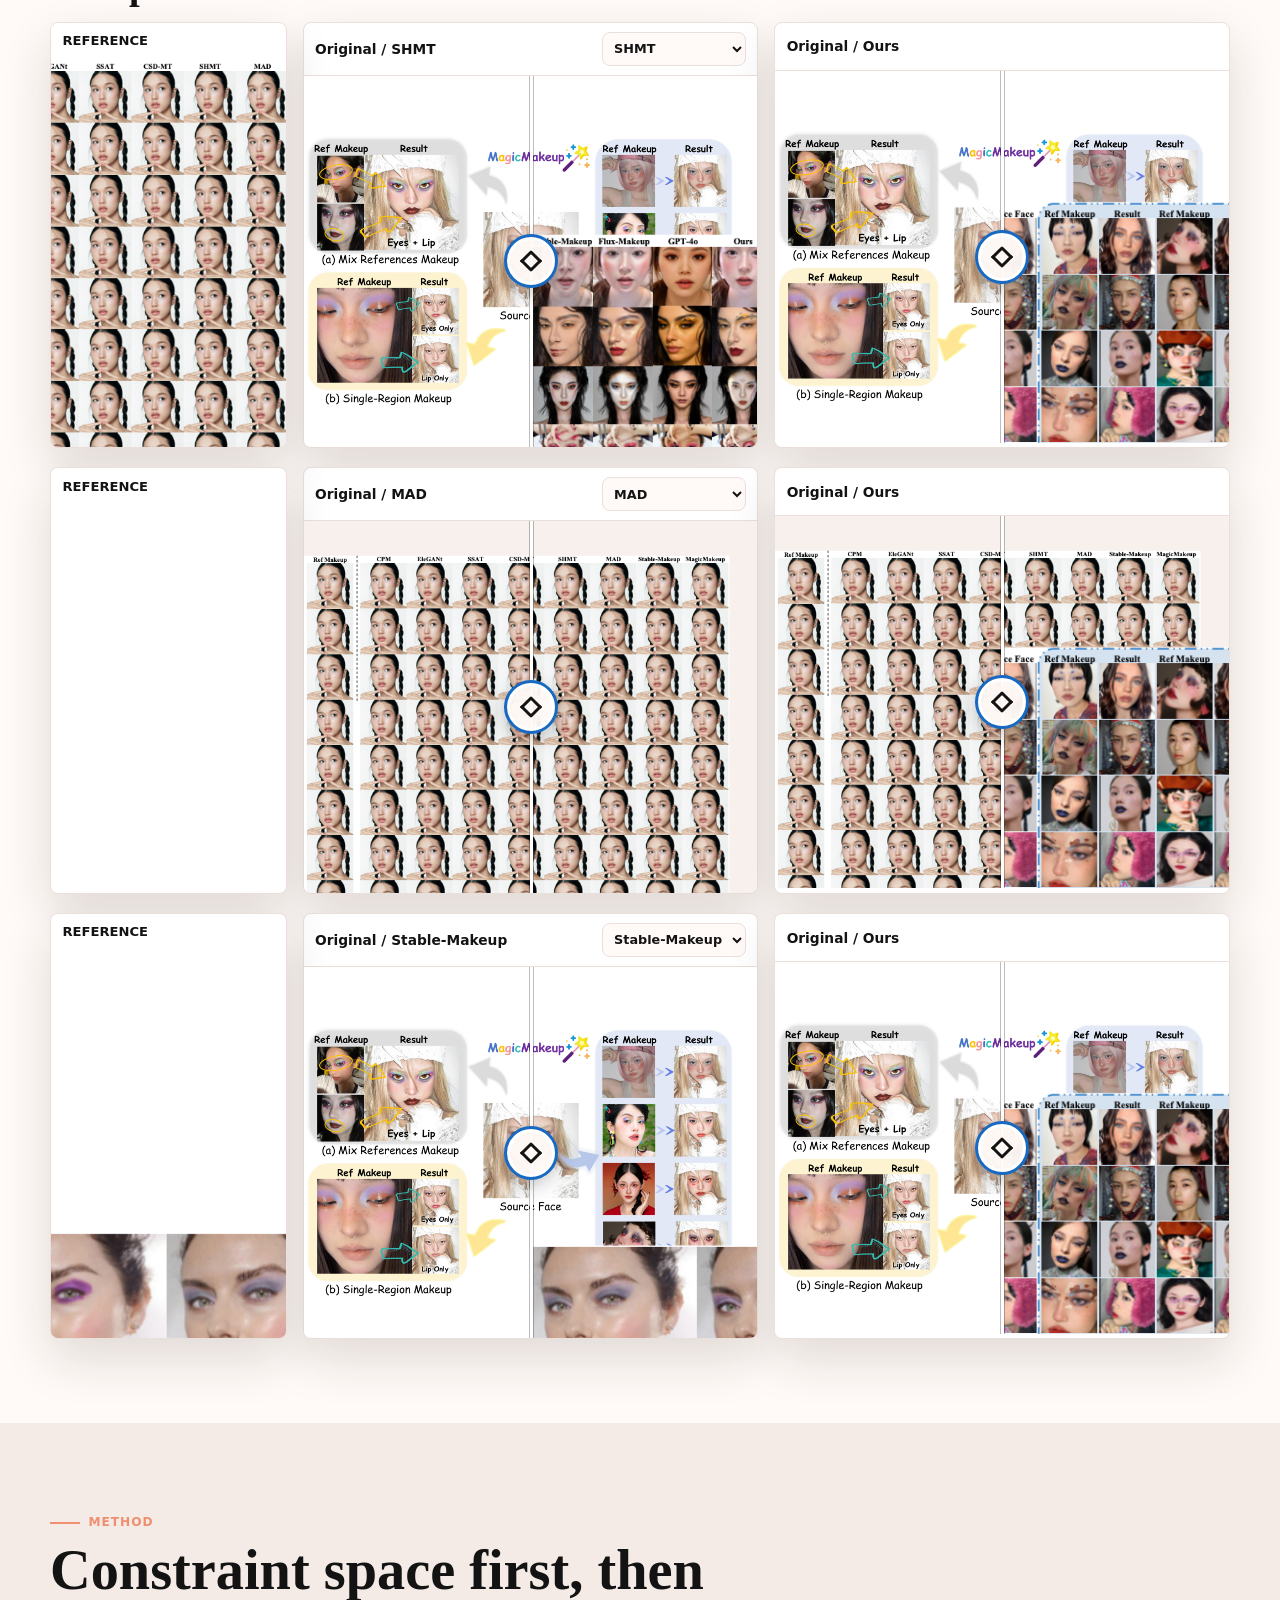
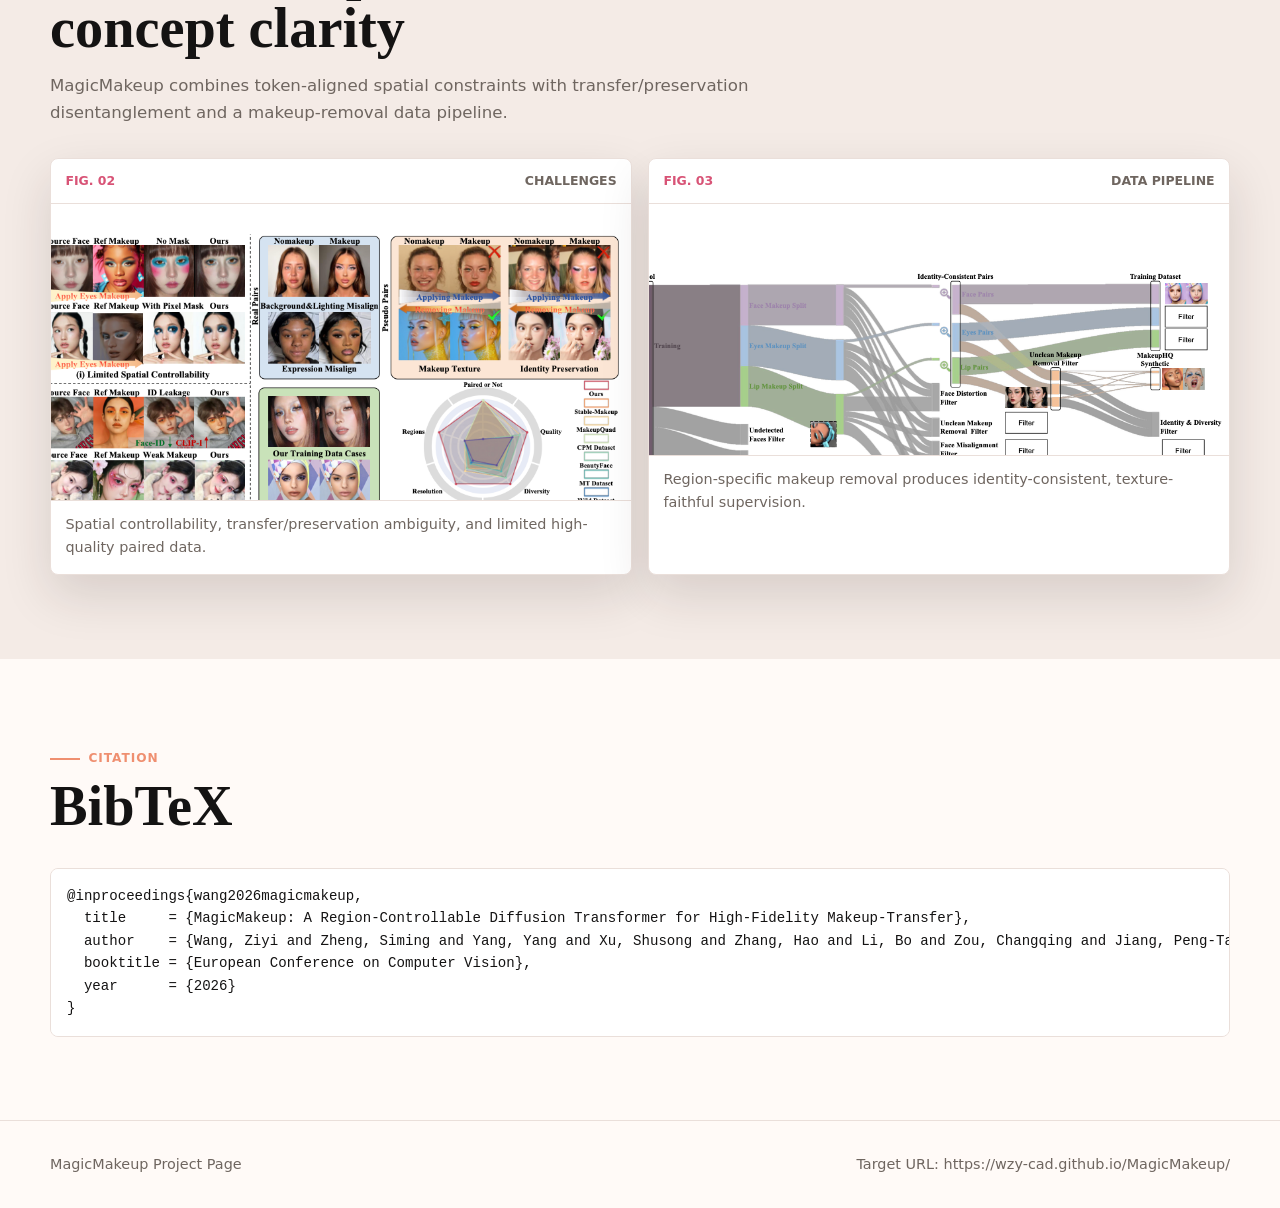
==== commit a1a0e2e0: "Refine full-face and regional layouts" ====
--- a/docs/index.html
+++ b/docs/index.html
@@ -108,48 +108,66 @@
             </div>
             <div class="paired-grid">
               <article class="paired-card paired-card--slider" data-compare-tile>
-                <div class="compare-viewer compare-viewer--full" data-compare-viewer tabindex="0" role="slider" aria-valuemin="0" aria-valuemax="100" aria-valuenow="50" aria-label="Full-face makeup comparison split">
-                  <img src="assets/images/full-face-transfer.png" alt="Full-face reference">
+                <figure class="paired-card__reference">
+                  <img src="assets/images/full-face-transfer.png" alt="Full-face makeup reference">
+                </figure>
+                <div class="compare-viewer compare-viewer--full" data-compare-viewer tabindex="0" role="slider" aria-valuemin="0" aria-valuemax="100" aria-valuenow="50" aria-label="Full-face makeup comparison split">
+                  <img src="assets/images/teaser.png" alt="Source face">
                   <img class="compare-viewer__after" src="assets/images/comparison.png" alt="Full-face makeup result">
                   <div class="compare-viewer__line" aria-hidden="true"></div>
                   <span class="compare-viewer__handle" aria-hidden="true"></span>
                 </div>
               </article>
               <article class="paired-card paired-card--slider" data-compare-tile>
-                <div class="compare-viewer compare-viewer--full" data-compare-viewer tabindex="0" role="slider" aria-valuemin="0" aria-valuemax="100" aria-valuenow="50" aria-label="Full-face makeup comparison split">
-                  <img src="assets/images/supp-comparison.png" alt="Full-face reference">
+                <figure class="paired-card__reference">
+                  <img src="assets/images/supp-comparison.png" alt="Full-face makeup reference">
+                </figure>
+                <div class="compare-viewer compare-viewer--full" data-compare-viewer tabindex="0" role="slider" aria-valuemin="0" aria-valuemax="100" aria-valuenow="50" aria-label="Full-face makeup comparison split">
+                  <img src="assets/images/full-face-transfer.png" alt="Source face">
                   <img class="compare-viewer__after" src="assets/images/region-transfer.png" alt="Full-face makeup result">
                   <div class="compare-viewer__line" aria-hidden="true"></div>
                   <span class="compare-viewer__handle" aria-hidden="true"></span>
                 </div>
               </article>
               <article class="paired-card paired-card--slider" data-compare-tile>
-                <div class="compare-viewer compare-viewer--full" data-compare-viewer tabindex="0" role="slider" aria-valuemin="0" aria-valuemax="100" aria-valuenow="50" aria-label="Full-face makeup comparison split">
-                  <img src="assets/images/ablation.png" alt="Full-face reference">
+                <figure class="paired-card__reference">
+                  <img src="assets/images/ablation.png" alt="Full-face makeup reference">
+                </figure>
+                <div class="compare-viewer compare-viewer--full" data-compare-viewer tabindex="0" role="slider" aria-valuemin="0" aria-valuemax="100" aria-valuenow="50" aria-label="Full-face makeup comparison split">
+                  <img src="assets/images/teaser-alt.png" alt="Source face">
                   <img class="compare-viewer__after" src="assets/images/full-face-transfer.png" alt="Full-face makeup result">
                   <div class="compare-viewer__line" aria-hidden="true"></div>
                   <span class="compare-viewer__handle" aria-hidden="true"></span>
                 </div>
               </article>
               <article class="paired-card paired-card--slider" data-compare-tile>
-                <div class="compare-viewer compare-viewer--full" data-compare-viewer tabindex="0" role="slider" aria-valuemin="0" aria-valuemax="100" aria-valuenow="50" aria-label="Full-face makeup comparison split">
-                  <img src="assets/images/teaser.png" alt="Full-face reference">
+                <figure class="paired-card__reference">
+                  <img src="assets/images/teaser.png" alt="Full-face makeup reference">
+                </figure>
+                <div class="compare-viewer compare-viewer--full" data-compare-viewer tabindex="0" role="slider" aria-valuemin="0" aria-valuemax="100" aria-valuenow="50" aria-label="Full-face makeup comparison split">
+                  <img src="assets/images/supp-comparison.png" alt="Source face">
                   <img class="compare-viewer__after" src="assets/images/comparison.png" alt="Full-face makeup result">
                   <div class="compare-viewer__line" aria-hidden="true"></div>
                   <span class="compare-viewer__handle" aria-hidden="true"></span>
                 </div>
               </article>
               <article class="paired-card paired-card--slider" data-compare-tile>
-                <div class="compare-viewer compare-viewer--full" data-compare-viewer tabindex="0" role="slider" aria-valuemin="0" aria-valuemax="100" aria-valuenow="50" aria-label="Full-face makeup comparison split">
-                  <img src="assets/images/challenges.png" alt="Full-face reference">
+                <figure class="paired-card__reference">
+                  <img src="assets/images/challenges.png" alt="Full-face makeup reference">
+                </figure>
+                <div class="compare-viewer compare-viewer--full" data-compare-viewer tabindex="0" role="slider" aria-valuemin="0" aria-valuemax="100" aria-valuenow="50" aria-label="Full-face makeup comparison split">
+                  <img src="assets/images/full-face-transfer.png" alt="Source face">
                   <img class="compare-viewer__after" src="assets/images/supp-comparison.png" alt="Full-face makeup result">
                   <div class="compare-viewer__line" aria-hidden="true"></div>
                   <span class="compare-viewer__handle" aria-hidden="true"></span>
                 </div>
               </article>
               <article class="paired-card paired-card--slider" data-compare-tile>
-                <div class="compare-viewer compare-viewer--full" data-compare-viewer tabindex="0" role="slider" aria-valuemin="0" aria-valuemax="100" aria-valuenow="50" aria-label="Full-face makeup comparison split">
-                  <img src="assets/images/data-pipeline.png" alt="Full-face reference">
+                <figure class="paired-card__reference">
+                  <img src="assets/images/data-pipeline.png" alt="Full-face makeup reference">
+                </figure>
+                <div class="compare-viewer compare-viewer--full" data-compare-viewer tabindex="0" role="slider" aria-valuemin="0" aria-valuemax="100" aria-valuenow="50" aria-label="Full-face makeup comparison split">
+                  <img src="assets/images/teaser.png" alt="Source face">
                   <img class="compare-viewer__after" src="assets/images/region-transfer.png" alt="Full-face makeup result">
                   <div class="compare-viewer__line" aria-hidden="true"></div>
                   <span class="compare-viewer__handle" aria-hidden="true"></span>
@@ -168,7 +186,6 @@
                   <h4>Reference</h4>
                   <button class="regional-option is-active" type="button" data-regional-option data-output-src="assets/images/region-transfer.png" aria-label="Regional reference option 1"><img src="assets/images/full-face-transfer.png" alt=""></button>
                   <button class="regional-option" type="button" data-regional-option data-output-src="assets/images/comparison.png" aria-label="Regional reference option 2"><img src="assets/images/supp-comparison.png" alt=""></button>
-                  <button class="regional-option" type="button" data-regional-option data-output-src="assets/images/full-face-transfer.png" aria-label="Regional reference option 3"><img src="assets/images/ablation.png" alt=""></button>
                 </div>
                 <figure class="regional-card__output">
                   <h4>Output</h4>
@@ -180,7 +197,6 @@
                   <h4>Reference</h4>
                   <button class="regional-option is-active" type="button" data-regional-option data-output-src="assets/images/supp-comparison.png" aria-label="Regional reference option 1"><img src="assets/images/teaser.png" alt=""></button>
                   <button class="regional-option" type="button" data-regional-option data-output-src="assets/images/region-transfer.png" aria-label="Regional reference option 2"><img src="assets/images/comparison.png" alt=""></button>
-                  <button class="regional-option" type="button" data-regional-option data-output-src="assets/images/ablation.png" aria-label="Regional reference option 3"><img src="assets/images/full-face-transfer.png" alt=""></button>
                 </div>
                 <figure class="regional-card__output">
                   <h4>Output</h4>
@@ -192,7 +208,6 @@
                   <h4>Reference</h4>
                   <button class="regional-option is-active" type="button" data-regional-option data-output-src="assets/images/full-face-transfer.png" aria-label="Regional reference option 1"><img src="assets/images/challenges.png" alt=""></button>
                   <button class="regional-option" type="button" data-regional-option data-output-src="assets/images/comparison.png" aria-label="Regional reference option 2"><img src="assets/images/data-pipeline.png" alt=""></button>
-                  <button class="regional-option" type="button" data-regional-option data-output-src="assets/images/supp-comparison.png" aria-label="Regional reference option 3"><img src="assets/images/region-transfer.png" alt=""></button>
                 </div>
                 <figure class="regional-card__output">
                   <h4>Output</h4>
@@ -204,7 +219,6 @@
                   <h4>Reference</h4>
                   <button class="regional-option is-active" type="button" data-regional-option data-output-src="assets/images/teaser.png" aria-label="Regional reference option 1"><img src="assets/images/supp-comparison.png" alt=""></button>
                   <button class="regional-option" type="button" data-regional-option data-output-src="assets/images/full-face-transfer.png" aria-label="Regional reference option 2"><img src="assets/images/ablation.png" alt=""></button>
-                  <button class="regional-option" type="button" data-regional-option data-output-src="assets/images/region-transfer.png" aria-label="Regional reference option 3"><img src="assets/images/comparison.png" alt=""></button>
                 </div>
                 <figure class="regional-card__output">
                   <h4>Output</h4>
@@ -216,7 +230,6 @@
                   <h4>Reference</h4>
                   <button class="regional-option is-active" type="button" data-regional-option data-output-src="assets/images/comparison.png" aria-label="Regional reference option 1"><img src="assets/images/data-pipeline.png" alt=""></button>
                   <button class="regional-option" type="button" data-regional-option data-output-src="assets/images/supp-comparison.png" aria-label="Regional reference option 2"><img src="assets/images/full-face-transfer.png" alt=""></button>
-                  <button class="regional-option" type="button" data-regional-option data-output-src="assets/images/ablation.png" aria-label="Regional reference option 3"><img src="assets/images/region-transfer.png" alt=""></button>
                 </div>
                 <figure class="regional-card__output">
                   <h4>Output</h4>
@@ -228,7 +241,6 @@
                   <h4>Reference</h4>
                   <button class="regional-option is-active" type="button" data-regional-option data-output-src="assets/images/region-transfer.png" aria-label="Regional reference option 1"><img src="assets/images/teaser.png" alt=""></button>
                   <button class="regional-option" type="button" data-regional-option data-output-src="assets/images/comparison.png" aria-label="Regional reference option 2"><img src="assets/images/ablation.png" alt=""></button>
-                  <button class="regional-option" type="button" data-regional-option data-output-src="assets/images/supp-comparison.png" aria-label="Regional reference option 3"><img src="assets/images/challenges.png" alt=""></button>
                 </div>
                 <figure class="regional-card__output">
                   <h4>Output</h4>
--- a/docs/assets/css/site.css
+++ b/docs/assets/css/site.css
@@ -637,12 +637,23 @@
 }
 
 .paired-card--slider {
-  display: block;
+  display: grid;
+  grid-template-columns: minmax(128px, 0.34fr) minmax(0, 0.66fr);
+  gap: 0.65rem;
+  padding: 0.65rem;
+  align-items: stretch;
+}
+
+.paired-card--slider > * {
+  min-width: 0;
 }
 
 .paired-card--slider .compare-viewer {
-  aspect-ratio: 1.62 / 1;
-  min-height: 310px;
+  width: 100%;
+  height: 100%;
+  aspect-ratio: auto;
+  min-height: 300px;
+  border-radius: 6px;
 }
 
 .paired-card figure,
@@ -654,7 +665,7 @@
 .paired-card figure,
 .comparison-reference {
   position: relative;
-  min-height: 250px;
+  min-height: 240px;
   background: #f7f0ed;
 }
 
@@ -665,7 +676,17 @@
   object-fit: cover;
 }
 
-.paired-card span,
+.paired-card__reference {
+  overflow: hidden;
+  border-radius: 6px;
+}
+
+.paired-card__reference img {
+  width: 100%;
+  height: 100%;
+  object-fit: cover;
+}
+
 .comparison-reference span {
   position: absolute;
   top: 0;
@@ -679,14 +700,9 @@
   text-transform: uppercase;
 }
 
-.paired-card figure + figure span {
-  right: 0;
-  border-radius: 0 0 0 var(--radius);
-}
-
 .regional-card {
   display: grid;
-  grid-template-columns: minmax(96px, 0.3fr) minmax(0, 1fr);
+  grid-template-columns: minmax(150px, 0.42fr) minmax(0, 1fr);
   gap: 1rem;
   padding: 1rem;
   border: 1px solid var(--line);
@@ -707,7 +723,8 @@
 
 .regional-card__refs {
   display: grid;
-  align-content: start;
+  grid-template-rows: auto repeat(2, minmax(0, 1fr));
+  align-content: stretch;
   gap: 0.55rem;
 }
 
@@ -744,7 +761,7 @@
 .regional-card__output {
   display: grid;
   grid-template-rows: auto 1fr;
-  min-height: 390px;
+  min-height: 360px;
 }
 
 .regional-card__output img {
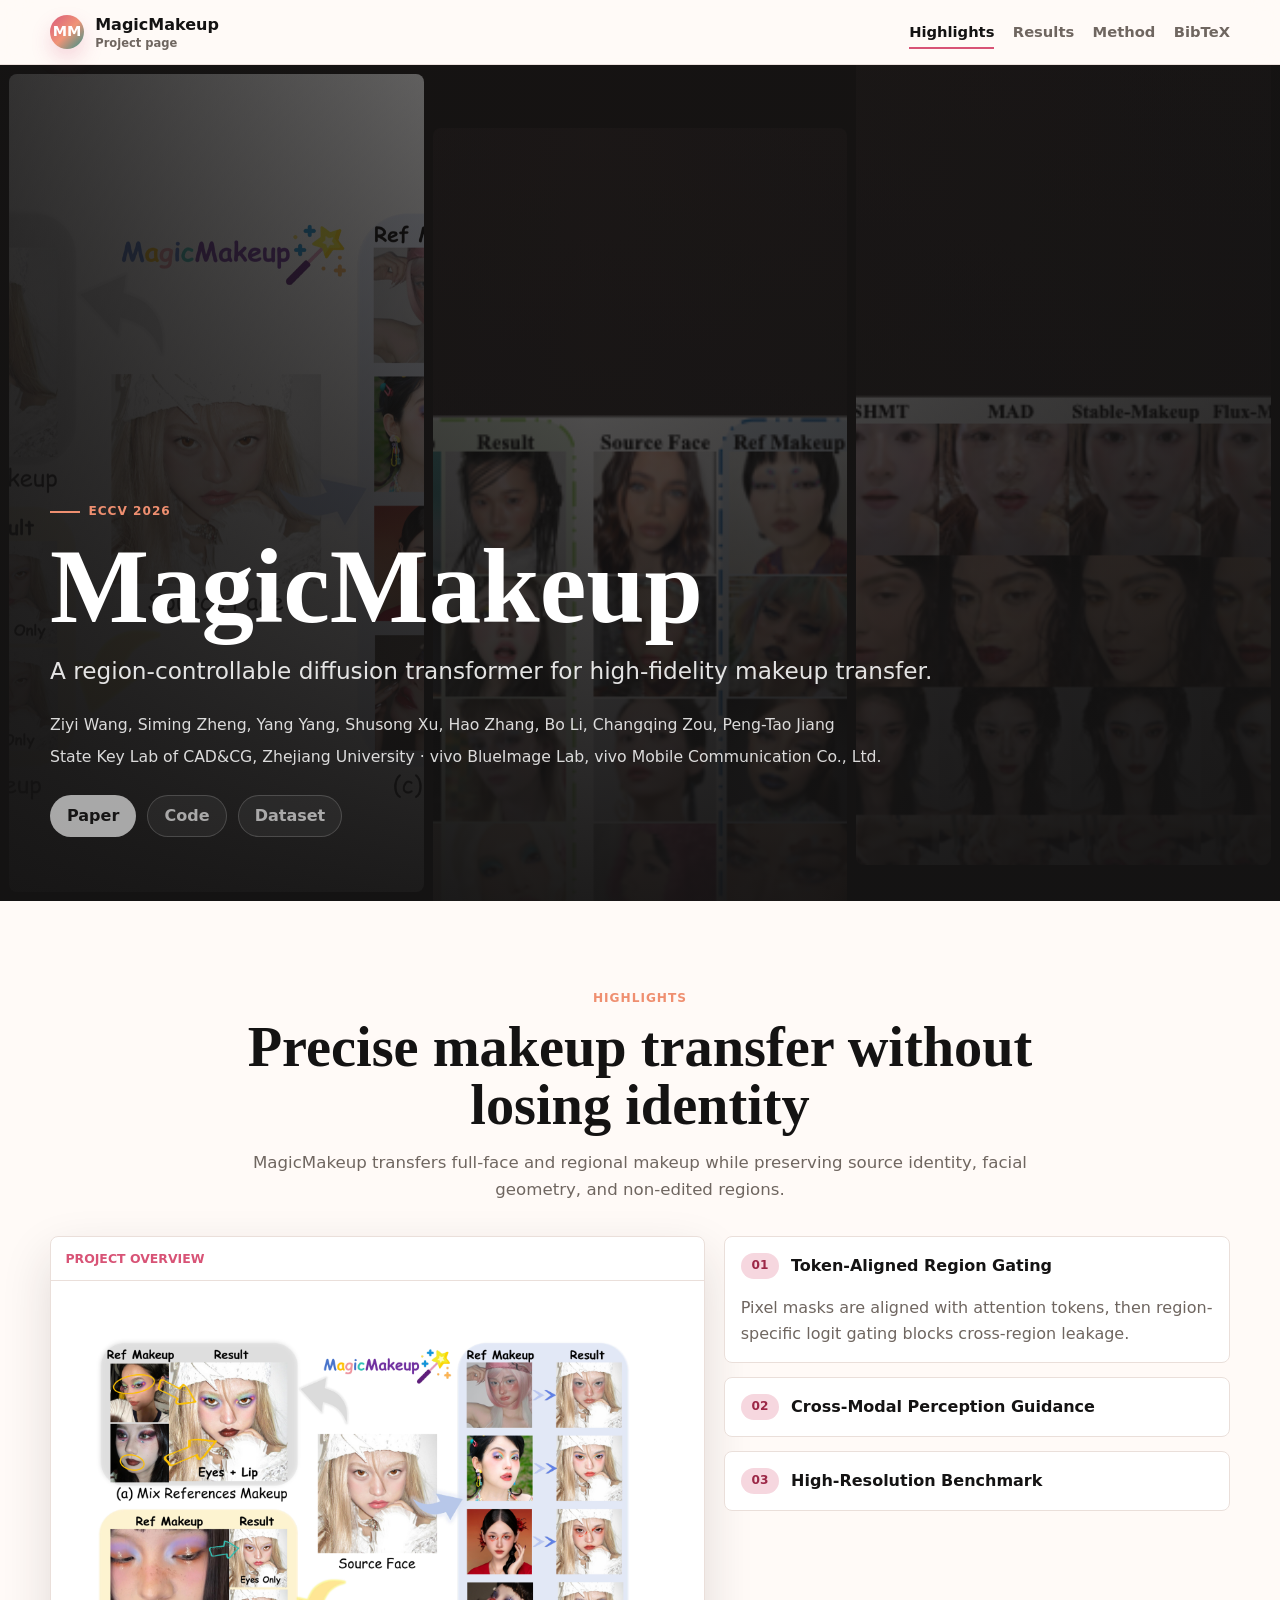
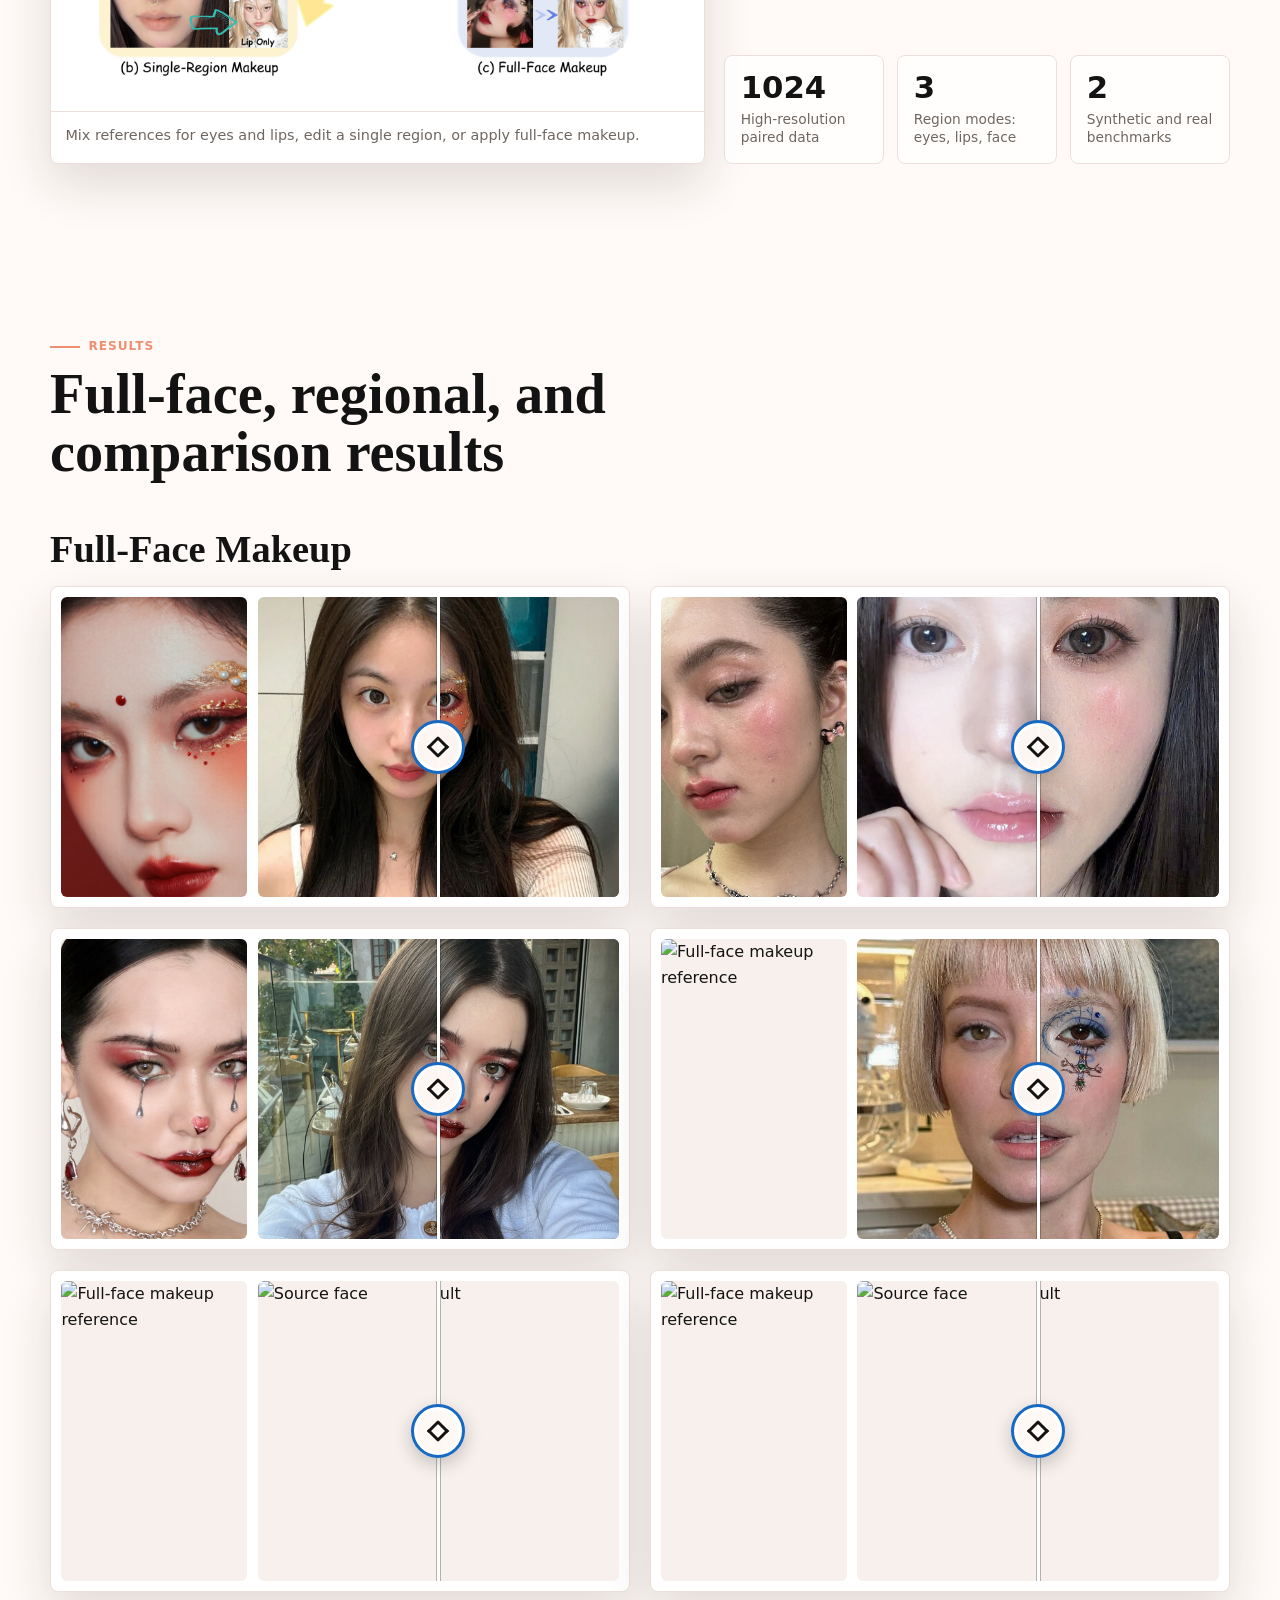
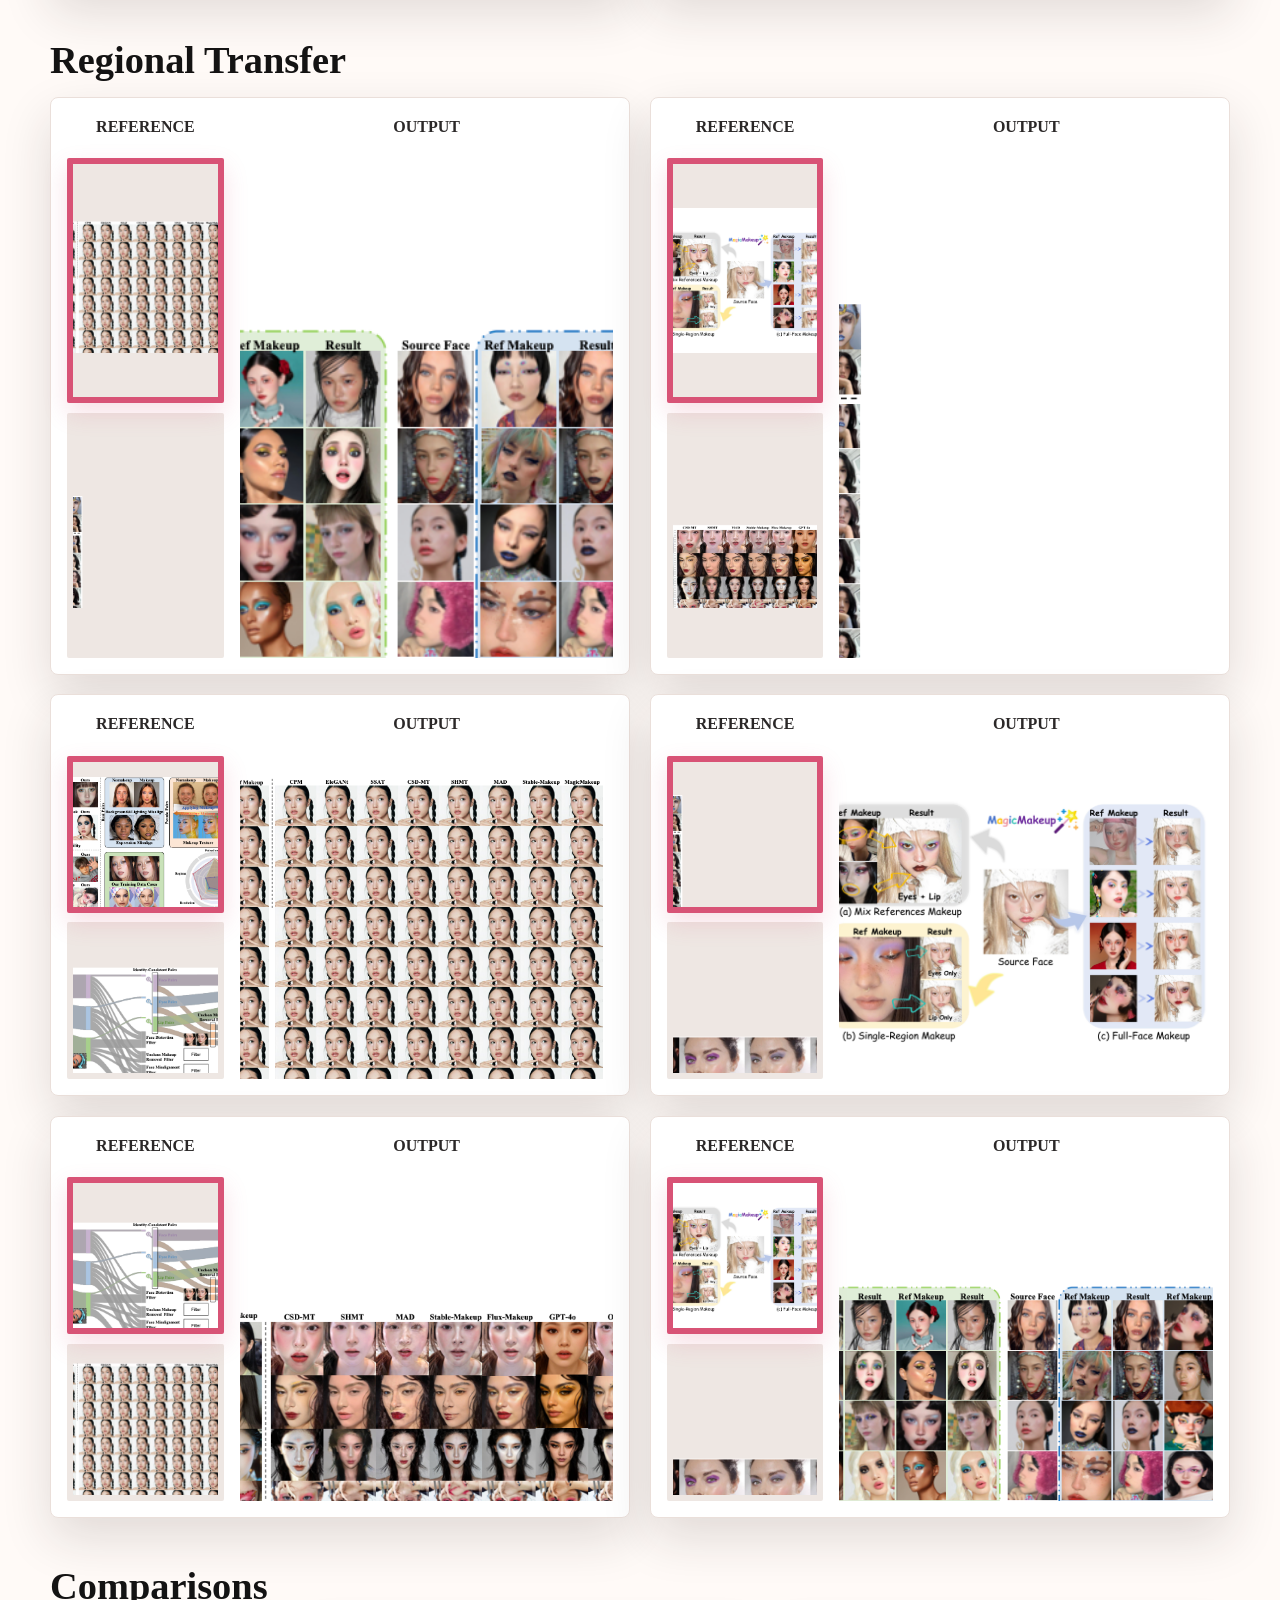
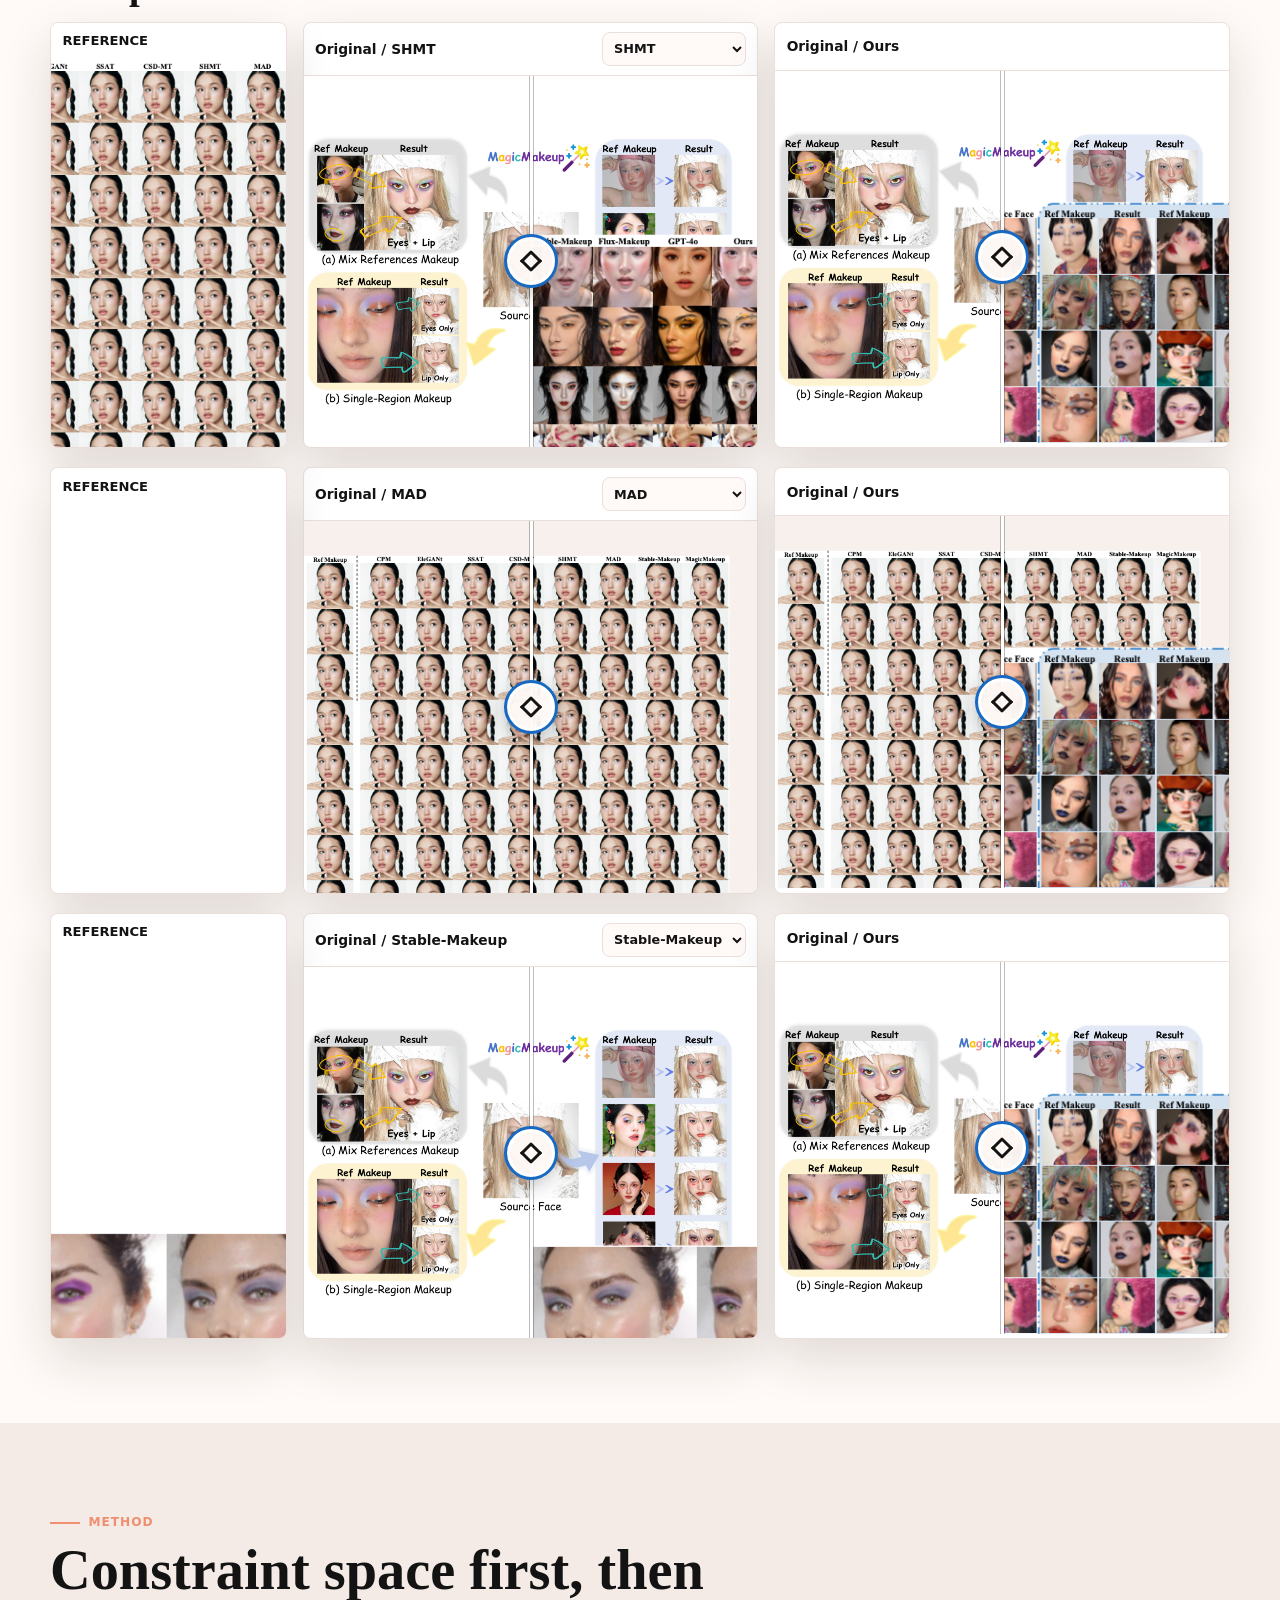
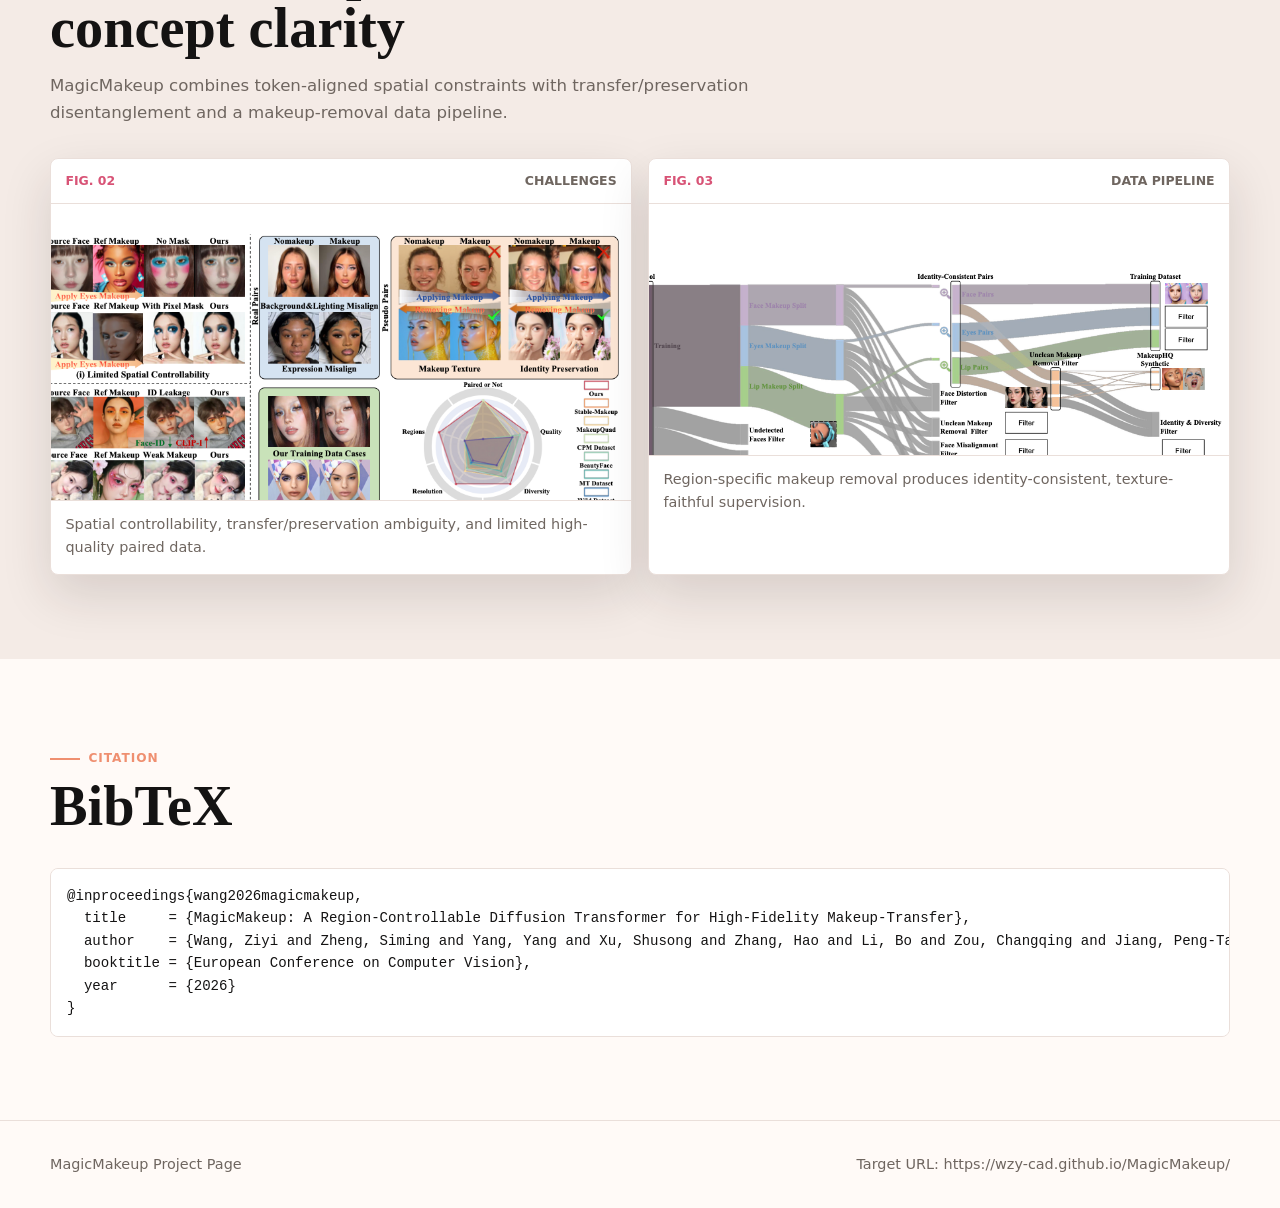
==== commit 837da28f: "Update index.html" ====
--- a/docs/index.html
+++ b/docs/index.html
@@ -109,66 +109,66 @@
             <div class="paired-grid">
               <article class="paired-card paired-card--slider" data-compare-tile>
                 <figure class="paired-card__reference">
-                  <img src="assets/images/full-face-transfer.png" alt="Full-face makeup reference">
-                </figure>
-                <div class="compare-viewer compare-viewer--full" data-compare-viewer tabindex="0" role="slider" aria-valuemin="0" aria-valuemax="100" aria-valuenow="50" aria-label="Full-face makeup comparison split">
-                  <img src="assets/images/teaser.png" alt="Source face">
-                  <img class="compare-viewer__after" src="assets/images/comparison.png" alt="Full-face makeup result">
-                  <div class="compare-viewer__line" aria-hidden="true"></div>
-                  <span class="compare-viewer__handle" aria-hidden="true"></span>
-                </div>
-              </article>
-              <article class="paired-card paired-card--slider" data-compare-tile>
-                <figure class="paired-card__reference">
-                  <img src="assets/images/supp-comparison.png" alt="Full-face makeup reference">
-                </figure>
-                <div class="compare-viewer compare-viewer--full" data-compare-viewer tabindex="0" role="slider" aria-valuemin="0" aria-valuemax="100" aria-valuenow="50" aria-label="Full-face makeup comparison split">
-                  <img src="assets/images/full-face-transfer.png" alt="Source face">
-                  <img class="compare-viewer__after" src="assets/images/region-transfer.png" alt="Full-face makeup result">
-                  <div class="compare-viewer__line" aria-hidden="true"></div>
-                  <span class="compare-viewer__handle" aria-hidden="true"></span>
-                </div>
-              </article>
-              <article class="paired-card paired-card--slider" data-compare-tile>
-                <figure class="paired-card__reference">
-                  <img src="assets/images/ablation.png" alt="Full-face makeup reference">
-                </figure>
-                <div class="compare-viewer compare-viewer--full" data-compare-viewer tabindex="0" role="slider" aria-valuemin="0" aria-valuemax="100" aria-valuenow="50" aria-label="Full-face makeup comparison split">
-                  <img src="assets/images/teaser-alt.png" alt="Source face">
-                  <img class="compare-viewer__after" src="assets/images/full-face-transfer.png" alt="Full-face makeup result">
-                  <div class="compare-viewer__line" aria-hidden="true"></div>
-                  <span class="compare-viewer__handle" aria-hidden="true"></span>
-                </div>
-              </article>
-              <article class="paired-card paired-card--slider" data-compare-tile>
-                <figure class="paired-card__reference">
-                  <img src="assets/images/teaser.png" alt="Full-face makeup reference">
-                </figure>
-                <div class="compare-viewer compare-viewer--full" data-compare-viewer tabindex="0" role="slider" aria-valuemin="0" aria-valuemax="100" aria-valuenow="50" aria-label="Full-face makeup comparison split">
-                  <img src="assets/images/supp-comparison.png" alt="Source face">
-                  <img class="compare-viewer__after" src="assets/images/comparison.png" alt="Full-face makeup result">
-                  <div class="compare-viewer__line" aria-hidden="true"></div>
-                  <span class="compare-viewer__handle" aria-hidden="true"></span>
-                </div>
-              </article>
-              <article class="paired-card paired-card--slider" data-compare-tile>
-                <figure class="paired-card__reference">
-                  <img src="assets/images/challenges.png" alt="Full-face makeup reference">
-                </figure>
-                <div class="compare-viewer compare-viewer--full" data-compare-viewer tabindex="0" role="slider" aria-valuemin="0" aria-valuemax="100" aria-valuenow="50" aria-label="Full-face makeup comparison split">
-                  <img src="assets/images/full-face-transfer.png" alt="Source face">
-                  <img class="compare-viewer__after" src="assets/images/supp-comparison.png" alt="Full-face makeup result">
-                  <div class="compare-viewer__line" aria-hidden="true"></div>
-                  <span class="compare-viewer__handle" aria-hidden="true"></span>
-                </div>
-              </article>
-              <article class="paired-card paired-card--slider" data-compare-tile>
-                <figure class="paired-card__reference">
-                  <img src="assets/images/data-pipeline.png" alt="Full-face makeup reference">
-                </figure>
-                <div class="compare-viewer compare-viewer--full" data-compare-viewer tabindex="0" role="slider" aria-valuemin="0" aria-valuemax="100" aria-valuenow="50" aria-label="Full-face makeup comparison split">
-                  <img src="assets/images/teaser.png" alt="Source face">
-                  <img class="compare-viewer__after" src="assets/images/region-transfer.png" alt="Full-face makeup result">
+                  <img src="assets/images/1-2.png" alt="Full-face makeup reference">
+                </figure>
+                <div class="compare-viewer compare-viewer--full" data-compare-viewer tabindex="0" role="slider" aria-valuemin="0" aria-valuemax="100" aria-valuenow="50" aria-label="Full-face makeup comparison split">
+                  <img src="assets/images/1-1.png" alt="Source face">
+                  <img class="compare-viewer__after" src="assets/images/1-3.png" alt="Full-face makeup result">
+                  <div class="compare-viewer__line" aria-hidden="true"></div>
+                  <span class="compare-viewer__handle" aria-hidden="true"></span>
+                </div>
+              </article>
+              <article class="paired-card paired-card--slider" data-compare-tile>
+                <figure class="paired-card__reference">
+                  <img src="assets/images/2-2.png" alt="Full-face makeup reference">
+                </figure>
+                <div class="compare-viewer compare-viewer--full" data-compare-viewer tabindex="0" role="slider" aria-valuemin="0" aria-valuemax="100" aria-valuenow="50" aria-label="Full-face makeup comparison split">
+                  <img src="assets/images/2-1.png" alt="Source face">
+                  <img class="compare-viewer__after" src="assets/images/2-3.png" alt="Full-face makeup result">
+                  <div class="compare-viewer__line" aria-hidden="true"></div>
+                  <span class="compare-viewer__handle" aria-hidden="true"></span>
+                </div>
+              </article>
+              <article class="paired-card paired-card--slider" data-compare-tile>
+                <figure class="paired-card__reference">
+                  <img src="assets/images/3-2.png" alt="Full-face makeup reference">
+                </figure>
+                <div class="compare-viewer compare-viewer--full" data-compare-viewer tabindex="0" role="slider" aria-valuemin="0" aria-valuemax="100" aria-valuenow="50" aria-label="Full-face makeup comparison split">
+                  <img src="assets/images/3-1.png" alt="Source face">
+                  <img class="compare-viewer__after" src="assets/images/3-3.png" alt="Full-face makeup result">
+                  <div class="compare-viewer__line" aria-hidden="true"></div>
+                  <span class="compare-viewer__handle" aria-hidden="true"></span>
+                </div>
+              </article>
+              <article class="paired-card paired-card--slider" data-compare-tile>
+                <figure class="paired-card__reference">
+                  <img src="assets/images/4-2.png" alt="Full-face makeup reference">
+                </figure>
+                <div class="compare-viewer compare-viewer--full" data-compare-viewer tabindex="0" role="slider" aria-valuemin="0" aria-valuemax="100" aria-valuenow="50" aria-label="Full-face makeup comparison split">
+                  <img src="assets/images/4-1.png" alt="Source face">
+                  <img class="compare-viewer__after" src="assets/images/4-3.png" alt="Full-face makeup result">
+                  <div class="compare-viewer__line" aria-hidden="true"></div>
+                  <span class="compare-viewer__handle" aria-hidden="true"></span>
+                </div>
+              </article>
+              <article class="paired-card paired-card--slider" data-compare-tile>
+                <figure class="paired-card__reference">
+                  <img src="assets/images/5-2.png" alt="Full-face makeup reference">
+                </figure>
+                <div class="compare-viewer compare-viewer--full" data-compare-viewer tabindex="0" role="slider" aria-valuemin="0" aria-valuemax="100" aria-valuenow="50" aria-label="Full-face makeup comparison split">
+                  <img src="assets/images/5-1.png" alt="Source face">
+                  <img class="compare-viewer__after" src="assets/images/5-3.png" alt="Full-face makeup result">
+                  <div class="compare-viewer__line" aria-hidden="true"></div>
+                  <span class="compare-viewer__handle" aria-hidden="true"></span>
+                </div>
+              </article>
+              <article class="paired-card paired-card--slider" data-compare-tile>
+                <figure class="paired-card__reference">
+                  <img src="assets/images/6-2.png" alt="Full-face makeup reference">
+                </figure>
+                <div class="compare-viewer compare-viewer--full" data-compare-viewer tabindex="0" role="slider" aria-valuemin="0" aria-valuemax="100" aria-valuenow="50" aria-label="Full-face makeup comparison split">
+                  <img src="assets/images/6-1.png" alt="Source face">
+                  <img class="compare-viewer__after" src="assets/images/6-3.png" alt="Full-face makeup result">
                   <div class="compare-viewer__line" aria-hidden="true"></div>
                   <span class="compare-viewer__handle" aria-hidden="true"></span>
                 </div>
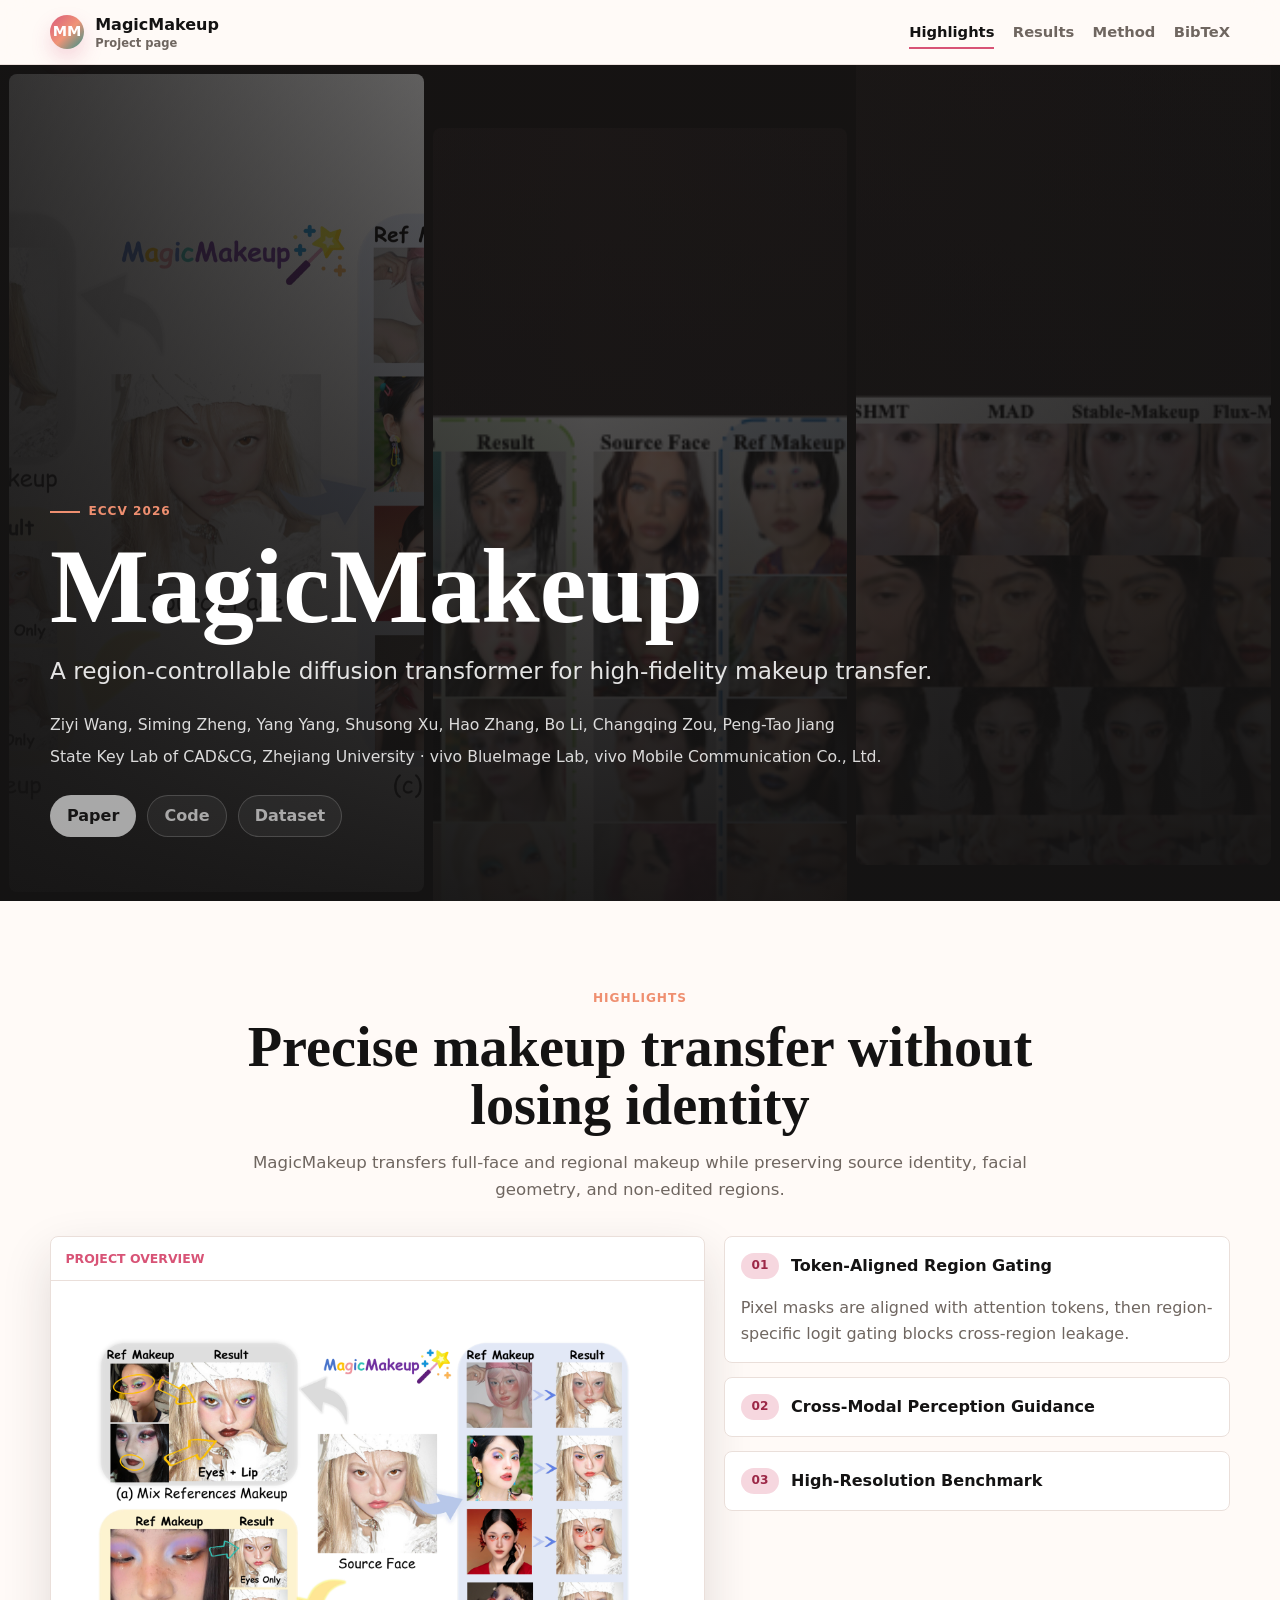
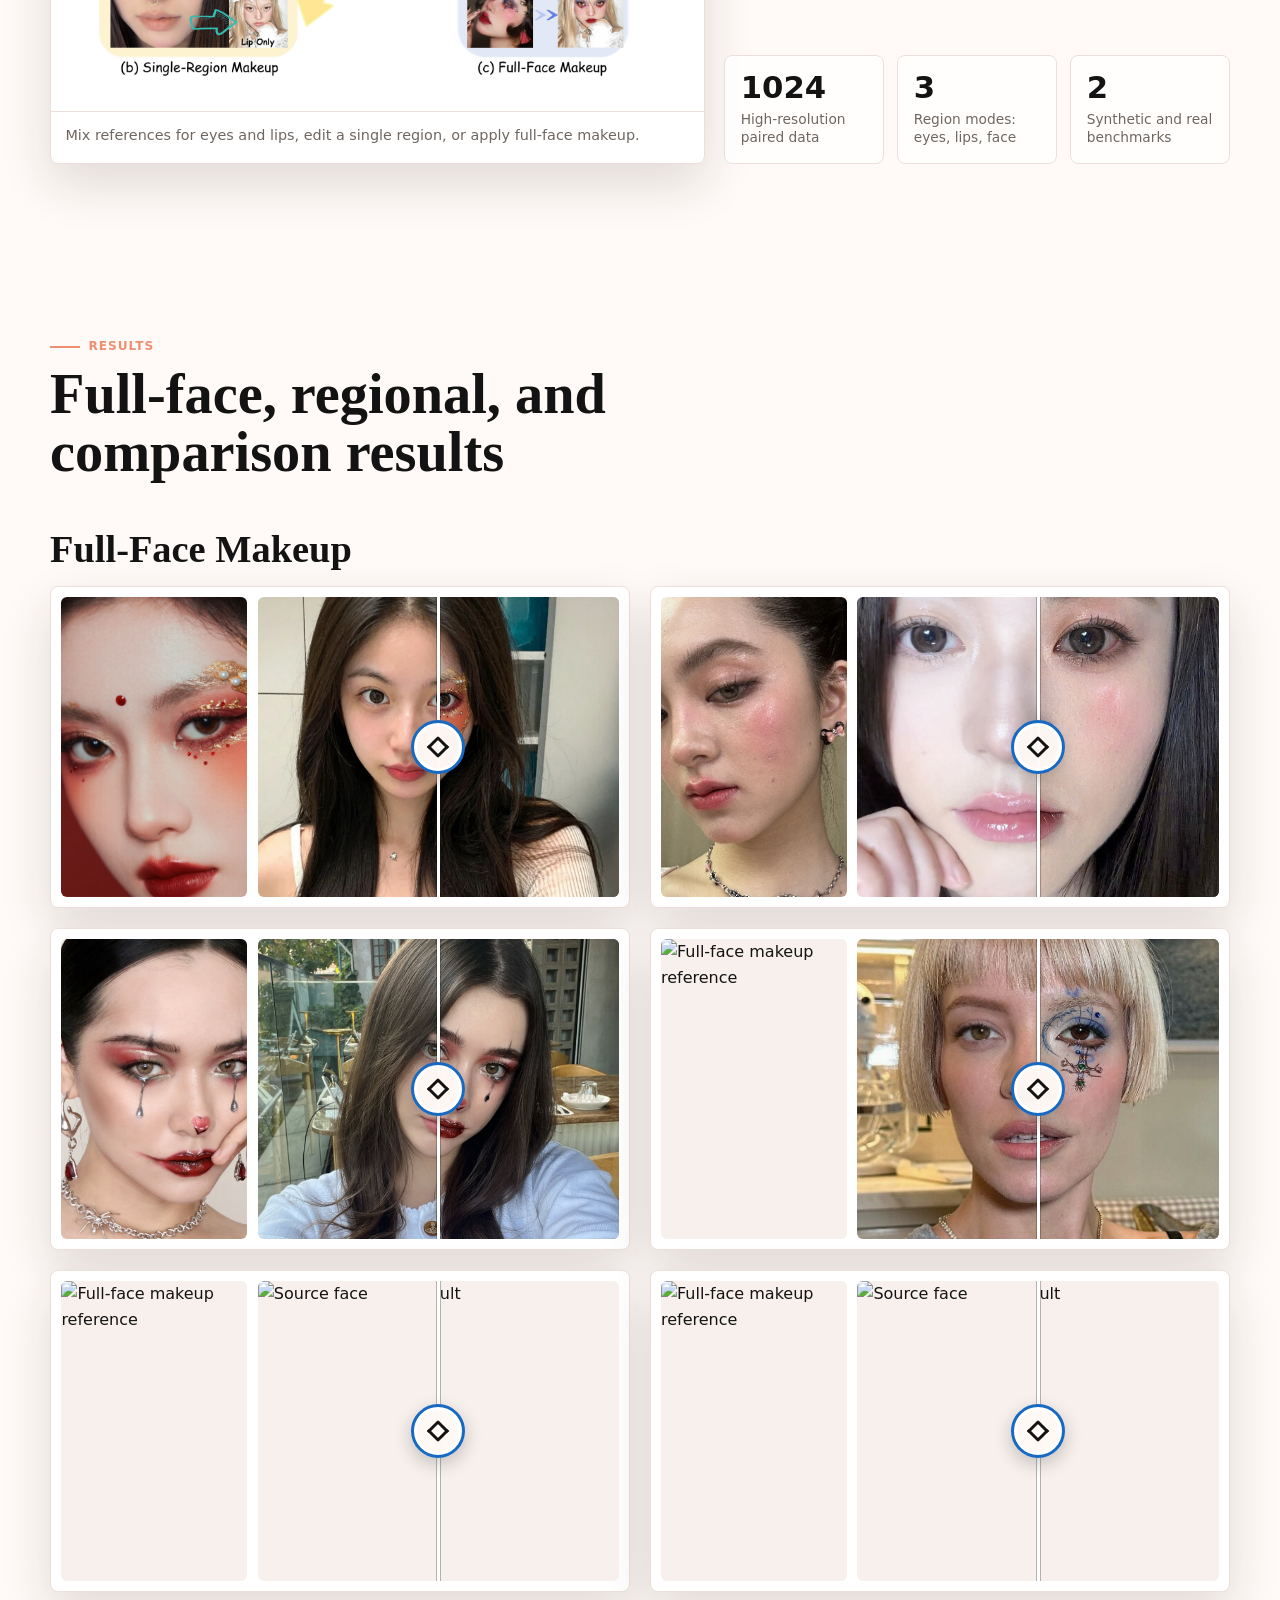
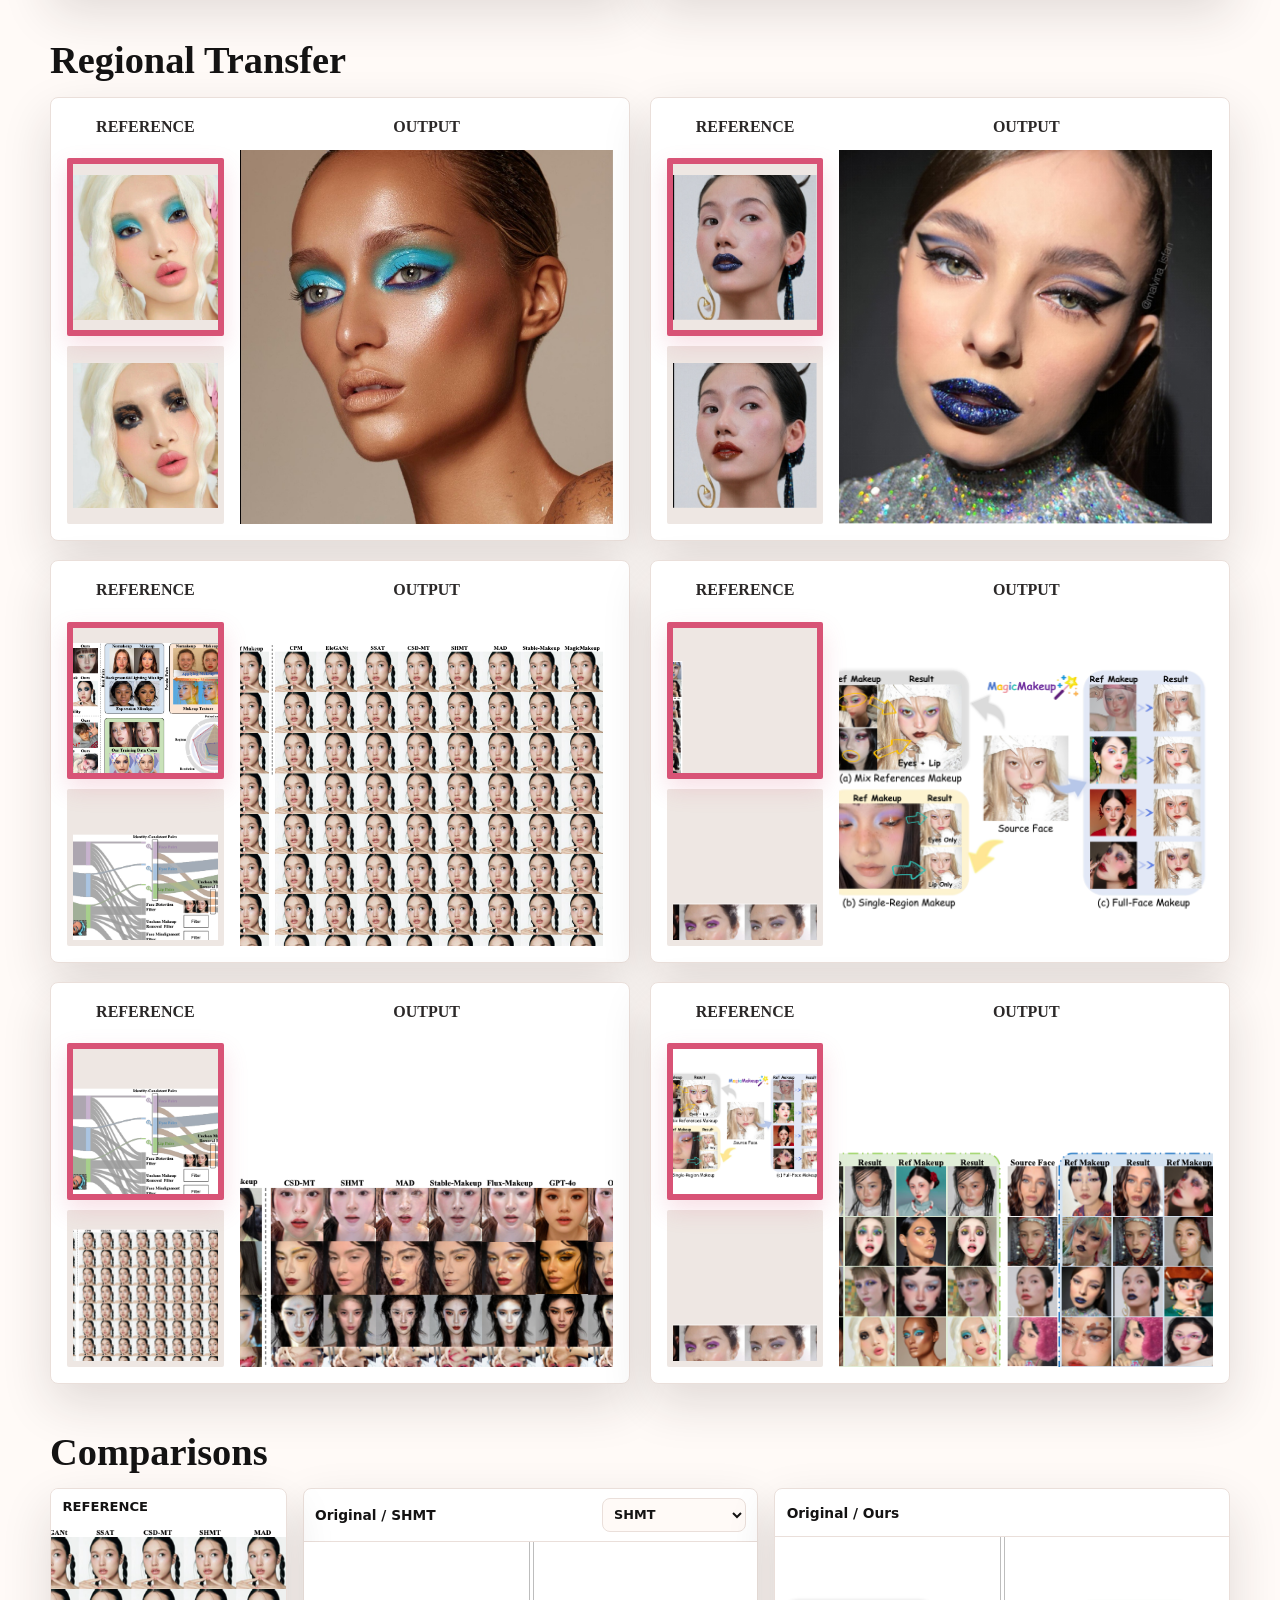
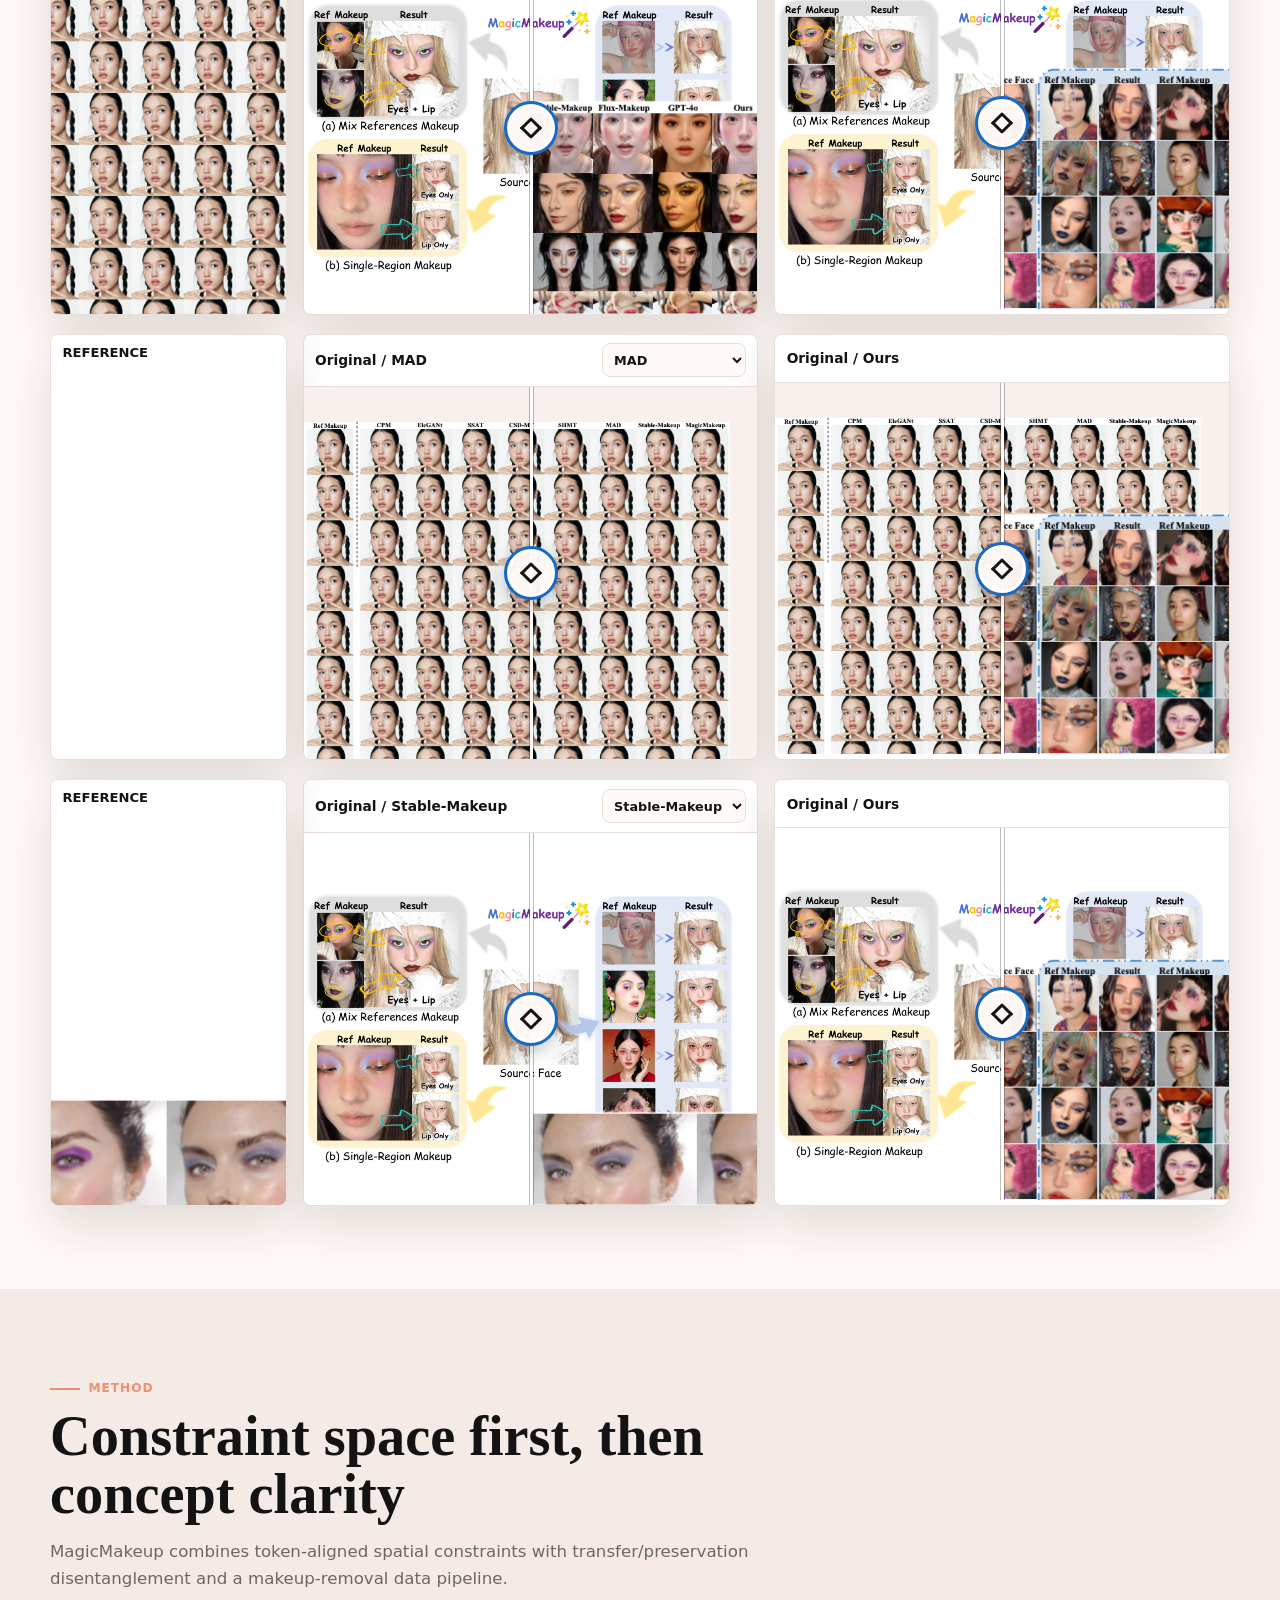
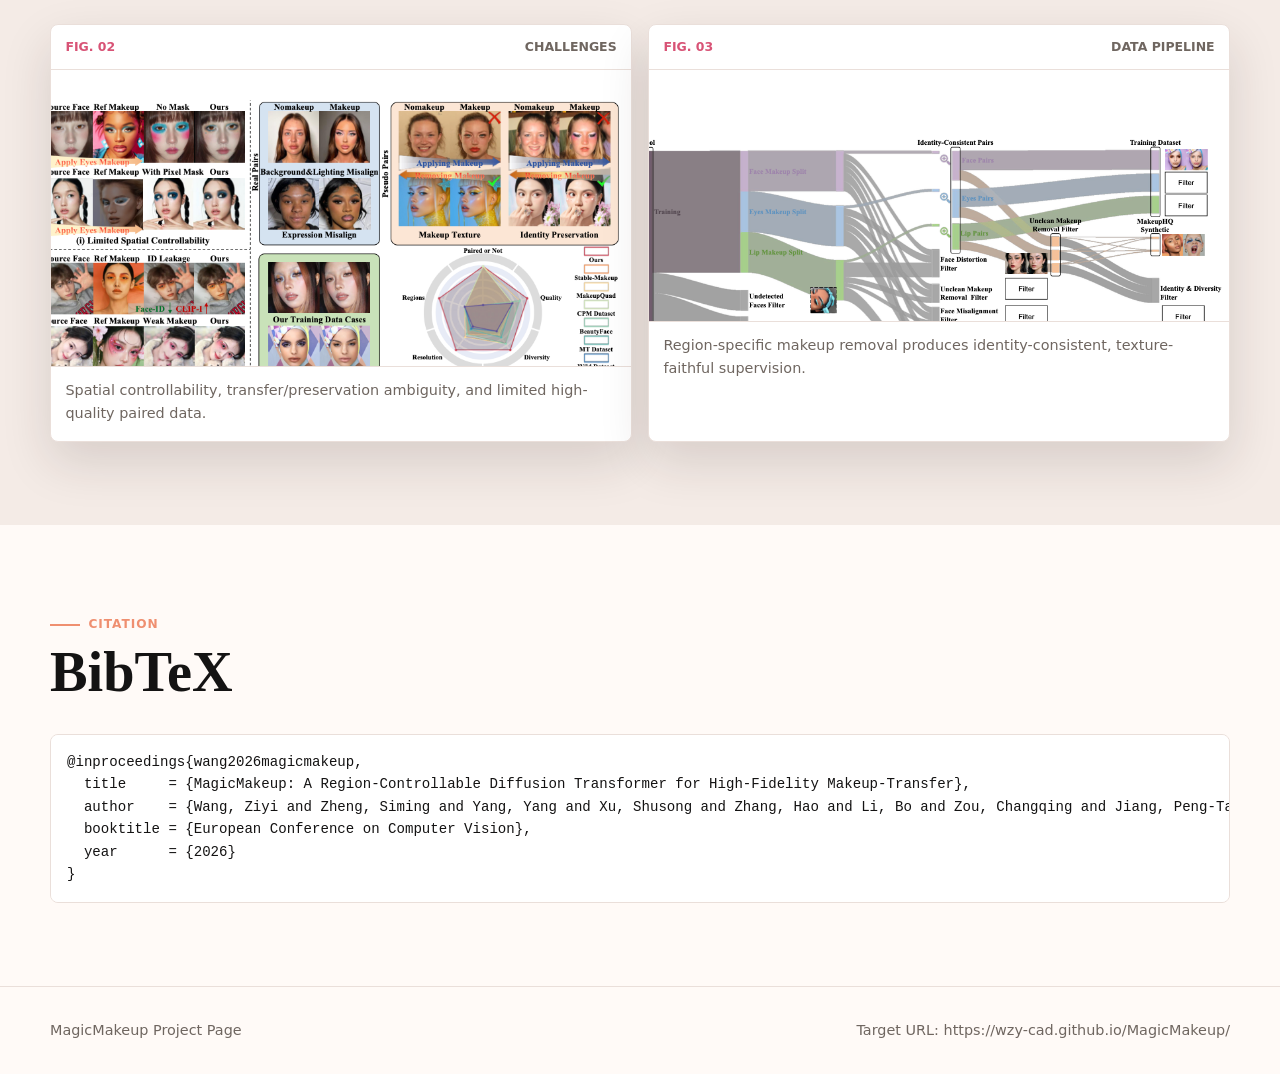
==== commit 6659f38f: "Update index.html" ====
--- a/docs/index.html
+++ b/docs/index.html
@@ -184,23 +184,23 @@
               <article class="regional-card" data-regional-card>
                 <div class="regional-card__refs">
                   <h4>Reference</h4>
-                  <button class="regional-option is-active" type="button" data-regional-option data-output-src="assets/images/region-transfer.png" aria-label="Regional reference option 1"><img src="assets/images/full-face-transfer.png" alt=""></button>
-                  <button class="regional-option" type="button" data-regional-option data-output-src="assets/images/comparison.png" aria-label="Regional reference option 2"><img src="assets/images/supp-comparison.png" alt=""></button>
-                </div>
-                <figure class="regional-card__output">
-                  <h4>Output</h4>
-                  <img data-regional-output src="assets/images/region-transfer.png" alt="Regional transfer output">
-                </figure>
-              </article>
-              <article class="regional-card" data-regional-card>
-                <div class="regional-card__refs">
-                  <h4>Reference</h4>
-                  <button class="regional-option is-active" type="button" data-regional-option data-output-src="assets/images/supp-comparison.png" aria-label="Regional reference option 1"><img src="assets/images/teaser.png" alt=""></button>
-                  <button class="regional-option" type="button" data-regional-option data-output-src="assets/images/region-transfer.png" aria-label="Regional reference option 2"><img src="assets/images/comparison.png" alt=""></button>
-                </div>
-                <figure class="regional-card__output">
-                  <h4>Output</h4>
-                  <img data-regional-output src="assets/images/supp-comparison.png" alt="Regional transfer output">
+                  <button class="regional-option is-active" type="button" data-regional-option data-output-src="assets/images/b1-2.png" aria-label="Regional reference option 1"><img src="assets/images/b1-3.png" alt=""></button>
+                  <button class="regional-option" type="button" data-regional-option data-output-src="assets/images/b1-4.png" aria-label="Regional reference option 2"><img src="assets/images/b1-5.png" alt=""></button>
+                </div>
+                <figure class="regional-card__output">
+                  <h4>Output</h4>
+                  <img data-regional-output src="assets/images/b1-1.png" alt="Regional transfer output">
+                </figure>
+              </article>
+              <article class="regional-card" data-regional-card>
+                <div class="regional-card__refs">
+                  <h4>Reference</h4>
+                  <button class="regional-option is-active" type="button" data-regional-option data-output-src="assets/images/c1-2.png" aria-label="Regional reference option 1"><img src="assets/images/c1-3.png" alt=""></button>
+                  <button class="regional-option" type="button" data-regional-option data-output-src="assets/images/c1-4.png" aria-label="Regional reference option 2"><img src="assets/images/c1-5.png" alt=""></button>
+                </div>
+                <figure class="regional-card__output">
+                  <h4>Output</h4>
+                  <img data-regional-output src="assets/images/c1-1.png" alt="Regional transfer output">
                 </figure>
               </article>
               <article class="regional-card" data-regional-card>
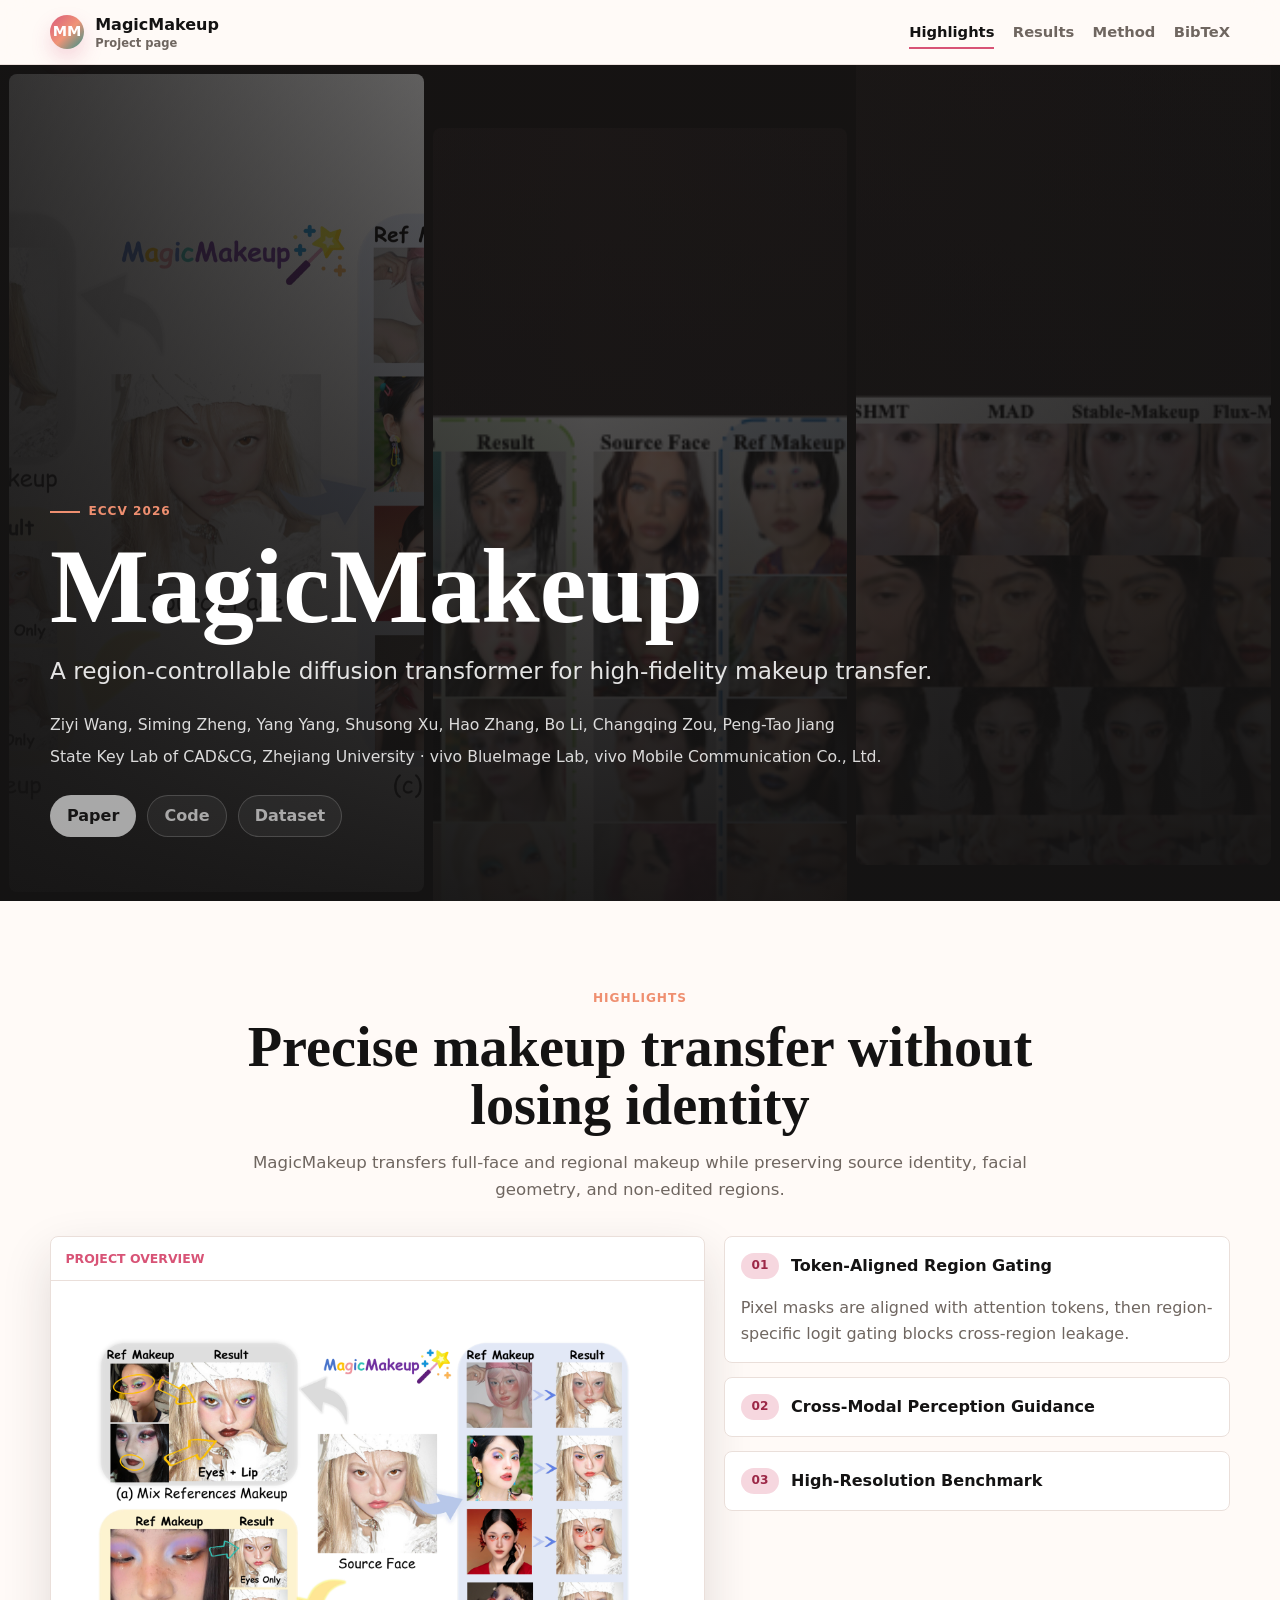
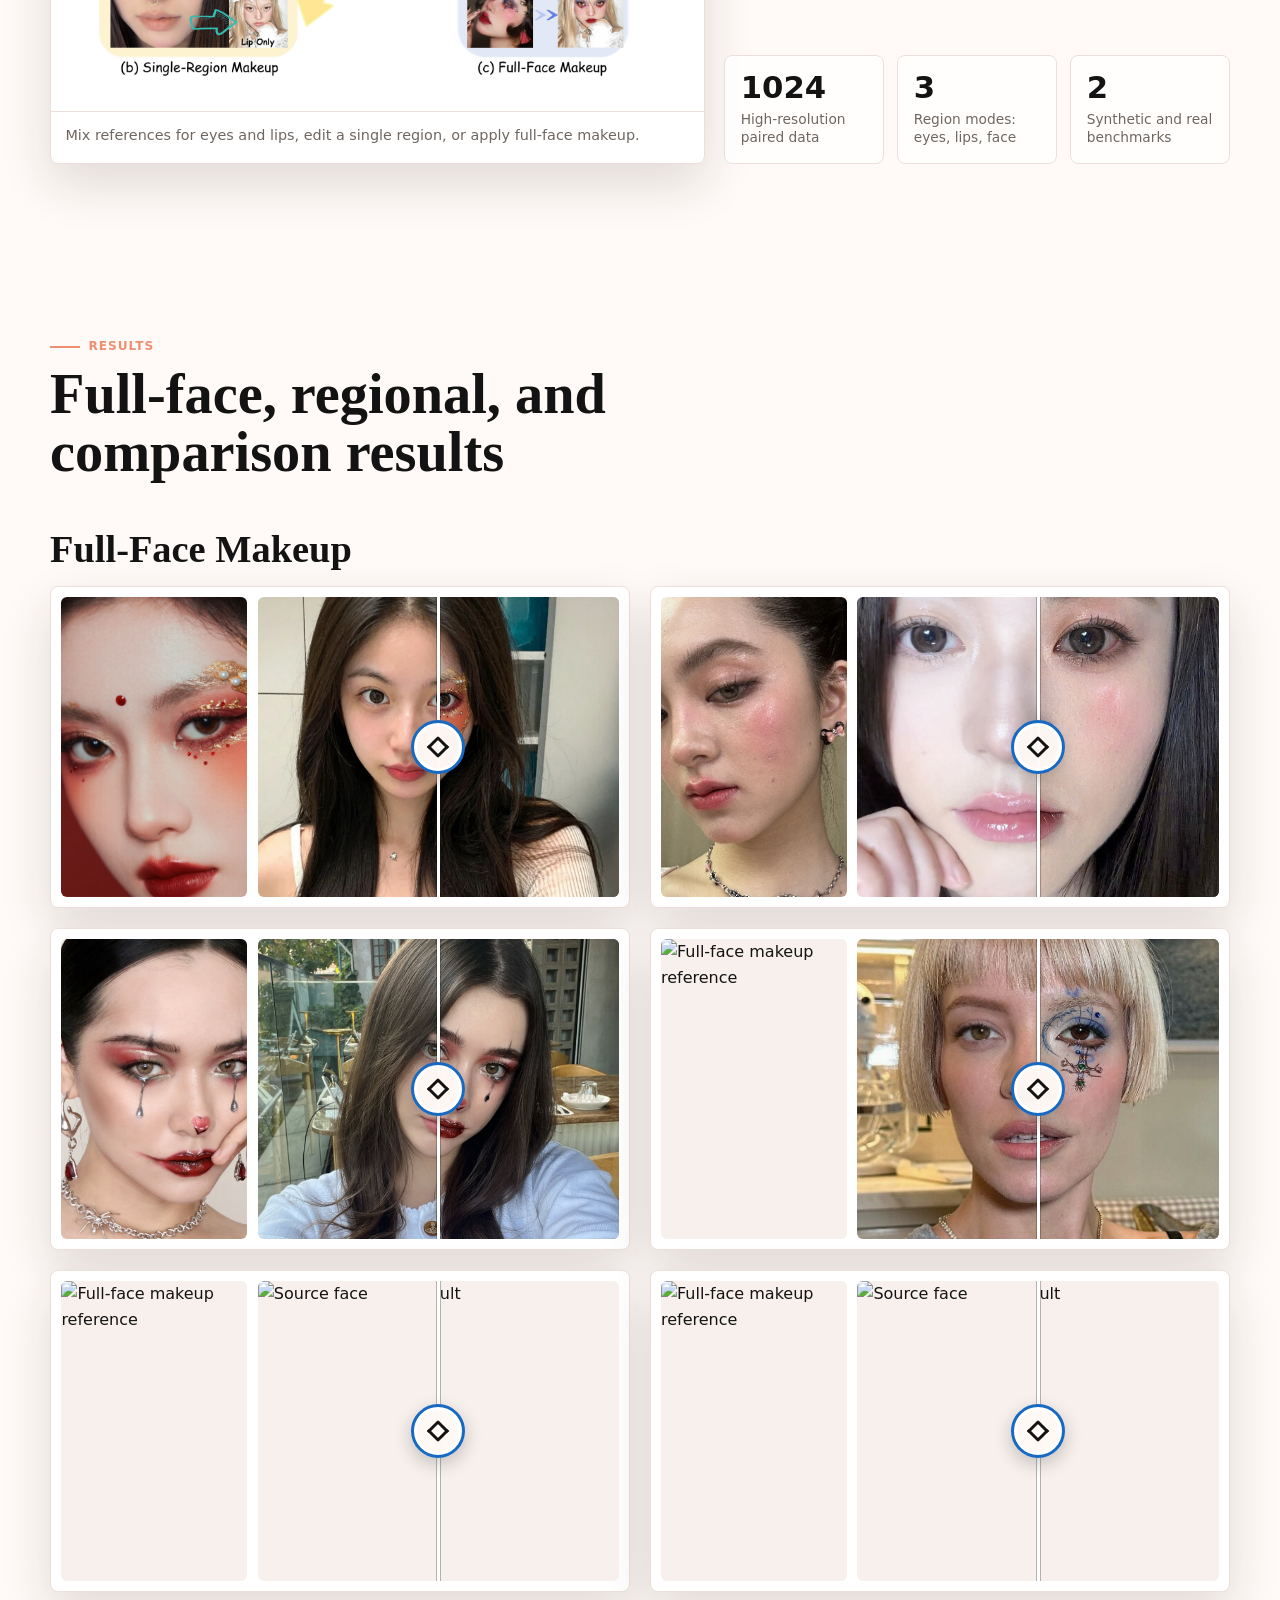
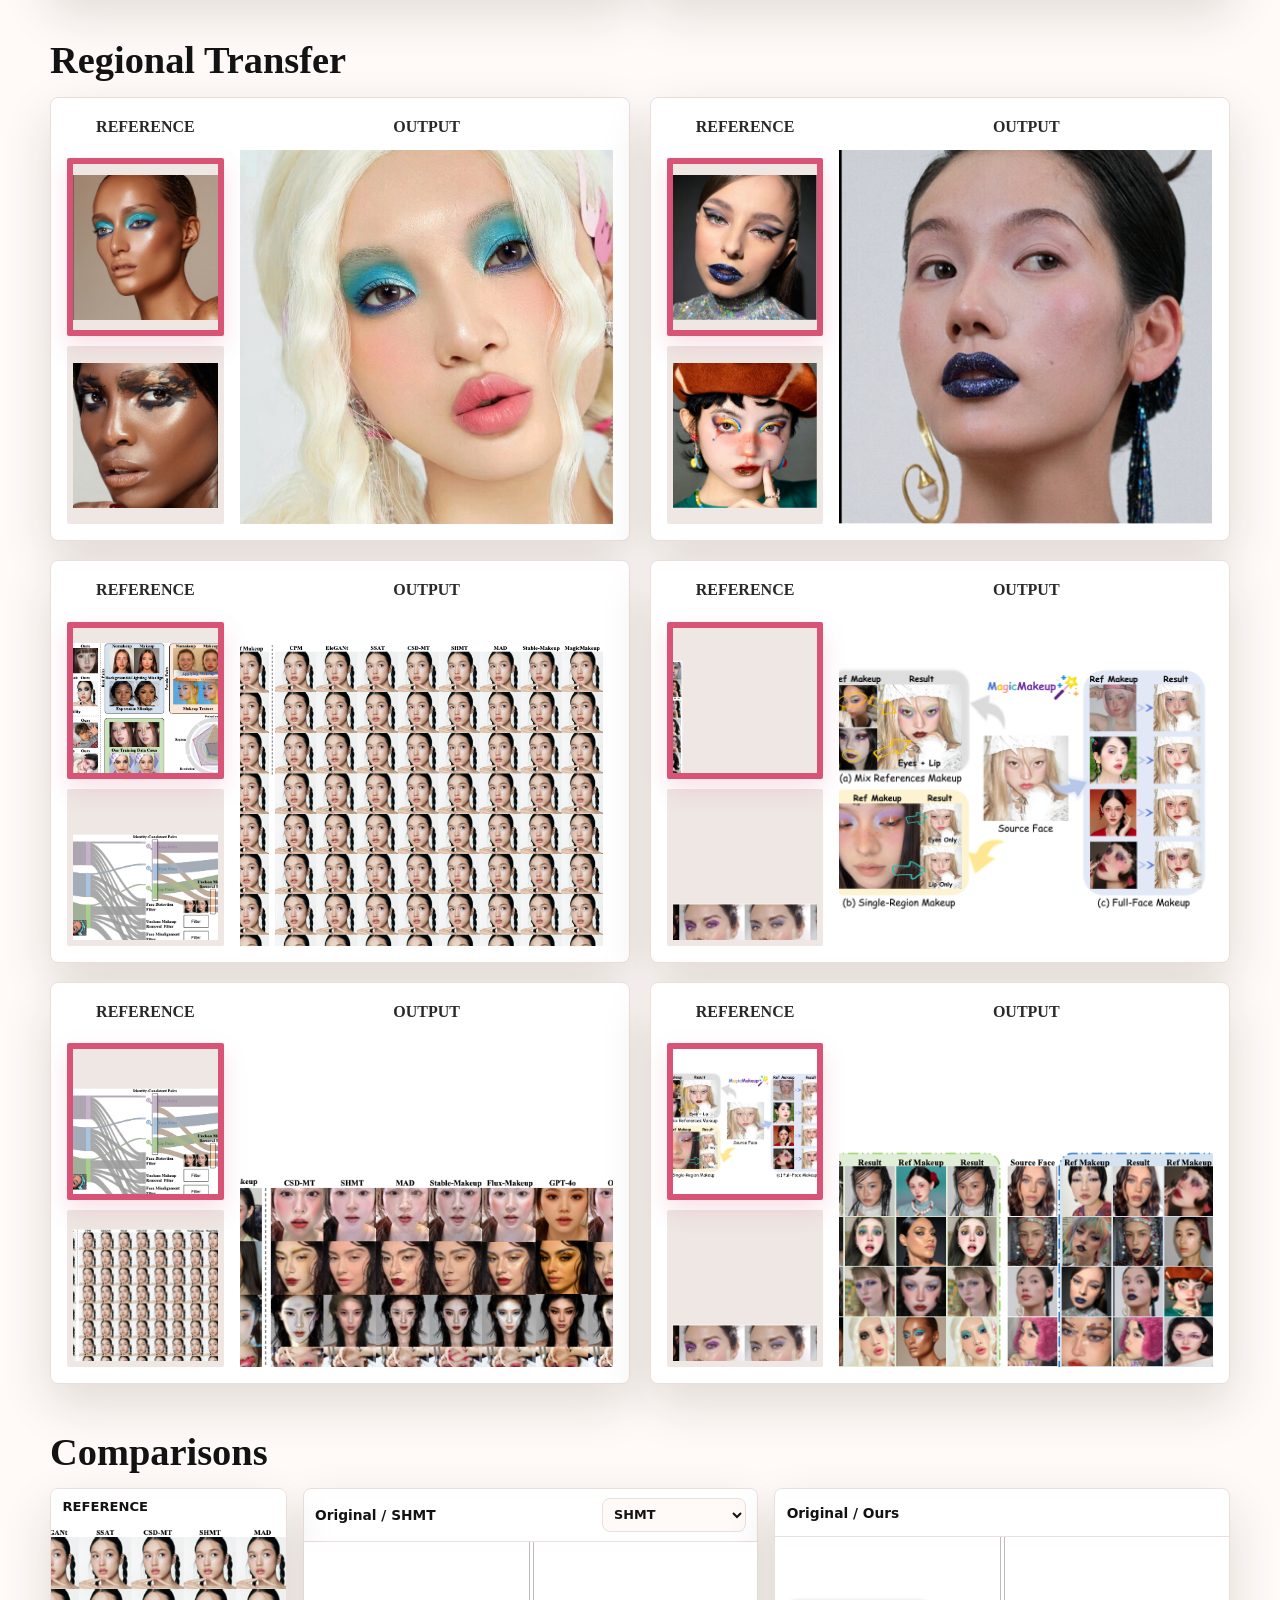
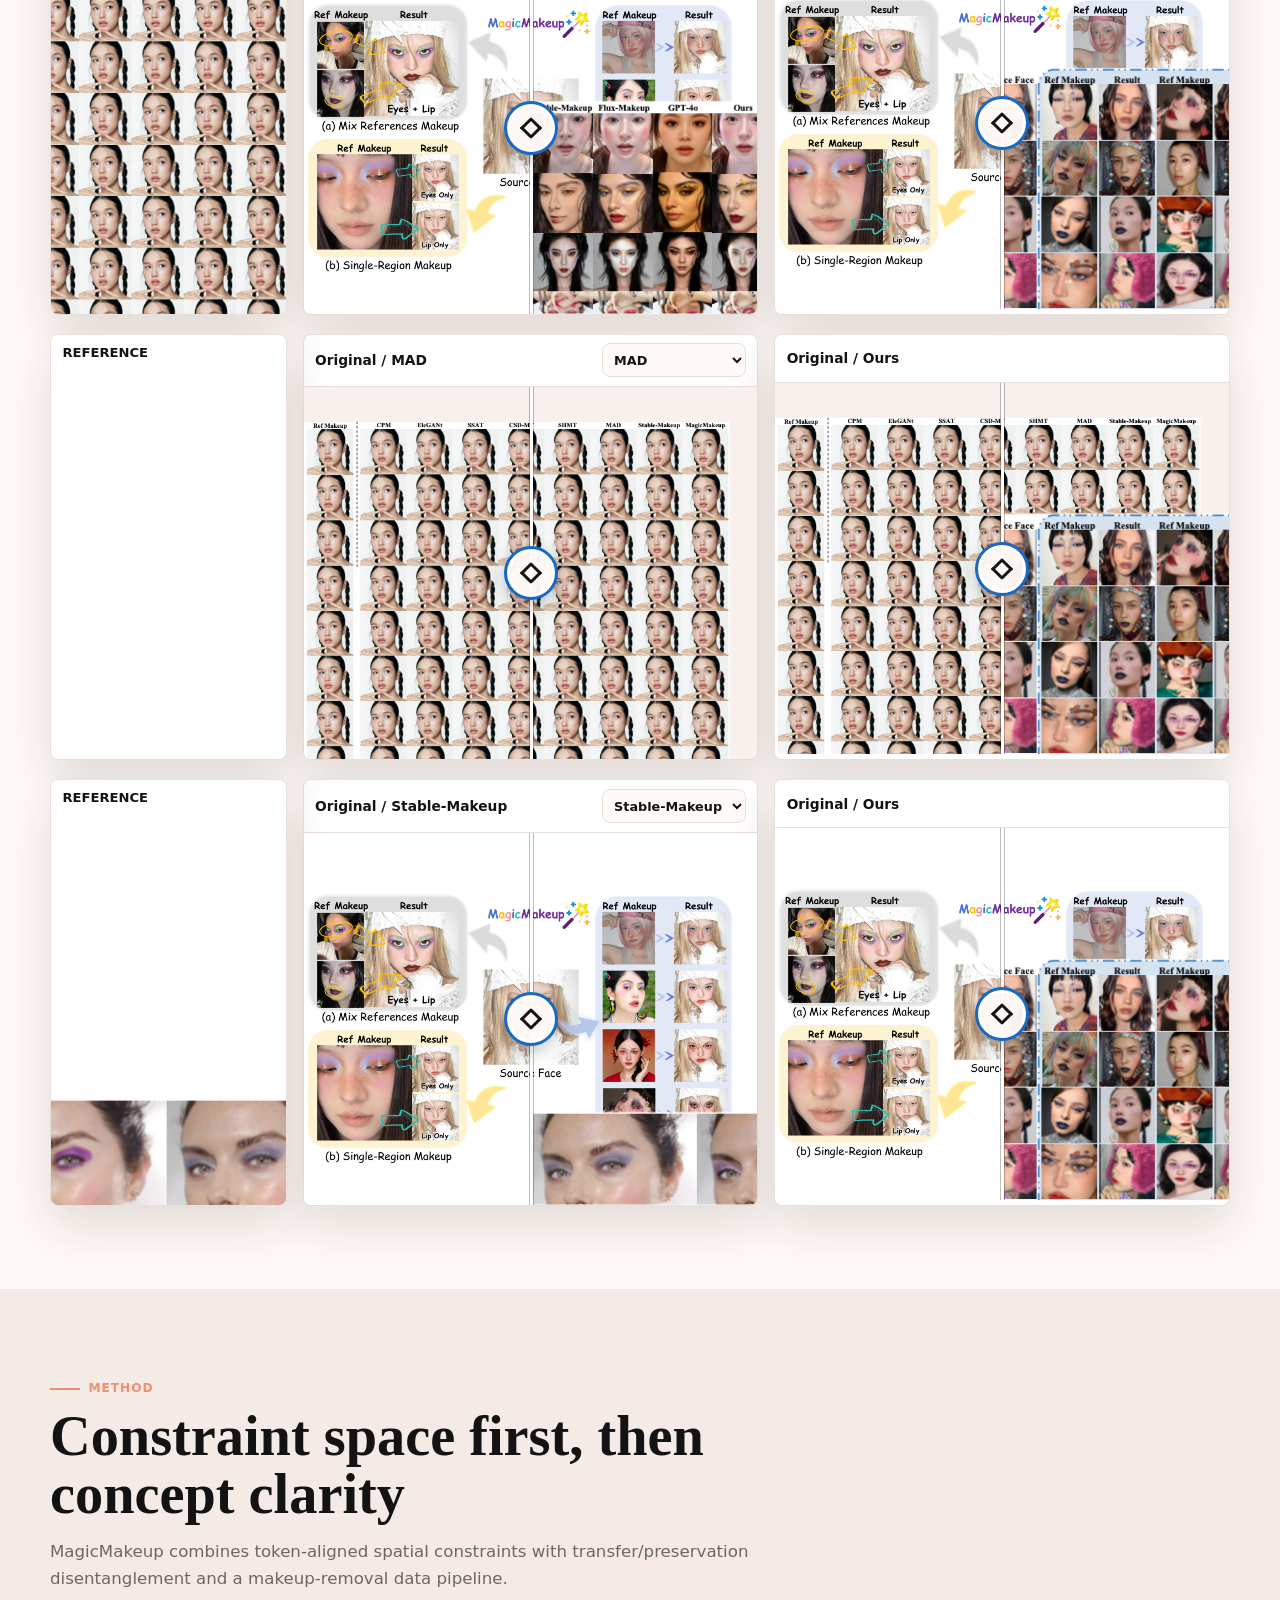
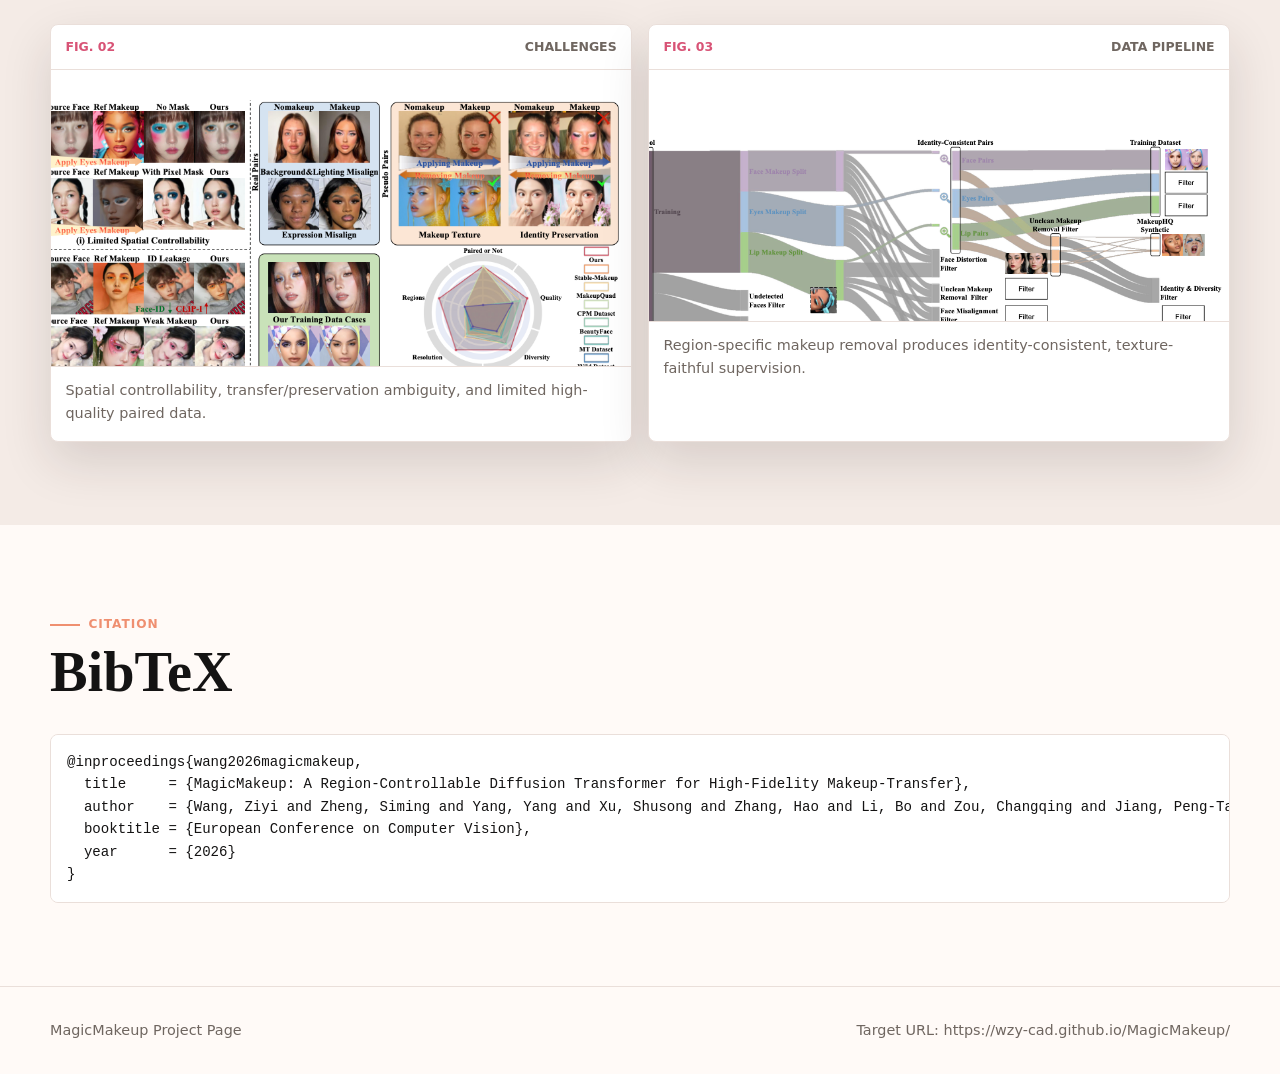
==== commit 0acd2d53: "Update index.html" ====
--- a/docs/index.html
+++ b/docs/index.html
@@ -184,8 +184,8 @@
               <article class="regional-card" data-regional-card>
                 <div class="regional-card__refs">
                   <h4>Reference</h4>
-                  <button class="regional-option is-active" type="button" data-regional-option data-output-src="assets/images/b1-2.png" aria-label="Regional reference option 1"><img src="assets/images/b1-3.png" alt=""></button>
-                  <button class="regional-option" type="button" data-regional-option data-output-src="assets/images/b1-4.png" aria-label="Regional reference option 2"><img src="assets/images/b1-5.png" alt=""></button>
+                  <button class="regional-option is-active" type="button" data-regional-option data-output-src="assets/images/b1-3.png" aria-label="Regional reference option 1"><img src="assets/images/b1-2.png" alt=""></button>
+                  <button class="regional-option" type="button" data-regional-option data-output-src="assets/images/b1-5.png" aria-label="Regional reference option 2"><img src="assets/images/b1-4.png" alt=""></button>
                 </div>
                 <figure class="regional-card__output">
                   <h4>Output</h4>
@@ -195,8 +195,8 @@
               <article class="regional-card" data-regional-card>
                 <div class="regional-card__refs">
                   <h4>Reference</h4>
-                  <button class="regional-option is-active" type="button" data-regional-option data-output-src="assets/images/c1-2.png" aria-label="Regional reference option 1"><img src="assets/images/c1-3.png" alt=""></button>
-                  <button class="regional-option" type="button" data-regional-option data-output-src="assets/images/c1-4.png" aria-label="Regional reference option 2"><img src="assets/images/c1-5.png" alt=""></button>
+                  <button class="regional-option is-active" type="button" data-regional-option data-output-src="assets/images/c1-3.png" aria-label="Regional reference option 1"><img src="assets/images/c1-2.png" alt=""></button>
+                  <button class="regional-option" type="button" data-regional-option data-output-src="assets/images/c1-5.png" aria-label="Regional reference option 2"><img src="assets/images/c1-4.png" alt=""></button>
                 </div>
                 <figure class="regional-card__output">
                   <h4>Output</h4>
